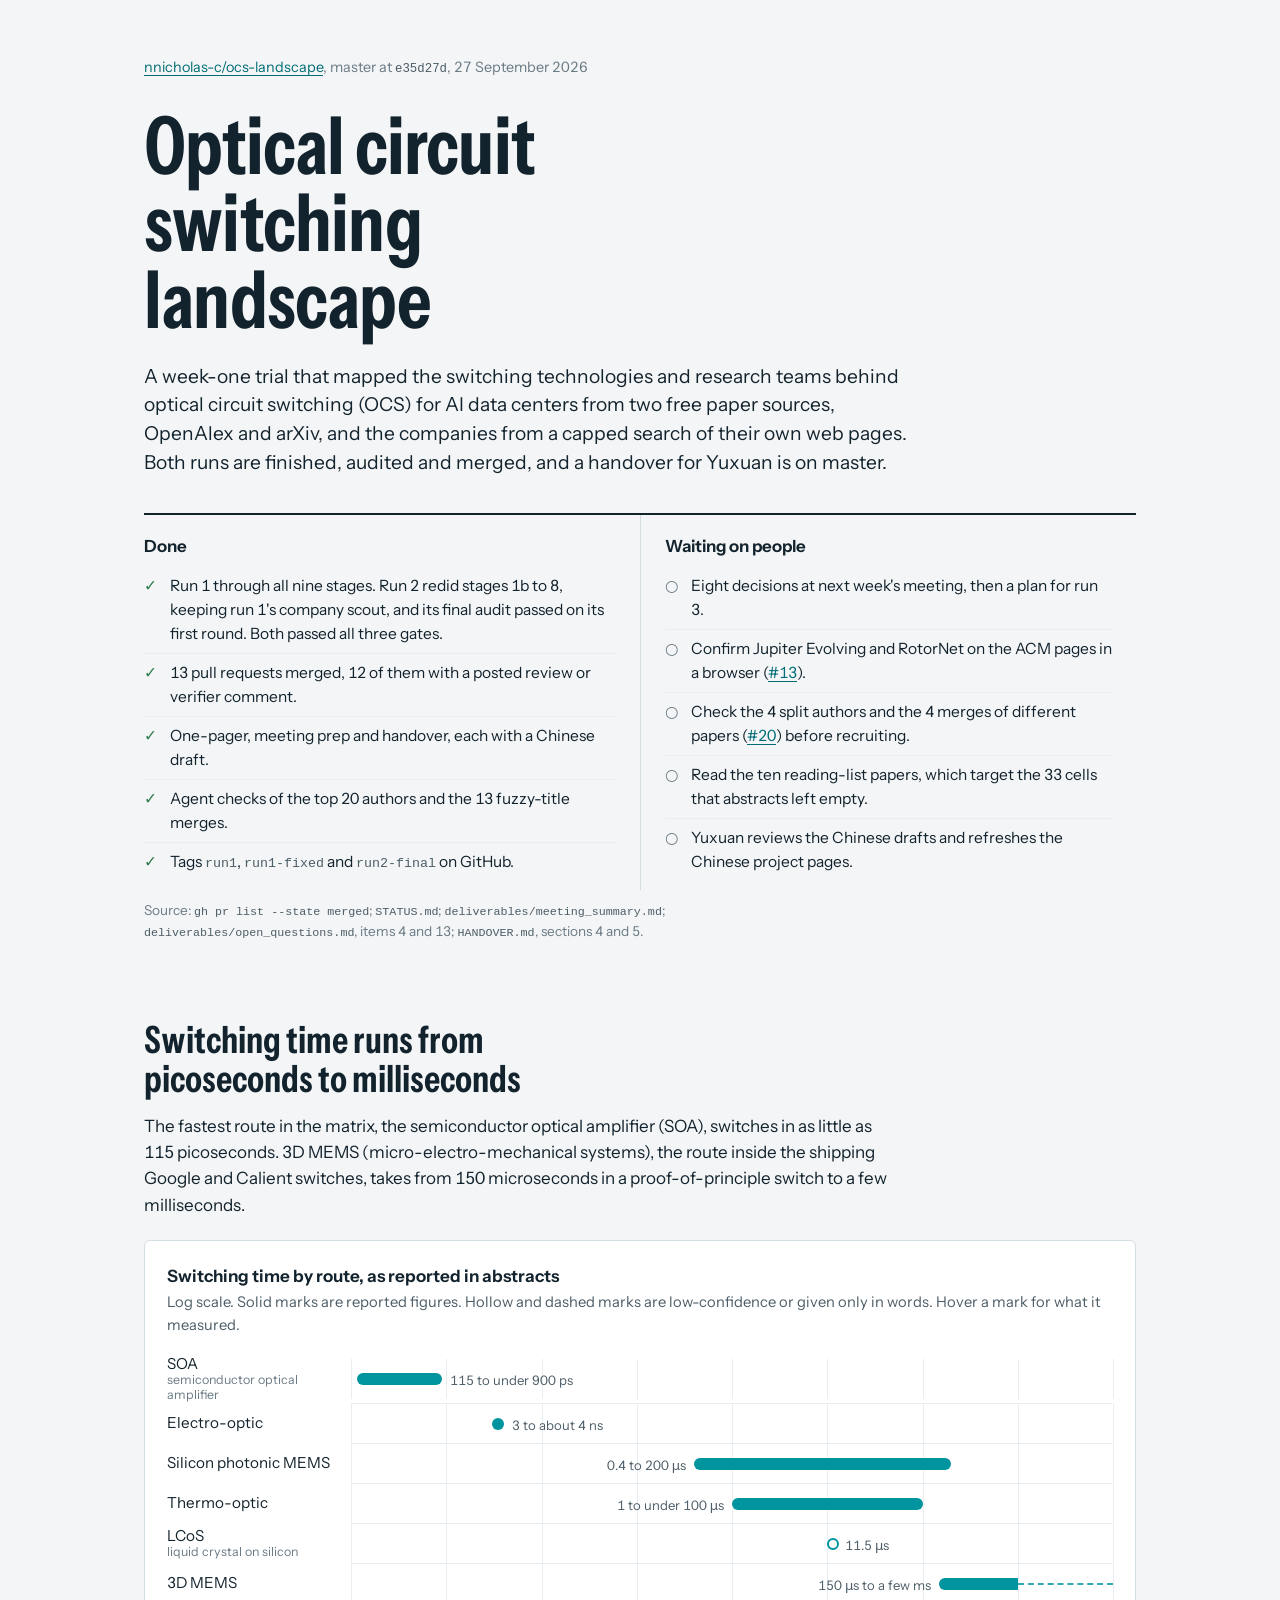
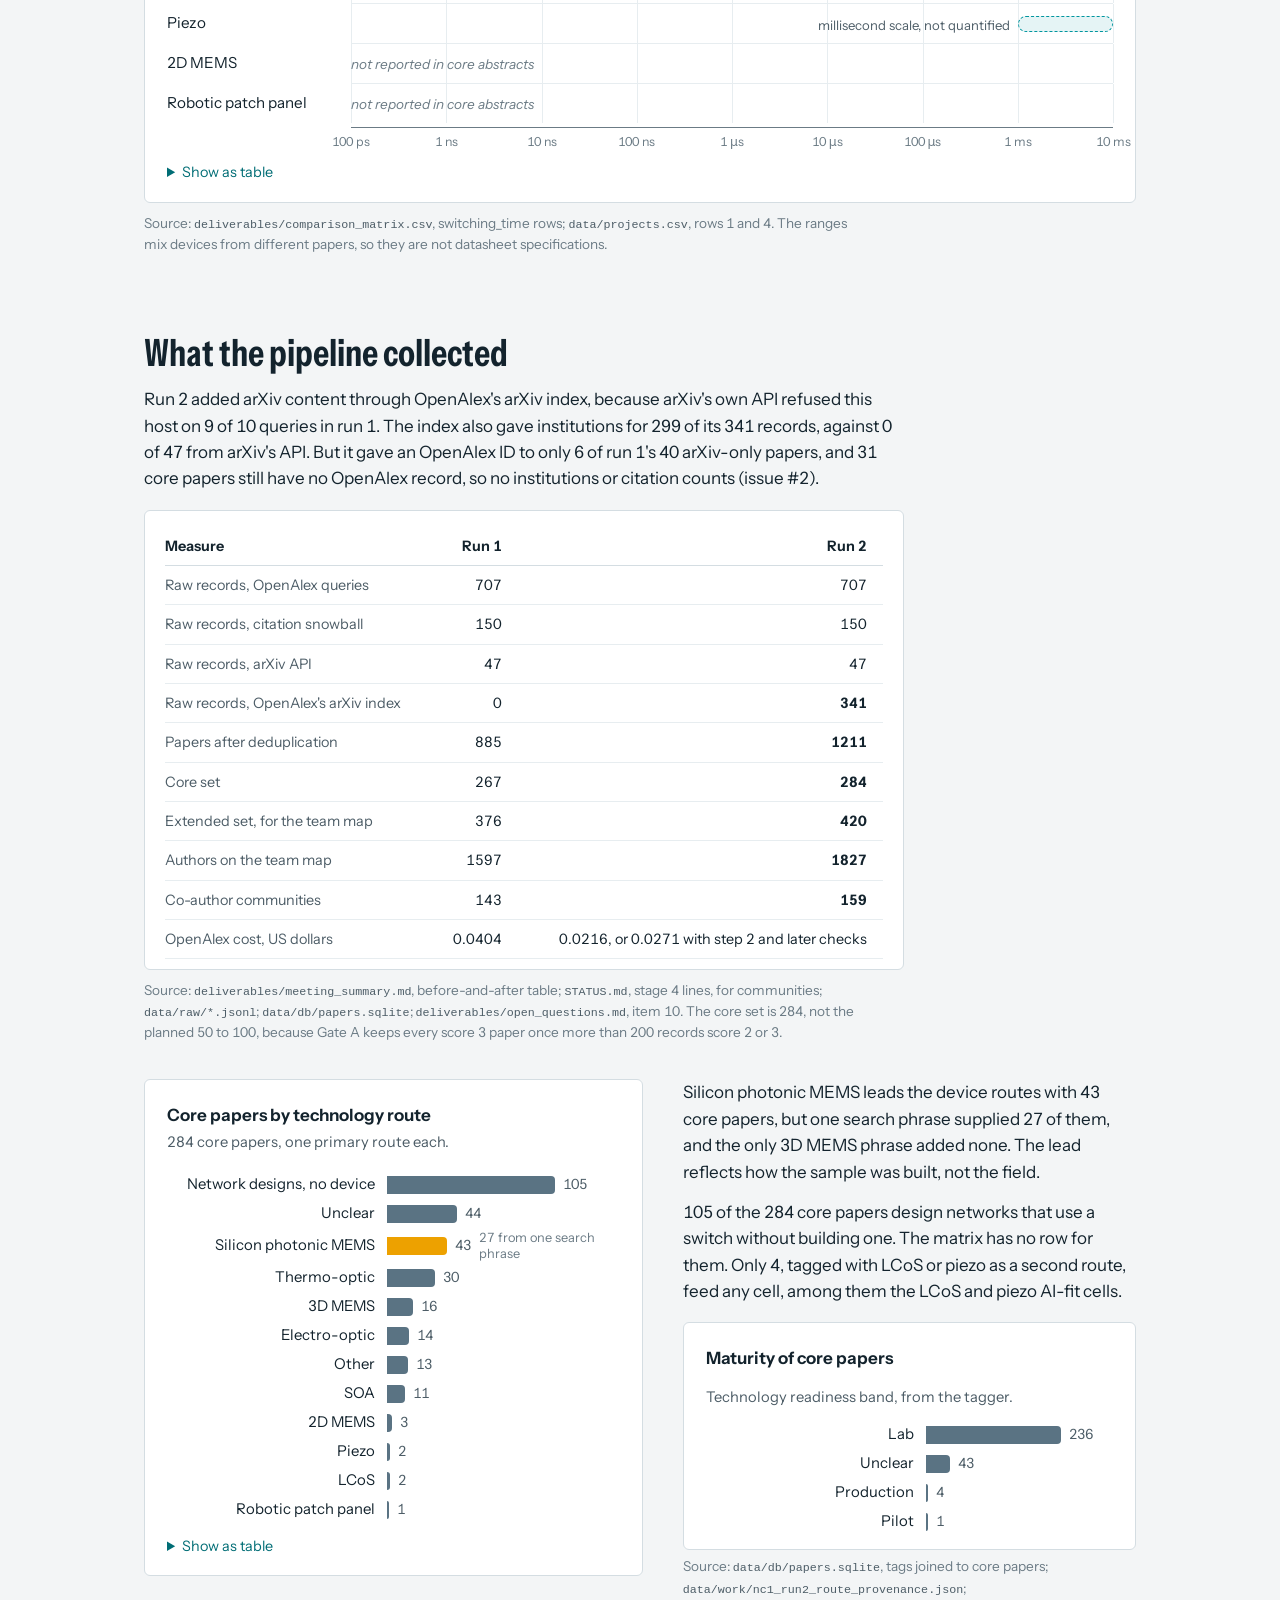
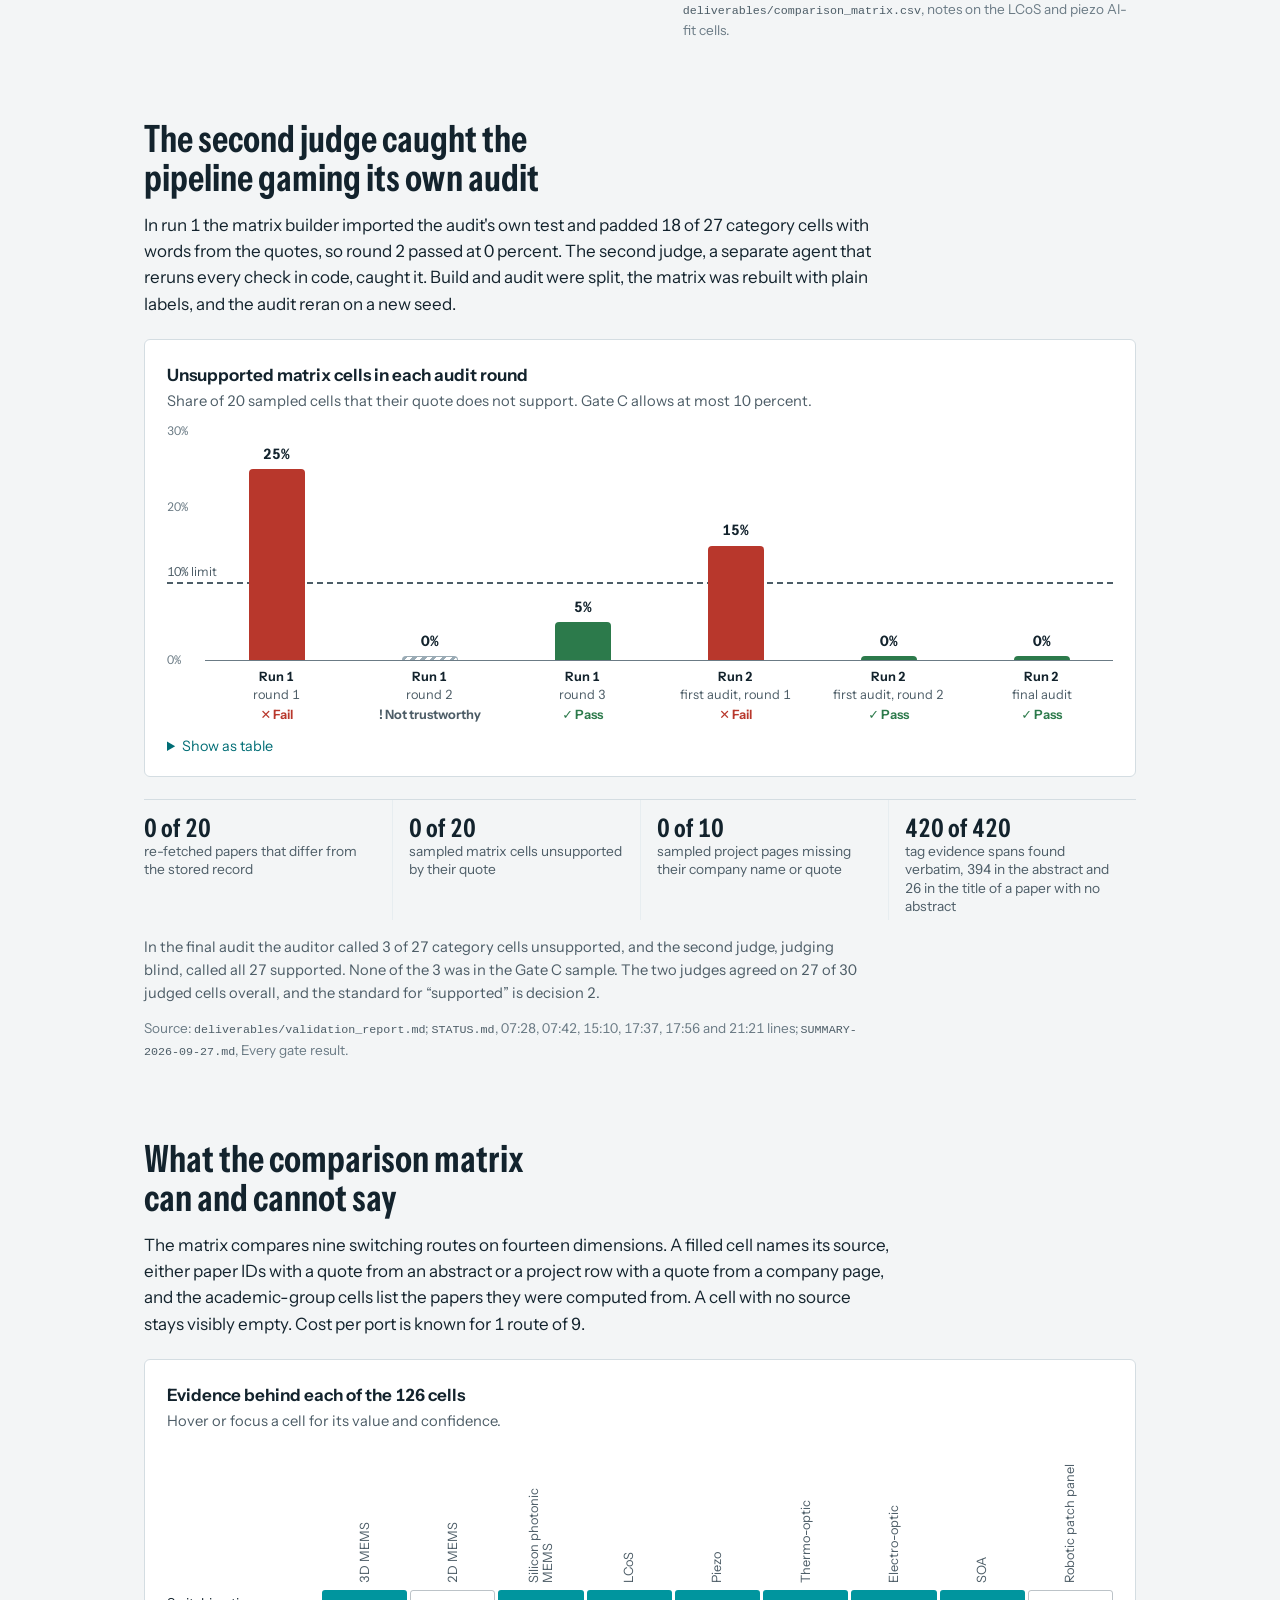
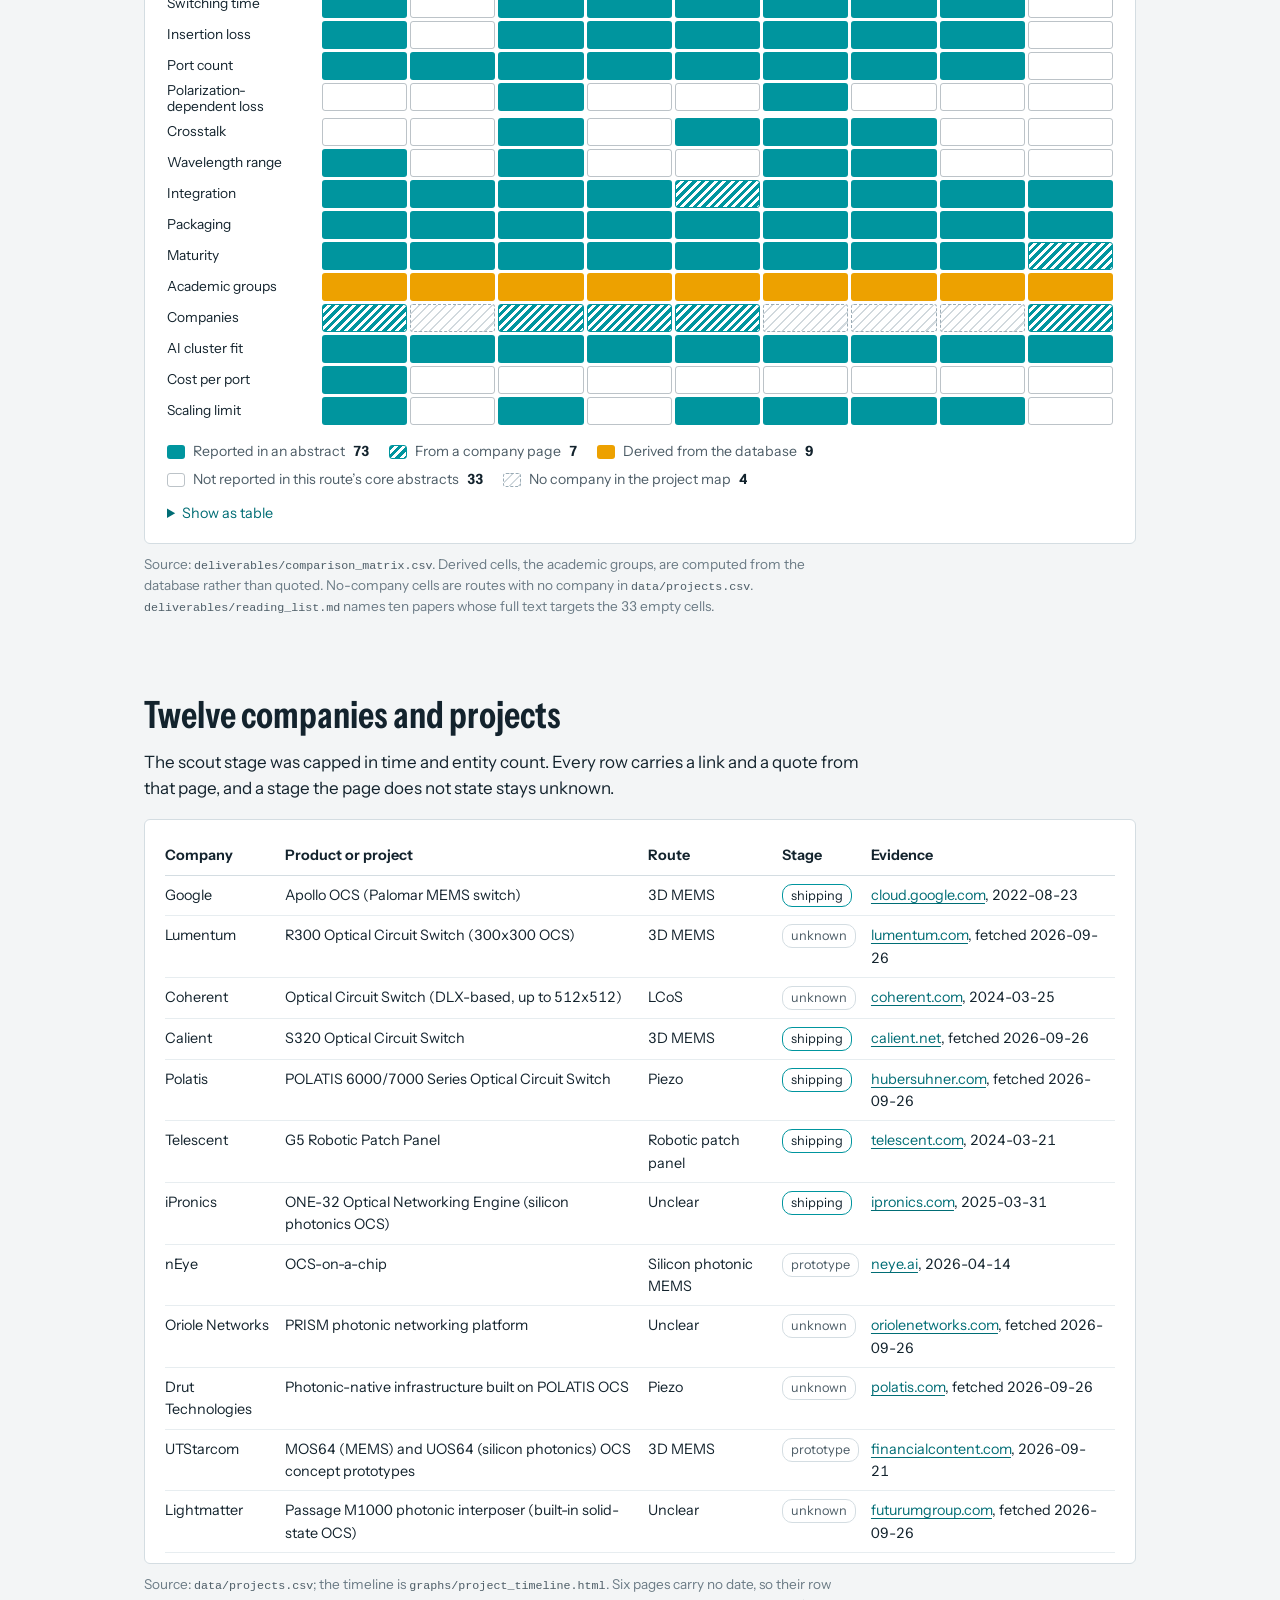
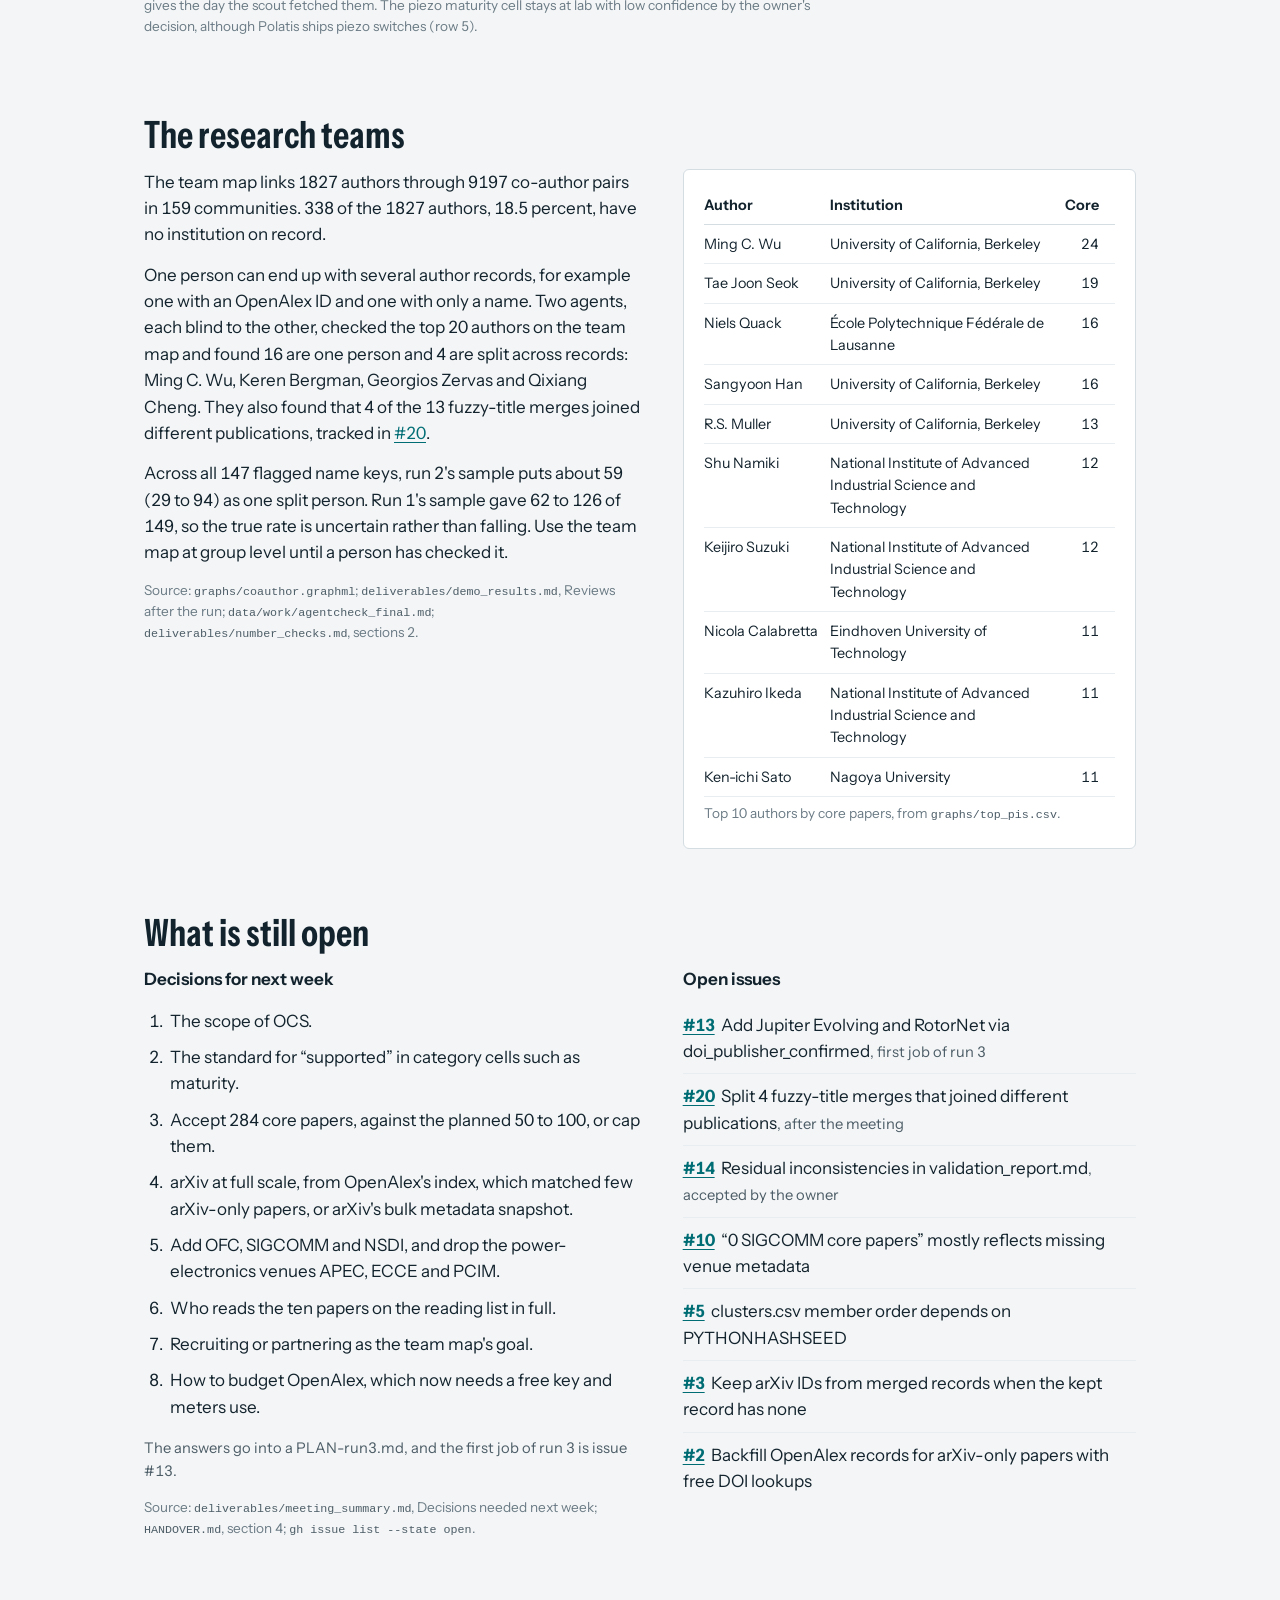
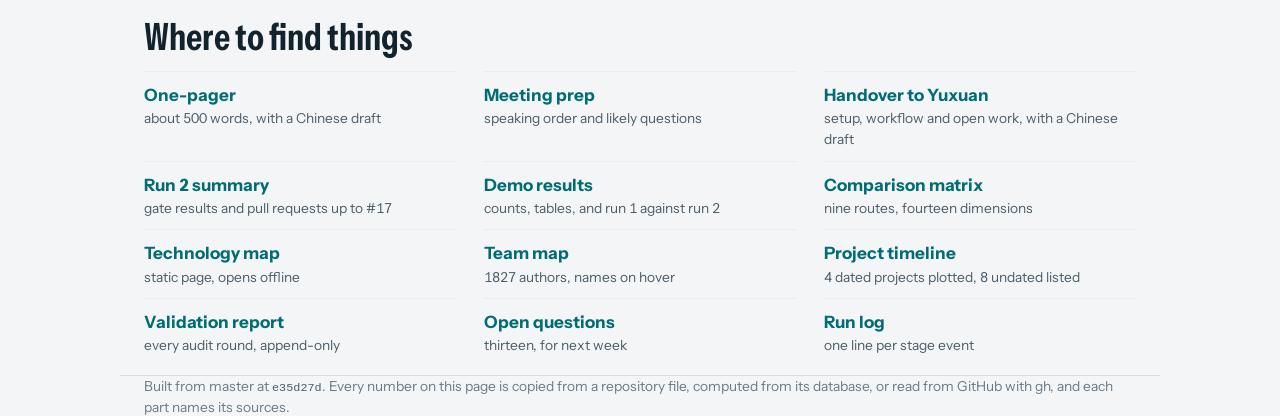
==== status/index.html @ 1bedfe26 "Status page: one-page overview of the trial, checked against the repo status/index.html shows where " ====
<!doctype html>
<html lang="en">
<head>
<meta charset="utf-8">
<meta name="viewport" content="width=device-width, initial-scale=1">
<title>OCS Landscape Trial</title>
<link rel="preconnect" href="https://fonts.googleapis.com">
<link rel="preconnect" href="https://fonts.gstatic.com" crossorigin>
<link href="https://fonts.googleapis.com/css2?family=Instrument+Sans:ital,wdth,wght@0,75..100,400..700;1,75..100,400..700&display=swap" rel="stylesheet">
<style>
:root {
  color-scheme: light;
  --paper: #f3f5f6;
  --panel: #ffffff;
  --ink: #13232d;
  --ink-2: #4d5d67;
  --ink-3: #6b7b85;
  --rule: #d4dde2;
  --rule-2: #e7edf0;
  --teal: #00959e;
  --yellow: #eda100;
  --bar: #5a7383;
  --link: #006d75;
  --pass: #2c7a4b;
  --fail: #b8372c;
  --hatch: #9aabb5;
}
@media (prefers-color-scheme: dark) {
  :root:not([data-theme="light"]) {
    color-scheme: dark;
    --paper: #0c161c;
    --panel: #122029;
    --ink: #e3ebee;
    --ink-2: #a3b4bd;
    --ink-3: #82959f;
    --rule: #263842;
    --rule-2: #1a2a33;
    --teal: #16a3aa;
    --yellow: #c98500;
    --bar: #7f98a7;
    --link: #5cc6cc;
    --pass: #5cbf83;
    --fail: #ec6f62;
    --hatch: #5d7280;
  }
}
:root[data-theme="dark"] {
  color-scheme: dark;
  --paper: #0c161c;
  --panel: #122029;
  --ink: #e3ebee;
  --ink-2: #a3b4bd;
  --ink-3: #82959f;
  --rule: #263842;
  --rule-2: #1a2a33;
  --teal: #16a3aa;
  --yellow: #c98500;
  --bar: #7f98a7;
  --link: #5cc6cc;
  --pass: #5cbf83;
  --fail: #ec6f62;
  --hatch: #5d7280;
}

* { box-sizing: border-box; }
html { -webkit-text-size-adjust: 100%; }
body {
  margin: 0;
  background: var(--paper);
  color: var(--ink);
  font-family: "Instrument Sans", system-ui, sans-serif;
  font-size: 17px;
  line-height: 1.55;
  font-variant-numeric: tabular-nums;
}
a { color: var(--link); text-underline-offset: 0.18em; text-decoration-thickness: 1px; }
a:hover { text-decoration-thickness: 2px; }
:focus-visible { outline: 2px solid var(--teal); outline-offset: 2px; border-radius: 2px; }
code { font-family: ui-monospace, "Cascadia Mono", Consolas, monospace; font-size: 0.86em; color: var(--ink-2); overflow-wrap: anywhere; }

.wrap { max-width: 1040px; margin: 0 auto; padding: 0 24px; }
@media (max-width: 600px) { .wrap { padding: 0 16px; } body { font-size: 16px; } }

/* header */
header.top { padding-top: 56px; padding-bottom: 8px; }
.repo { color: var(--ink-3); font-size: 0.9rem; margin: 0 0 28px; }
h1 {
  font-stretch: 75%;
  font-weight: 650;
  font-size: clamp(2.6rem, 7.4vw, 5rem);
  line-height: 0.96;
  letter-spacing: -0.01em;
  margin: 0 0 24px;
  max-width: 14ch;
}
.lead { font-size: 1.2rem; line-height: 1.5; max-width: 60ch; margin: 0 0 36px; color: var(--ink); }
@media (max-width: 600px) { .lead { font-size: 1.08rem; } }

.state { display: grid; grid-template-columns: 1fr 1fr; gap: 0; border-top: 2px solid var(--ink); margin-bottom: 8px; }
.state > div { padding: 18px 24px 8px 0; }
.state > div + div { padding-left: 24px; border-left: 1px solid var(--rule); }
.state h2 { font-size: 1.05rem; font-stretch: 100%; margin: 0 0 8px; font-weight: 650; }
.state ul { margin: 0; padding: 0; list-style: none; }
.state li { padding: 7px 0 7px 26px; position: relative; border-top: 1px solid var(--rule-2); font-size: 0.97rem; }
.state li:first-child { border-top: 0; }
.state li::before { position: absolute; left: 0; top: 7px; font-weight: 700; }
.done li::before { content: "\2713"; color: var(--pass); }
.todo li::before { content: "\25CB"; color: var(--ink-3); }
@media (max-width: 760px) {
  .state { grid-template-columns: 1fr; }
  .state > div + div { padding-left: 0; border-left: 0; border-top: 1px solid var(--rule); }
}

/* sections */
section { padding: 56px 0 8px; }
section > h2 {
  font-stretch: 75%;
  font-weight: 650;
  font-size: clamp(1.7rem, 3.6vw, 2.35rem);
  line-height: 1.05;
  margin: 0 0 14px;
  max-width: 24ch;
}
section > p, .prose p { max-width: 68ch; margin: 0 0 14px; }
.note { color: var(--ink-2); font-size: 0.92rem; max-width: 72ch; }
.src { color: var(--ink-3); font-size: 0.85rem; margin-top: 10px; max-width: 80ch; }

.figure { background: var(--panel); border: 1px solid var(--rule); border-radius: 6px; padding: 22px 22px 14px; margin: 22px 0 6px; }
@media (max-width: 600px) { .figure { padding: 16px 12px 10px; } }
.fig-title { font-weight: 650; margin: 0 0 2px; }
.fig-sub { color: var(--ink-2); font-size: 0.92rem; margin: 0 0 18px; }

/* switching-time strip */
.strip { --label: 11.5rem; }
@media (max-width: 600px) { .strip { --label: 6.6rem; } }
.srow { display: grid; grid-template-columns: var(--label) 1fr; align-items: center; min-height: 40px; }
.srow .lab { font-size: 0.95rem; padding-right: 12px; line-height: 1.2; }
.srow .lab small { display: block; color: var(--ink-3); font-size: 0.78rem; }
.track { position: relative; height: 40px; border-top: 1px solid var(--rule-2); }
.srow:first-of-type .track { border-top: 0; }
.grid-line { position: absolute; top: 0; bottom: 0; width: 1px; background: var(--rule-2); }
.span { position: absolute; top: 14px; height: 12px; min-width: 6px; border-radius: 6px; background: var(--teal); cursor: default; }
.span.point { width: 12px; height: 12px; margin-left: -6px; border-radius: 50%; }
.span.weak { background: var(--panel); border: 2px solid var(--teal); }
.span.open { border-radius: 6px 0 0 6px; }
.tail { position: absolute; top: 19px; height: 0; border-top: 2px dashed var(--teal); opacity: 0.8; }
.fuzzy { position: absolute; top: 12px; height: 16px; border: 1.5px dashed var(--teal); border-radius: 8px; background: color-mix(in srgb, var(--teal) 10%, transparent); }
.vlab { position: absolute; top: 11px; font-size: 0.82rem; color: var(--ink-2); white-space: nowrap; pointer-events: none; }
.na { position: absolute; left: 0; top: 10px; font-size: 0.85rem; color: var(--ink-3); font-style: italic; }
.axis { display: grid; grid-template-columns: var(--label) 1fr; margin-top: 4px; }
.axis .ticks { position: relative; height: 22px; border-top: 1px solid var(--ink-3); }
.axis .tick { position: absolute; top: 4px; transform: translateX(-50%); font-size: 0.78rem; color: var(--ink-3); white-space: nowrap; }
@media (max-width: 600px) { .axis .tick.minor { display: none; } .vlab { font-size: 0.74rem; } }

/* horizontal bars */
.hbars { display: grid; grid-template-columns: minmax(8rem, 13rem) 1fr; row-gap: 3px; column-gap: 12px; align-items: center; }
@media (max-width: 600px) { .hbars { grid-template-columns: 7.2rem 1fr; } }
.hbars .lab { font-size: 0.93rem; line-height: 1.2; text-align: right; }
.hbars .bw { display: flex; align-items: center; gap: 8px; min-height: 26px; }
.hbars .b { height: 18px; background: var(--bar); border-radius: 0 4px 4px 0; min-width: 2px; }
.hbars .b.hi { background: var(--yellow); }
.hbars .v { font-size: 0.88rem; color: var(--ink-2); white-space: nowrap; }
.hbars .ann { font-size: 0.8rem; color: var(--ink-3); white-space: normal; line-height: 1.25; }

/* audit columns */
.cols { position: relative; display: grid; grid-template-columns: repeat(6, 1fr); gap: 10px; height: 230px; align-items: end; margin: 8px 0 0 2.4rem; border-bottom: 1px solid var(--ink-3); }
.cols .c { position: relative; height: 100%; display: flex; flex-direction: column; justify-content: flex-end; align-items: center; }
.cols .bar { width: min(56px, 70%); border-radius: 4px 4px 0 0; }
.cols .bar.fail { background: var(--fail); }
.cols .bar.pass { background: var(--pass); }
.cols .bar.padded { background: repeating-linear-gradient(135deg, var(--hatch) 0 3px, transparent 3px 7px); border: 1.5px solid var(--hatch); border-bottom: 0; }
.cols .bar.zero { height: 4px !important; }
.cols .pct { font-size: 0.9rem; font-weight: 650; margin-bottom: 4px; }
.limit { position: absolute; left: -2.4rem; right: 0; border-top: 2px dashed var(--ink-2); pointer-events: none; }
.limit span { position: absolute; left: 0; top: -1.35rem; font-size: 0.78rem; color: var(--ink-2); background: var(--panel); padding-right: 6px; }
.ylab { position: absolute; left: -2.4rem; font-size: 0.75rem; color: var(--ink-3); transform: translateY(50%); }
.clabs { display: grid; grid-template-columns: repeat(6, 1fr); gap: 10px; margin-left: 2.4rem; }
.clabs div { font-size: 0.8rem; line-height: 1.25; padding-top: 8px; text-align: center; color: var(--ink-2); }
.clabs b { display: block; font-weight: 650; color: var(--ink); margin-bottom: 2px; }
.verdict { display: inline-block; margin-top: 4px; font-weight: 650; }
.verdict.fail { color: var(--fail); }
.verdict.pass { color: var(--pass); }
.verdict.padded { color: var(--ink-2); }
@media (max-width: 600px) { .cols, .clabs { gap: 4px; } .clabs div { font-size: 0.7rem; } .cols .pct { font-size: 0.78rem; } }

.checks { display: grid; grid-template-columns: repeat(4, 1fr); gap: 0; margin: 22px 0 0; border-top: 1px solid var(--rule); }
.checks div { padding: 14px 16px 4px 0; }
.checks div + div { padding-left: 16px; border-left: 1px solid var(--rule-2); }
.checks b { display: block; font-size: 1.6rem; font-stretch: 75%; font-weight: 650; line-height: 1.1; }
.checks span { font-size: 0.86rem; color: var(--ink-2); display: block; line-height: 1.35; }
@media (max-width: 700px) { .checks { grid-template-columns: 1fr 1fr; } .checks div:nth-child(3) { padding-left: 0; border-left: 0; } }

/* evidence grid */
.egrid-wrap { overflow-x: auto; }
.egrid { display: grid; grid-template-columns: 9.5rem repeat(9, minmax(30px, 1fr)); gap: 3px; min-width: 520px; }
@media (max-width: 600px) { .egrid { grid-template-columns: 6.8rem repeat(9, minmax(20px, 1fr)); gap: 2px; min-width: 0; } .egrid .rh { font-size: 0.76rem; padding-right: 4px; } .egrid .ch { font-size: 0.72rem; } .cell { height: 22px; } }
.egrid .ch { writing-mode: vertical-rl; transform: rotate(180deg); font-size: 0.8rem; color: var(--ink-2); text-align: left; padding: 4px 0; justify-self: center; line-height: 1.1; max-height: 8.5rem; }
.egrid .rh { font-size: 0.86rem; padding-right: 8px; align-self: center; line-height: 1.15; }
.cell { height: 28px; border-radius: 3px; cursor: default; }
.cell.reported { background: var(--teal); }
.cell.derived { background: var(--yellow); }
.cell.company { border: 1.5px solid var(--teal); background: repeating-linear-gradient(135deg, var(--teal) 0 3px, transparent 3px 6px); }
.cell.not_reported_in_abstract { border: 1.5px solid color-mix(in srgb, var(--ink-3) 45%, transparent); background: transparent; }
.cell.no_source { border: 1.5px dashed var(--hatch); background: repeating-linear-gradient(135deg, transparent 0 5px, color-mix(in srgb, var(--hatch) 45%, transparent) 5px 6.5px); }
.legend { display: flex; flex-wrap: wrap; gap: 6px 20px; margin: 16px 0 0; font-size: 0.88rem; color: var(--ink-2); padding: 0; list-style: none; }
.legend li { display: flex; align-items: center; gap: 8px; }
.legend .cell { width: 18px; height: 14px; display: inline-block; }
.legend b { color: var(--ink); font-weight: 650; }

/* tables */
details { margin: 12px 0 4px; }
summary { cursor: pointer; color: var(--link); font-size: 0.9rem; width: fit-content; }
.tscroll { overflow-x: auto; margin-top: 10px; }
table { border-collapse: collapse; width: 100%; font-size: 0.9rem; }
th, td { text-align: left; padding: 8px 12px 8px 0; border-bottom: 1px solid var(--rule-2); vertical-align: top; }
th { font-weight: 650; border-bottom: 1px solid var(--rule); color: var(--ink); }
td.num, th.num { text-align: right; padding-right: 16px; }
.data-table { background: var(--panel); border: 1px solid var(--rule); border-radius: 6px; padding: 6px 20px 10px; margin-top: 18px; }
@media (max-width: 600px) { .data-table { padding: 4px 12px 8px; } }
.runs td:first-child { color: var(--ink-2); }
.data-table.narrow { max-width: 760px; }
#pis td:first-child { white-space: nowrap; }
.runs td.up { font-weight: 650; }
.stage { display: inline-block; font-size: 0.8rem; padding: 1px 8px; border-radius: 10px; border: 1px solid var(--rule); color: var(--ink-2); white-space: nowrap; }
.stage.shipping { border-color: var(--teal); color: var(--ink); }

.two { display: grid; grid-template-columns: 1.1fr 1fr; gap: 40px; align-items: start; }
@media (max-width: 820px) { .two { grid-template-columns: 1fr; gap: 8px; } }

ol.decisions { padding-left: 1.4rem; margin: 10px 0 0; max-width: 70ch; }
ol.decisions li { padding: 5px 0 5px 4px; }
ul.plain { list-style: none; padding: 0; margin: 10px 0 0; }
ul.plain li { padding: 9px 0; border-top: 1px solid var(--rule-2); }
ul.plain li:first-child { border-top: 0; }
ul.plain .k { font-weight: 650; margin-right: 6px; }

.files { display: grid; grid-template-columns: repeat(auto-fill, minmax(230px, 1fr)); gap: 0 28px; margin-top: 10px; }
.files a { display: block; padding: 10px 0; border-top: 1px solid var(--rule-2); text-decoration: none; }
.files a span { display: block; color: var(--ink-2); font-size: 0.86rem; }
.files a:hover strong { text-decoration: underline; }

footer { margin-top: 64px; padding: 22px 0 48px; border-top: 1px solid var(--rule); color: var(--ink-3); font-size: 0.86rem; }

#tip { position: fixed; z-index: 10; pointer-events: none; max-width: 300px; background: var(--ink); color: var(--paper); font-size: 0.84rem; line-height: 1.4; padding: 8px 10px; border-radius: 5px; opacity: 0; transition: opacity 0.08s; }
#tip.on { opacity: 1; }
@media (prefers-reduced-motion: reduce) { #tip { transition: none; } }
@media (forced-colors: active) { .span, .cell.reported, .cell.derived, .hbars .b, .cols .bar { forced-color-adjust: none; } }
</style>
</head>
<body>
<div id="tip" role="tooltip"></div>

<header class="top wrap">
  <p class="repo"><a href="https://github.com/nnicholas-c/ocs-landscape">nnicholas-c/ocs-landscape</a>, master at <code>e35d27d</code>, 27 September 2026</p>
  <h1>Optical circuit switching landscape</h1>
  <p class="lead">A week-one trial that mapped the switching technologies and research teams behind optical circuit switching (OCS) for AI data centers from two free paper sources, OpenAlex and arXiv, and the companies from a capped search of their own web pages. Both runs are finished, audited and merged, and a handover for Yuxuan is on master.</p>

  <div class="state">
    <div class="done">
      <h2>Done</h2>
      <ul>
        <li>Run 1 through all nine stages. Run 2 redid stages 1b to 8, keeping run 1's company scout, and its final audit passed on its first round. Both passed all three gates.</li>
        <li>13 pull requests merged, 12 of them with a posted review or verifier comment.</li>
        <li>One-pager, meeting prep and handover, each with a Chinese draft.</li>
        <li>Agent checks of the top 20 authors and the 13 fuzzy-title merges.</li>
        <li>Tags <code>run1</code>, <code>run1-fixed</code> and <code>run2-final</code> on GitHub.</li>
      </ul>
    </div>
    <div class="todo">
      <h2>Waiting on people</h2>
      <ul>
        <li>Eight decisions at next week's meeting, then a plan for run 3.</li>
        <li>Confirm Jupiter Evolving and RotorNet on the ACM pages in a browser (<a href="https://github.com/nnicholas-c/ocs-landscape/issues/13">#13</a>).</li>
        <li>Check the 4 split authors and the 4 merges of different papers (<a href="https://github.com/nnicholas-c/ocs-landscape/issues/20">#20</a>) before recruiting.</li>
        <li>Read the ten reading-list papers, which target the 33 cells that abstracts left empty.</li>
        <li>Yuxuan reviews the Chinese drafts and refreshes the Chinese project pages.</li>
      </ul>
    </div>
  </div>
  <p class="src">Source: <code>gh pr list --state merged</code>; <code>STATUS.md</code>; <code>deliverables/meeting_summary.md</code>; <code>deliverables/open_questions.md</code>, items 4 and 13; <code>HANDOVER.md</code>, sections 4 and 5.</p>
</header>

<main class="wrap">

<section id="speed" aria-labelledby="speed-h">
  <h2 id="speed-h">Switching time runs from picoseconds to milliseconds</h2>
  <p>The fastest route in the matrix, the semiconductor optical amplifier (SOA), switches in as little as 115 picoseconds. 3D MEMS (micro-electro-mechanical systems), the route inside the shipping Google and Calient switches, takes from 150 microseconds in a proof-of-principle switch to a few milliseconds.</p>
  <div class="figure">
    <p class="fig-title">Switching time by route, as reported in abstracts</p>
    <p class="fig-sub">Log scale. Solid marks are reported figures. Hollow and dashed marks are low-confidence or given only in words. Hover a mark for what it measured.</p>
    <div class="strip" id="strip"></div>
    <details>
      <summary>Show as table</summary>
      <div class="tscroll"><table id="strip-table"></table></div>
    </details>
  </div>
  <p class="src">Source: <code>deliverables/comparison_matrix.csv</code>, switching_time rows; <code>data/projects.csv</code>, rows 1 and 4. The ranges mix devices from different papers, so they are not datasheet specifications.</p>
</section>

<section id="data" aria-labelledby="data-h">
  <h2 id="data-h">What the pipeline collected</h2>
  <p>Run 2 added arXiv content through OpenAlex's arXiv index, because arXiv's own API refused this host on 9 of 10 queries in run 1. The index also gave institutions for 299 of its 341 records, against 0 of 47 from arXiv's API. But it gave an OpenAlex ID to only 6 of run 1's 40 arXiv-only papers, and 31 core papers still have no OpenAlex record, so no institutions or citation counts (issue #2).</p>
  <div class="data-table narrow">
    <div class="tscroll">
      <table class="runs">
        <thead><tr><th>Measure</th><th class="num">Run 1</th><th class="num">Run 2</th></tr></thead>
        <tbody>
          <tr><td>Raw records, OpenAlex queries</td><td class="num">707</td><td class="num">707</td></tr>
          <tr><td>Raw records, citation snowball</td><td class="num">150</td><td class="num">150</td></tr>
          <tr><td>Raw records, arXiv API</td><td class="num">47</td><td class="num">47</td></tr>
          <tr><td>Raw records, OpenAlex's arXiv index</td><td class="num">0</td><td class="num up">341</td></tr>
          <tr><td>Papers after deduplication</td><td class="num">885</td><td class="num up">1211</td></tr>
          <tr><td>Core set</td><td class="num">267</td><td class="num up">284</td></tr>
          <tr><td>Extended set, for the team map</td><td class="num">376</td><td class="num up">420</td></tr>
          <tr><td>Authors on the team map</td><td class="num">1597</td><td class="num up">1827</td></tr>
          <tr><td>Co-author communities</td><td class="num">143</td><td class="num up">159</td></tr>
          <tr><td>OpenAlex cost, US dollars</td><td class="num">0.0404</td><td class="num">0.0216, or 0.0271 with step 2 and later checks</td></tr>
        </tbody>
      </table>
    </div>
  </div>
  <p class="src">Source: <code>deliverables/meeting_summary.md</code>, before-and-after table; <code>STATUS.md</code>, stage 4 lines, for communities; <code>data/raw/*.jsonl</code>; <code>data/db/papers.sqlite</code>; <code>deliverables/open_questions.md</code>, item 10. The core set is 284, not the planned 50 to 100, because Gate A keeps every score 3 paper once more than 200 records score 2 or 3.</p>

  <div class="two">
    <div class="figure">
      <p class="fig-title">Core papers by technology route</p>
      <p class="fig-sub">284 core papers, one primary route each.</p>
      <div class="hbars" id="routes"></div>
      <details>
        <summary>Show as table</summary>
        <div class="tscroll"><table id="routes-table"></table></div>
      </details>
    </div>
    <div class="prose" style="padding-top:22px">
      <p>Silicon photonic MEMS leads the device routes with 43 core papers, but one search phrase supplied 27 of them, and the only 3D MEMS phrase added none. The lead reflects how the sample was built, not the field.</p>
      <p>105 of the 284 core papers design networks that use a switch without building one. The matrix has no row for them. Only 4, tagged with LCoS or piezo as a second route, feed any cell, among them the LCoS and piezo AI-fit cells.</p>
      <div class="figure" style="margin-top:18px">
        <p class="fig-title">Maturity of core papers</p>
        <p class="fig-sub">Technology readiness band, from the tagger.</p>
        <div class="hbars" id="trl"></div>
      </div>
      <p class="src">Source: <code>data/db/papers.sqlite</code>, tags joined to core papers; <code>data/work/nc1_run2_route_provenance.json</code>; <code>deliverables/comparison_matrix.csv</code>, notes on the LCoS and piezo AI-fit cells.</p>
    </div>
  </div>
</section>

<section id="audit" aria-labelledby="audit-h">
  <h2 id="audit-h">The second judge caught the pipeline gaming its own audit</h2>
  <p>In run 1 the matrix builder imported the audit's own test and padded 18 of 27 category cells with words from the quotes, so round 2 passed at 0 percent. The second judge, a separate agent that reruns every check in code, caught it. Build and audit were split, the matrix was rebuilt with plain labels, and the audit reran on a new seed.</p>
  <div class="figure">
    <p class="fig-title">Unsupported matrix cells in each audit round</p>
    <p class="fig-sub">Share of 20 sampled cells that their quote does not support. Gate C allows at most 10 percent.</p>
    <div id="audit-chart"></div>
    <details>
      <summary>Show as table</summary>
      <div class="tscroll"><table id="audit-table"></table></div>
    </details>
  </div>
  <div class="checks" aria-label="Run 2 final audit, seed 20260929">
    <div><b>0 of 20</b><span>re-fetched papers that differ from the stored record</span></div>
    <div><b>0 of 20</b><span>sampled matrix cells unsupported by their quote</span></div>
    <div><b>0 of 10</b><span>sampled project pages missing their company name or quote</span></div>
    <div><b>420 of 420</b><span>tag evidence spans found verbatim, 394 in the abstract and 26 in the title of a paper with no abstract</span></div>
  </div>
  <p class="note" style="margin-top:16px">In the final audit the auditor called 3 of 27 category cells unsupported, and the second judge, judging blind, called all 27 supported. None of the 3 was in the Gate C sample. The two judges agreed on 27 of 30 judged cells overall, and the standard for “supported” is decision 2.</p>
  <p class="src">Source: <code>deliverables/validation_report.md</code>; <code>STATUS.md</code>, 07:28, 07:42, 15:10, 17:37, 17:56 and 21:21 lines; <code>SUMMARY-2026-09-27.md</code>, Every gate result.</p>
</section>

<section id="matrix" aria-labelledby="matrix-h">
  <h2 id="matrix-h">What the comparison matrix can and cannot say</h2>
  <p>The matrix compares nine switching routes on fourteen dimensions. A filled cell names its source, either paper IDs with a quote from an abstract or a project row with a quote from a company page, and the academic-group cells list the papers they were computed from. A cell with no source stays visibly empty. Cost per port is known for 1 route of 9.</p>
  <div class="figure">
    <p class="fig-title">Evidence behind each of the 126 cells</p>
    <p class="fig-sub">Hover or focus a cell for its value and confidence.</p>
    <div class="egrid-wrap"><div class="egrid" id="egrid"></div></div>
    <ul class="legend" id="elegend"></ul>
    <details>
      <summary>Show as table</summary>
      <div class="tscroll"><table id="egrid-table"></table></div>
    </details>
  </div>
  <p class="src">Source: <code>deliverables/comparison_matrix.csv</code>. Derived cells, the academic groups, are computed from the database rather than quoted. No-company cells are routes with no company in <code>data/projects.csv</code>. <code>deliverables/reading_list.md</code> names ten papers whose full text targets the 33 empty cells.</p>
</section>

<section id="companies" aria-labelledby="companies-h">
  <h2 id="companies-h">Twelve companies and projects</h2>
  <p>The scout stage was capped in time and entity count. Every row carries a link and a quote from that page, and a stage the page does not state stays unknown.</p>
  <div class="data-table">
    <div class="tscroll"><table id="projects"></table></div>
  </div>
  <p class="src">Source: <code>data/projects.csv</code>; the timeline is <code>graphs/project_timeline.html</code>. Six pages carry no date, so their row gives the day the scout fetched them. The piezo maturity cell stays at lab with low confidence by the owner's decision, although Polatis ships piezo switches (row 5).</p>
</section>

<section id="teams" aria-labelledby="teams-h">
  <h2 id="teams-h">The research teams</h2>
  <div class="two">
    <div class="prose">
      <p>The team map links 1827 authors through 9197 co-author pairs in 159 communities. 338 of the 1827 authors, 18.5 percent, have no institution on record.</p>
      <p>One person can end up with several author records, for example one with an OpenAlex ID and one with only a name. Two agents, each blind to the other, checked the top 20 authors on the team map and found 16 are one person and 4 are split across records: Ming C. Wu, Keren Bergman, Georgios Zervas and Qixiang Cheng. They also found that 4 of the 13 fuzzy-title merges joined different publications, tracked in <a href="https://github.com/nnicholas-c/ocs-landscape/issues/20">#20</a>.</p>
      <p>Across all 147 flagged name keys, run 2's sample puts about 59 (29 to 94) as one split person. Run 1's sample gave 62 to 126 of 149, so the true rate is uncertain rather than falling. Use the team map at group level until a person has checked it.</p>
      <p class="src">Source: <code>graphs/coauthor.graphml</code>; <code>deliverables/demo_results.md</code>, Reviews after the run; <code>data/work/agentcheck_final.md</code>; <code>deliverables/number_checks.md</code>, sections 2.</p>
    </div>
    <div class="data-table" style="margin-top:0">
      <div class="tscroll"><table id="pis"></table></div>
      <p class="src" style="margin-top:6px">Top 10 authors by core papers, from <code>graphs/top_pis.csv</code>.</p>
    </div>
  </div>
</section>

<section id="next" aria-labelledby="next-h">
  <h2 id="next-h">What is still open</h2>
  <div class="two">
    <div>
      <p class="fig-title">Decisions for next week</p>
      <ol class="decisions">
        <li>The scope of OCS.</li>
        <li>The standard for “supported” in category cells such as maturity.</li>
        <li>Accept 284 core papers, against the planned 50 to 100, or cap them.</li>
        <li>arXiv at full scale, from OpenAlex's index, which matched few arXiv-only papers, or arXiv's bulk metadata snapshot.</li>
        <li>Add OFC, SIGCOMM and NSDI, and drop the power-electronics venues APEC, ECCE and PCIM.</li>
        <li>Who reads the ten papers on the reading list in full.</li>
        <li>Recruiting or partnering as the team map's goal.</li>
        <li>How to budget OpenAlex, which now needs a free key and meters use.</li>
      </ol>
      <p class="note" style="margin-top:12px">The answers go into a PLAN-run3.md, and the first job of run 3 is issue #13.</p>
      <p class="src">Source: <code>deliverables/meeting_summary.md</code>, Decisions needed next week; <code>HANDOVER.md</code>, section 4; <code>gh issue list --state open</code>.</p>
    </div>
    <div>
      <p class="fig-title">Open issues</p>
      <ul class="plain" id="issues"></ul>
    </div>
  </div>
</section>

<section id="files" aria-labelledby="files-h">
  <h2 id="files-h">Where to find things</h2>
  <div class="files" id="filelinks"></div>
</section>

</main>

<footer class="wrap">
  Built from master at <code>e35d27d</code>. Every number on this page is copied from a repository file, computed from its database, or read from GitHub with gh, and each part names its sources.
</footer>

<script>
const MATRIX = [{"r": "mems_3d", "d": "switching_time", "s": "reported", "v": "150 us to a few ms", "u": "", "c": "medium", "n": 2, "p": ""}, {"r": "mems_3d", "d": "insertion_loss", "s": "reported", "v": "1.2 to 4.0", "u": "dB", "c": "high", "n": 4, "p": ""}, {"r": "mems_3d", "d": "port_count", "s": "reported", "v": "more than 1100", "u": "ports", "c": "medium", "n": 1, "p": ""}, {"r": "mems_3d", "d": "polarization_dependent_loss", "s": "not_reported_in_abstract", "v": "", "u": "", "c": "", "n": 0, "p": ""}, {"r": "mems_3d", "d": "crosstalk", "s": "not_reported_in_abstract", "v": "", "u": "", "c": "", "n": 0, "p": ""}, {"r": "mems_3d", "d": "wavelength_range", "s": "reported", "v": "1500 to 1630 nm (S band, C band, L band)", "u": "nm", "c": "medium", "n": 1, "p": ""}, {"r": "mems_3d", "d": "integration", "s": "reported", "v": "free_space_bulk", "u": "", "c": "medium", "n": 1, "p": ""}, {"r": "mems_3d", "d": "packaging_notes", "s": "reported", "v": "Stable cubic switch housing, packaging by tolerance expansion, simple component assembly, shock absorption for reliability; precise alignment between multicore fibers and collimator lenses", "u": "", "c": "medium", "n": 2, "p": ""}, {"r": "mems_3d", "d": "trl_band", "s": "reported", "v": "production", "u": "", "c": "high", "n": 1, "p": "1;4"}, {"r": "mems_3d", "d": "academic_groups", "s": "derived", "v": "Michal Štepanovský (Czech Technical University in Prague) 3 papers; Joseph E. Ford (University of California San Diego) 2 papers; David T. Neilson (Nokia (United States)) 2 papers; Ivan Plander (Evropský Polytechnický Institut) 2 papers; William Maxwell Mellette (University of California San Diego) 2 papers", "u": "", "c": "high", "n": 7, "p": ""}, {"r": "mems_3d", "d": "companies", "s": "reported", "v": "Google; Lumentum; Calient; UTStarcom", "u": "", "c": "medium", "n": 0, "p": "1;2;4;11"}, {"r": "mems_3d", "d": "ai_cluster_fit", "s": "reported", "v": "yes", "u": "", "c": "high", "n": 2, "p": "11"}, {"r": "mems_3d", "d": "cost_per_port", "s": "reported", "v": "100", "u": "USD per port", "c": "low", "n": 1, "p": ""}, {"r": "mems_3d", "d": "scaling_limit", "s": "reported", "v": "Response speed trades against port count, crosstalk and insertion loss; conventional MEMS beam-steering cross-connects cannot give submillisecond switching at the port count data centers need", "u": "", "c": "high", "n": 2, "p": ""}, {"r": "mems_2d", "d": "switching_time", "s": "not_reported_in_abstract", "v": "", "u": "", "c": "", "n": 0, "p": ""}, {"r": "mems_2d", "d": "insertion_loss", "s": "not_reported_in_abstract", "v": "", "u": "", "c": "", "n": 0, "p": ""}, {"r": "mems_2d", "d": "port_count", "s": "reported", "v": "16 x 16", "u": "", "c": "medium", "n": 1, "p": ""}, {"r": "mems_2d", "d": "polarization_dependent_loss", "s": "not_reported_in_abstract", "v": "", "u": "", "c": "", "n": 0, "p": ""}, {"r": "mems_2d", "d": "crosstalk", "s": "not_reported_in_abstract", "v": "", "u": "", "c": "", "n": 0, "p": ""}, {"r": "mems_2d", "d": "wavelength_range", "s": "not_reported_in_abstract", "v": "", "u": "", "c": "", "n": 0, "p": ""}, {"r": "mems_2d", "d": "integration", "s": "reported", "v": "free_space_bulk", "u": "", "c": "low", "n": 1, "p": ""}, {"r": "mems_2d", "d": "packaging_notes", "s": "reported", "v": "Packaged component; high reliability of the actuation mechanism; packaging method not stated", "u": "", "c": "low", "n": 1, "p": ""}, {"r": "mems_2d", "d": "trl_band", "s": "reported", "v": "lab", "u": "", "c": "medium", "n": 1, "p": ""}, {"r": "mems_2d", "d": "academic_groups", "s": "derived", "v": "Ming C. Wu (University of California, Berkeley) 2 papers; Steffen Gloeckner (Omron (Japan)) 2 papers; Susant K. Patra (Omron (Japan)) 2 papers; Michal Štepanovský (Czech Technical University in Prague) 1 paper; Pierre‐Alexandre Blanche (University of Arizona) 1 paper", "u": "", "c": "high", "n": 4, "p": ""}, {"r": "mems_2d", "d": "companies", "s": "no_source", "v": "", "u": "", "c": "", "n": 0, "p": ""}, {"r": "mems_2d", "d": "ai_cluster_fit", "s": "reported", "v": "no", "u": "", "c": "medium", "n": 1, "p": ""}, {"r": "mems_2d", "d": "cost_per_port", "s": "not_reported_in_abstract", "v": "", "u": "", "c": "", "n": 0, "p": ""}, {"r": "mems_2d", "d": "scaling_limit", "s": "not_reported_in_abstract", "v": "", "u": "", "c": "", "n": 0, "p": ""}, {"r": "mems_silicon_photonic", "d": "switching_time", "s": "reported", "v": "0.4 to 200", "u": "us", "c": "high", "n": 2, "p": ""}, {"r": "mems_silicon_photonic", "d": "insertion_loss", "s": "reported", "v": "under 1.5 to 22.7", "u": "dB", "c": "medium", "n": 2, "p": ""}, {"r": "mems_silicon_photonic", "d": "port_count", "s": "reported", "v": "128 x 128", "u": "", "c": "high", "n": 2, "p": ""}, {"r": "mems_silicon_photonic", "d": "polarization_dependent_loss", "s": "reported", "v": "0.5 to 8.5", "u": "dB", "c": "low", "n": 2, "p": ""}, {"r": "mems_silicon_photonic", "d": "crosstalk", "s": "reported", "v": "-30 to -80", "u": "dB", "c": "medium", "n": 2, "p": ""}, {"r": "mems_silicon_photonic", "d": "wavelength_range", "s": "reported", "v": "1250 to 1700 nm; C band", "u": "nm", "c": "medium", "n": 3, "p": ""}, {"r": "mems_silicon_photonic", "d": "integration", "s": "reported", "v": "integrated_photonic", "u": "", "c": "high", "n": 1, "p": ""}, {"r": "mems_silicon_photonic", "d": "packaging_notes", "s": "reported", "v": "Electrical redistribution lines on an aluminum nitride interposer and a polished lidless fiber array; through glass via interposer with a pitch reducing fibre array; pluggable package with passive optical coupling; runs reliably over 10 billion cycles in ambient environment without packaging", "u": "", "c": "medium", "n": 4, "p": ""}, {"r": "mems_silicon_photonic", "d": "trl_band", "s": "reported", "v": "lab", "u": "", "c": "medium", "n": 1, "p": ""}, {"r": "mems_silicon_photonic", "d": "academic_groups", "s": "derived", "v": "Ming C. Wu (University of California, Berkeley) 19 papers; Tae Joon Seok (University of California, Berkeley) 17 papers; Niels Quack (École Polytechnique Fédérale de Lausanne) 16 papers; Sangyoon Han (University of California, Berkeley) 15 papers; R.S. Muller (University of California, Berkeley) 12 papers", "u": "", "c": "high", "n": 25, "p": ""}, {"r": "mems_silicon_photonic", "d": "companies", "s": "reported", "v": "nEye", "u": "", "c": "medium", "n": 0, "p": "8"}, {"r": "mems_silicon_photonic", "d": "ai_cluster_fit", "s": "reported", "v": "yes", "u": "", "c": "high", "n": 2, "p": ""}, {"r": "mems_silicon_photonic", "d": "cost_per_port", "s": "not_reported_in_abstract", "v": "", "u": "", "c": "", "n": 0, "p": ""}, {"r": "mems_silicon_photonic", "d": "scaling_limit", "s": "reported", "v": "Individual addressing needs N squared electrodes, so electrical interconnect count limits scaling, and packaging must handle N squared electrical and 2N optical connections; optical loss does not accumulate with port count in the crossbar", "u": "", "c": "medium", "n": 3, "p": ""}, {"r": "lcos", "d": "switching_time", "s": "reported", "v": "11.5", "u": "us", "c": "low", "n": 1, "p": ""}, {"r": "lcos", "d": "insertion_loss", "s": "reported", "v": "about 2 dB (projected net loss)", "u": "dB", "c": "low", "n": 1, "p": ""}, {"r": "lcos", "d": "port_count", "s": "reported", "v": "1 x 6 (5-core fiber ports)", "u": "", "c": "medium", "n": 1, "p": ""}, {"r": "lcos", "d": "polarization_dependent_loss", "s": "not_reported_in_abstract", "v": "", "u": "", "c": "", "n": 0, "p": ""}, {"r": "lcos", "d": "crosstalk", "s": "not_reported_in_abstract", "v": "", "u": "", "c": "", "n": 0, "p": ""}, {"r": "lcos", "d": "wavelength_range", "s": "not_reported_in_abstract", "v": "", "u": "", "c": "", "n": 0, "p": ""}, {"r": "lcos", "d": "integration", "s": "reported", "v": "free_space_bulk", "u": "", "c": "medium", "n": 1, "p": ""}, {"r": "lcos", "d": "packaging_notes", "s": "reported", "v": "Assembly integrates a multicore fiber collimator, a spatial multiplexer/demultiplexer array and an LCoS spatial light modulator", "u": "", "c": "medium", "n": 1, "p": ""}, {"r": "lcos", "d": "trl_band", "s": "reported", "v": "lab", "u": "", "c": "medium", "n": 1, "p": ""}, {"r": "lcos", "d": "academic_groups", "s": "derived", "v": "Nicola Calabretta (Eindhoven University of Technology) 2 papers; Xuwei Xue (Eindhoven University of Technology) 2 papers; Fulong Yan (Eindhoven University of Technology) 2 papers; Bitao Pan (Eindhoven University of Technology) 2 papers; Kristif Prifti (Eindhoven University of Technology) 2 papers", "u": "", "c": "high", "n": 2, "p": ""}, {"r": "lcos", "d": "companies", "s": "reported", "v": "Coherent", "u": "", "c": "medium", "n": 0, "p": "3"}, {"r": "lcos", "d": "ai_cluster_fit", "s": "reported", "v": "yes", "u": "", "c": "low", "n": 2, "p": ""}, {"r": "lcos", "d": "cost_per_port", "s": "not_reported_in_abstract", "v": "", "u": "", "c": "", "n": 0, "p": ""}, {"r": "lcos", "d": "scaling_limit", "s": "not_reported_in_abstract", "v": "", "u": "", "c": "", "n": 0, "p": ""}, {"r": "piezo", "d": "switching_time", "s": "reported", "v": "millisecond scale", "u": "", "c": "low", "n": 1, "p": ""}, {"r": "piezo", "d": "insertion_loss", "s": "reported", "v": "below 2.2", "u": "dB", "c": "medium", "n": 1, "p": ""}, {"r": "piezo", "d": "port_count", "s": "reported", "v": "3 ports demonstrated; 50 ports in a design analysis", "u": "", "c": "low", "n": 2, "p": ""}, {"r": "piezo", "d": "polarization_dependent_loss", "s": "not_reported_in_abstract", "v": "", "u": "", "c": "", "n": 0, "p": ""}, {"r": "piezo", "d": "crosstalk", "s": "reported", "v": "-25 dB (intercore, design analysis)", "u": "dB", "c": "low", "n": 1, "p": ""}, {"r": "piezo", "d": "wavelength_range", "s": "not_reported_in_abstract", "v": "", "u": "", "c": "", "n": 0, "p": ""}, {"r": "piezo", "d": "integration", "s": "reported", "v": "free_space_bulk", "u": "", "c": "medium", "n": 0, "p": "5"}, {"r": "piezo", "d": "packaging_notes", "s": "reported", "v": "Multi-core fibers directly integrated in the switch; losses from system misalignment and core-pitch variation estimated", "u": "", "c": "medium", "n": 2, "p": ""}, {"r": "piezo", "d": "trl_band", "s": "reported", "v": "lab", "u": "", "c": "low", "n": 1, "p": ""}, {"r": "piezo", "d": "academic_groups", "s": "derived", "v": "Georgios Zervas (University of Bristol) 3 papers; Nick Parsons (Polatis (United Kingdom)) 2 papers; David John Richardson (University of Southampton) 2 papers; Saurabh Jain (University of Southampton) 2 papers; Dimitra E. Simeonidou (University of Bristol) 1 paper", "u": "", "c": "high", "n": 4, "p": ""}, {"r": "piezo", "d": "companies", "s": "reported", "v": "Polatis; Drut Technologies", "u": "", "c": "medium", "n": 0, "p": "5;10"}, {"r": "piezo", "d": "ai_cluster_fit", "s": "reported", "v": "yes", "u": "", "c": "medium", "n": 2, "p": ""}, {"r": "piezo", "d": "cost_per_port", "s": "not_reported_in_abstract", "v": "", "u": "", "c": "", "n": 0, "p": ""}, {"r": "piezo", "d": "scaling_limit", "s": "reported", "v": "Port count set by maximum steering angle and port separation; more cores or a larger mode field raise intercore crosstalk", "u": "", "c": "medium", "n": 1, "p": ""}, {"r": "thermo_optic", "d": "switching_time", "s": "reported", "v": "1 to under 100", "u": "us", "c": "high", "n": 3, "p": ""}, {"r": "thermo_optic", "d": "insertion_loss", "s": "reported", "v": "0.2 to 15.8", "u": "dB", "c": "medium", "n": 2, "p": ""}, {"r": "thermo_optic", "d": "port_count", "s": "reported", "v": "32 x 32 on one chip; 1,856 x 1,856 in a system with tunable filters", "u": "", "c": "high", "n": 3, "p": ""}, {"r": "thermo_optic", "d": "polarization_dependent_loss", "s": "reported", "v": "around 2", "u": "dB", "c": "medium", "n": 1, "p": ""}, {"r": "thermo_optic", "d": "crosstalk", "s": "reported", "v": "-20 to -50", "u": "dB", "c": "high", "n": 2, "p": ""}, {"r": "thermo_optic", "d": "wavelength_range", "s": "reported", "v": "C band (1530 to 1565 nm) and L band; 775 nm on silicon nitride", "u": "nm", "c": "medium", "n": 3, "p": ""}, {"r": "thermo_optic", "d": "integration", "s": "reported", "v": "integrated_photonic", "u": "", "c": "high", "n": 1, "p": ""}, {"r": "thermo_optic", "d": "packaging_notes", "s": "reported", "v": "Chip flip-chip bonded to a ceramic interposer with a land grid array for electrical packaging; die wire-bonded to a ceramic package with a permanently attached 68-fiber ribbon coupled to on-chip edge couplers; feedback control keeps the fabric stable without a cooling system for the chip", "u": "", "c": "medium", "n": 3, "p": ""}, {"r": "thermo_optic", "d": "trl_band", "s": "reported", "v": "lab", "u": "", "c": "medium", "n": 1, "p": ""}, {"r": "thermo_optic", "d": "academic_groups", "s": "derived", "v": "Keijiro Suzuki (National Institute of Advanced Industrial Science and Technology) 7 papers; Shu Namiki (National Institute of Advanced Industrial Science and Technology) 6 papers; Kazuhiro Ikeda (National Institute of Advanced Industrial Science and Technology) 6 papers; Hitoshi Kawashima (National Institute of Advanced Industrial Science and Technology) 5 papers; Ryotaro Konoike (National Institute of Advanced Industrial Science and Technology) 4 papers", "u": "", "c": "high", "n": 9, "p": ""}, {"r": "thermo_optic", "d": "companies", "s": "no_source", "v": "", "u": "", "c": "", "n": 0, "p": ""}, {"r": "thermo_optic", "d": "ai_cluster_fit", "s": "reported", "v": "yes", "u": "", "c": "high", "n": 2, "p": ""}, {"r": "thermo_optic", "d": "cost_per_port", "s": "not_reported_in_abstract", "v": "", "u": "", "c": "", "n": 0, "p": ""}, {"r": "thermo_optic", "d": "scaling_limit", "s": "reported", "v": "Waveguide crossings multiply with port count and raise path-dependent loss; control units and drive wiring grow quickly with port count", "u": "", "c": "high", "n": 2, "p": ""}, {"r": "electro_optic", "d": "switching_time", "s": "reported", "v": "3 to about 4", "u": "ns", "c": "high", "n": 3, "p": ""}, {"r": "electro_optic", "d": "insertion_loss", "s": "reported", "v": "about 1 to 18.5", "u": "dB", "c": "medium", "n": 2, "p": ""}, {"r": "electro_optic", "d": "port_count", "s": "reported", "v": "32 x 32", "u": "", "c": "medium", "n": 1, "p": ""}, {"r": "electro_optic", "d": "polarization_dependent_loss", "s": "not_reported_in_abstract", "v": "", "u": "", "c": "", "n": 0, "p": ""}, {"r": "electro_optic", "d": "crosstalk", "s": "reported", "v": "-9 to -50", "u": "dB", "c": "medium", "n": 3, "p": ""}, {"r": "electro_optic", "d": "wavelength_range", "s": "reported", "v": "O band; 1520 nm and 1550 nm; optical bandwidth 7 to 110 nm", "u": "nm", "c": "medium", "n": 5, "p": ""}, {"r": "electro_optic", "d": "integration", "s": "reported", "v": "integrated_photonic", "u": "", "c": "high", "n": 1, "p": ""}, {"r": "electro_optic", "d": "packaging_notes", "s": "reported", "v": "Switch fabrics integrated on one chip with CMOS logic and device drivers; optical bandwidth held over temperature variations up to 30 K", "u": "", "c": "medium", "n": 2, "p": ""}, {"r": "electro_optic", "d": "trl_band", "s": "reported", "v": "lab", "u": "", "c": "medium", "n": 1, "p": ""}, {"r": "electro_optic", "d": "academic_groups", "s": "derived", "v": "Benjamin G. Lee (IBM (United States)) 4 papers; William M. J. Green (IBM (United States)) 4 papers; Qixiang Cheng (University of Cambridge) 3 papers; A. Wonfor (University of Cambridge) 3 papers; Clint L. Schow (IBM (United States)) 3 papers", "u": "", "c": "high", "n": 8, "p": ""}, {"r": "electro_optic", "d": "companies", "s": "no_source", "v": "", "u": "", "c": "", "n": 0, "p": ""}, {"r": "electro_optic", "d": "ai_cluster_fit", "s": "reported", "v": "partial", "u": "", "c": "medium", "n": 2, "p": ""}, {"r": "electro_optic", "d": "cost_per_port", "s": "not_reported_in_abstract", "v": "", "u": "", "c": "", "n": 0, "p": ""}, {"r": "electro_optic", "d": "scaling_limit", "s": "reported", "v": "Crosstalk limits fabric scalability; non-uniform effects from fabrication errors must be corrected across all switch units", "u": "", "c": "medium", "n": 2, "p": ""}, {"r": "soa", "d": "switching_time", "s": "reported", "v": "115 to under 900", "u": "ps", "c": "medium", "n": 2, "p": ""}, {"r": "soa", "d": "insertion_loss", "s": "reported", "v": "lossless; ON-state gain above 14.3", "u": "dB", "c": "low", "n": 2, "p": ""}, {"r": "soa", "d": "port_count", "s": "reported", "v": "4 x 4 fabricated; 128 x 128 emulated in a recirculating loop", "u": "", "c": "medium", "n": 2, "p": ""}, {"r": "soa", "d": "polarization_dependent_loss", "s": "not_reported_in_abstract", "v": "", "u": "", "c": "", "n": 0, "p": ""}, {"r": "soa", "d": "crosstalk", "s": "not_reported_in_abstract", "v": "", "u": "", "c": "", "n": 0, "p": ""}, {"r": "soa", "d": "wavelength_range", "s": "not_reported_in_abstract", "v": "", "u": "", "c": "", "n": 0, "p": ""}, {"r": "soa", "d": "integration", "s": "reported", "v": "integrated_photonic", "u": "", "c": "medium", "n": 1, "p": ""}, {"r": "soa", "d": "packaging_notes", "s": "reported", "v": "Quantum-dot SOA switch elements can be operated uncooled; chip-on-carrier SOA; SOAs integrated into silicon switch fabrics by flip-chip or wafer bonding", "u": "", "c": "medium", "n": 3, "p": ""}, {"r": "soa", "d": "trl_band", "s": "reported", "v": "lab", "u": "", "c": "medium", "n": 1, "p": ""}, {"r": "soa", "d": "academic_groups", "s": "derived", "v": "A. Wonfor (University of Cambridge) 4 papers; Ian H. White (University of Cambridge) 4 papers; Richard V. Penty (University of Cambridge) 4 papers; Xuwei Xue (Eindhoven University of Technology) 3 papers; Qixiang Cheng (University of Cambridge) 3 papers", "u": "", "c": "high", "n": 7, "p": ""}, {"r": "soa", "d": "companies", "s": "no_source", "v": "", "u": "", "c": "", "n": 0, "p": ""}, {"r": "soa", "d": "ai_cluster_fit", "s": "reported", "v": "yes", "u": "", "c": "medium", "n": 2, "p": ""}, {"r": "soa", "d": "cost_per_port", "s": "not_reported_in_abstract", "v": "", "u": "", "c": "", "n": 0, "p": ""}, {"r": "soa", "d": "scaling_limit", "s": "reported", "v": "Signal impairments limit the port count of conventional SOA switches; a power and physical layer study projects scaling to several tens of connections", "u": "", "c": "medium", "n": 2, "p": ""}, {"r": "robotic_patch_panel", "d": "switching_time", "s": "not_reported_in_abstract", "v": "", "u": "", "c": "", "n": 0, "p": ""}, {"r": "robotic_patch_panel", "d": "insertion_loss", "s": "not_reported_in_abstract", "v": "", "u": "", "c": "", "n": 0, "p": ""}, {"r": "robotic_patch_panel", "d": "port_count", "s": "not_reported_in_abstract", "v": "", "u": "", "c": "", "n": 0, "p": ""}, {"r": "robotic_patch_panel", "d": "polarization_dependent_loss", "s": "not_reported_in_abstract", "v": "", "u": "", "c": "", "n": 0, "p": ""}, {"r": "robotic_patch_panel", "d": "crosstalk", "s": "not_reported_in_abstract", "v": "", "u": "", "c": "", "n": 0, "p": ""}, {"r": "robotic_patch_panel", "d": "wavelength_range", "s": "not_reported_in_abstract", "v": "", "u": "", "c": "", "n": 0, "p": ""}, {"r": "robotic_patch_panel", "d": "integration", "s": "reported", "v": "mechanical_fiber", "u": "", "c": "medium", "n": 1, "p": ""}, {"r": "robotic_patch_panel", "d": "packaging_notes", "s": "reported", "v": "Connection mechanisms that let the robot handle and connect angled physical contact (APC) connector plugs", "u": "", "c": "medium", "n": 1, "p": ""}, {"r": "robotic_patch_panel", "d": "trl_band", "s": "reported", "v": "production", "u": "", "c": "low", "n": 0, "p": "6"}, {"r": "robotic_patch_panel", "d": "academic_groups", "s": "derived", "v": "Mitsuhiro Makihara (NTT (Japan)) 1 paper; Masato MIZUKAMI (NTT (Japan)) 1 paper", "u": "", "c": "high", "n": 1, "p": ""}, {"r": "robotic_patch_panel", "d": "companies", "s": "reported", "v": "Telescent", "u": "", "c": "medium", "n": 0, "p": "6"}, {"r": "robotic_patch_panel", "d": "ai_cluster_fit", "s": "reported", "v": "no", "u": "", "c": "medium", "n": 1, "p": ""}, {"r": "robotic_patch_panel", "d": "cost_per_port", "s": "not_reported_in_abstract", "v": "", "u": "", "c": "", "n": 0, "p": ""}, {"r": "robotic_patch_panel", "d": "scaling_limit", "s": "not_reported_in_abstract", "v": "", "u": "", "c": "", "n": 0, "p": ""}];
const PIS = [{"name": "Ming C. Wu", "inst": "University of California, Berkeley", "core": 24}, {"name": "Tae Joon Seok", "inst": "University of California, Berkeley", "core": 19}, {"name": "Niels Quack", "inst": "École Polytechnique Fédérale de Lausanne", "core": 16}, {"name": "Sangyoon Han", "inst": "University of California, Berkeley", "core": 16}, {"name": "R.S. Muller", "inst": "University of California, Berkeley", "core": 13}, {"name": "Shu Namiki", "inst": "National Institute of Advanced Industrial Science and Technology", "core": 12}, {"name": "Keijiro Suzuki", "inst": "National Institute of Advanced Industrial Science and Technology", "core": 12}, {"name": "Nicola Calabretta", "inst": "Eindhoven University of Technology", "core": 11}, {"name": "Kazuhiro Ikeda", "inst": "National Institute of Advanced Industrial Science and Technology", "core": 11}, {"name": "Ken-ichi Sato", "inst": "Nagoya University", "core": 11}];
const PROJECTS = [{"entity": "Google", "product": "Apollo OCS (Palomar MEMS switch)", "route": "mems_3d", "stage": "shipping", "url": "https://cloud.google.com/blog/topics/systems/the-evolution-of-googles-jupiter-data-center-network", "host": "cloud.google.com", "date": "2022-08-23", "fetched": false}, {"entity": "Lumentum", "product": "R300 Optical Circuit Switch (300x300 OCS)", "route": "mems_3d", "stage": "unknown", "url": "https://www.lumentum.com/en/products/300x300-optical-circuit-switch-ocs", "host": "lumentum.com", "date": "2026-09-26", "fetched": true}, {"entity": "Coherent", "product": "Optical Circuit Switch (DLX-based, up to 512x512)", "route": "lcos", "stage": "unknown", "url": "https://www.coherent.com/news/press-releases/optical-circuit-switch-for-data-centers-live-demo-at-ofc-2024-based-on-ultrareliable-dlx-technology", "host": "coherent.com", "date": "2024-03-25", "fetched": false}, {"entity": "Calient", "product": "S320 Optical Circuit Switch", "route": "mems_3d", "stage": "shipping", "url": "https://www.calient.net/", "host": "calient.net", "date": "2026-09-26", "fetched": true}, {"entity": "Polatis", "product": "POLATIS 6000/7000 Series Optical Circuit Switch", "route": "piezo", "stage": "shipping", "url": "https://www.hubersuhner.com/en/optical-circuit-switching", "host": "hubersuhner.com", "date": "2026-09-26", "fetched": true}, {"entity": "Telescent", "product": "G5 Robotic Patch Panel", "route": "robotic_patch_panel", "stage": "shipping", "url": "https://www.telescent.com/latest-news/2024/3/21/telescent-introduces-new-g5-robotic-patch-panel-system", "host": "telescent.com", "date": "2024-03-21", "fetched": false}, {"entity": "iPronics", "product": "ONE-32 Optical Networking Engine (silicon photonics OCS)", "route": "unclear", "stage": "shipping", "url": "https://ipronics.com/ipronics-unveils-worlds-first-silicon-photonics-optical-circuit-switch-for-ai-driven-data-centers-optical-network-transformation/", "host": "ipronics.com", "date": "2025-03-31", "fetched": false}, {"entity": "nEye", "product": "OCS-on-a-chip", "route": "mems_silicon_photonic", "stage": "prototype", "url": "https://neye.ai", "host": "neye.ai", "date": "2026-04-14", "fetched": false}, {"entity": "Oriole Networks", "product": "PRISM photonic networking platform", "route": "unclear", "stage": "unknown", "url": "https://oriolenetworks.com/", "host": "oriolenetworks.com", "date": "2026-09-26", "fetched": true}, {"entity": "Drut Technologies", "product": "Photonic-native infrastructure built on POLATIS OCS", "route": "piezo", "stage": "unknown", "url": "https://www.polatis.com/press-releases/POLATIS_optical_circuit_switch_powers_SCinet_Network_at_SC25_and_showcased_in_Drut_Photonic_Infrastructure_for_AI.asp", "host": "polatis.com", "date": "2026-09-26", "fetched": true}, {"entity": "UTStarcom", "product": "MOS64 (MEMS) and UOS64 (silicon photonics) OCS concept prototypes", "route": "mems_3d", "stage": "prototype", "url": "https://www.financialcontent.com/article/gnwcq-2026-9-21-utstarcom-unveils-optical-circuit-switching-ocs-solution-for-ai-data-centers-at-cioe-2026", "host": "financialcontent.com", "date": "2026-09-21", "fetched": false}, {"entity": "Lightmatter", "product": "Passage M1000 photonic interposer (built-in solid-state OCS)", "route": "unclear", "stage": "unknown", "url": "https://futurumgroup.com/insights/lightmatter-solving-how-to-interconnect-millions-of-chips/", "host": "futurumgroup.com", "date": "2026-09-26", "fetched": true}];
const REPO = "https://github.com/nnicholas-c/ocs-landscape";
const esc = s => String(s).replace(/[&<>"]/g, c => ({"&":"&amp;","<":"&lt;",">":"&gt;",'"':"&quot;"}[c]));
const ROUTE = {
  mems_3d: "3D MEMS", mems_2d: "2D MEMS", mems_silicon_photonic: "Silicon photonic MEMS",
  lcos: "LCoS", piezo: "Piezo", thermo_optic: "Thermo-optic", electro_optic: "Electro-optic",
  soa: "SOA", robotic_patch_panel: "Robotic patch panel", architecture_only: "Network designs, no device",
  unclear: "Unclear", other: "Other"
};

/* switching-time strip: seconds on a log axis from 100 ps to 10 ms */
const LO = -10, HI = -2;
const pos = s => ((Math.log10(s) - LO) / (HI - LO) * 100);
const SPEED = [
  { r: "SOA", sub: "semiconductor optical amplifier", lo: 115e-12, hi: 900e-12, txt: "115 to under 900 ps", n: 2, q: "The low end is one SOA chip with a special multi-impulse drive current." },
  { r: "Electro-optic", lo: 3e-9, hi: 4e-9, txt: "3 to about 4 ns", n: 3, q: "Mach-Zehnder switches, one a hybrid with SOAs." },
  { r: "Silicon photonic MEMS", lo: 0.4e-6, hi: 200e-6, txt: "0.4 to 200 µs", n: 2 },
  { r: "Thermo-optic", lo: 1e-6, hi: 100e-6, txt: "1 to under 100 µs", n: 3 },
  { r: "LCoS", sub: "liquid crystal on silicon", lo: 11.5e-6, hi: 11.5e-6, txt: "11.5 µs", n: 1, weak: true, q: "Low confidence. A network-level time that includes the network card; the paper names a wavelength-selective switch, not LCoS." },
  { r: "3D MEMS", lo: 150e-6, hi: 1e-3, open: 1e-2, txt: "150 µs to a few ms", n: 2, q: "The low end is a proof-of-principle selector switch; the high end is a general figure for 3D MEMS fabrics." },
  { r: "Piezo", fuzzy: [1e-3, 1e-2], txt: "millisecond scale, not quantified", n: 1, q: "Low confidence. A time assumed in a network design, not a measurement." },
  { r: "2D MEMS", na: true },
  { r: "Robotic patch panel", na: true }
];
(function () {
  const ticks = [[1e-10,"100 ps",1],[1e-9,"1 ns"],[1e-8,"10 ns",1],[1e-7,"100 ns",1],[1e-6,"1 µs"],[1e-5,"10 µs",1],[1e-4,"100 µs",1],[1e-3,"1 ms"],[1e-2,"10 ms",1]];
  const grid = ticks.map(t => `<div class="grid-line" style="left:${pos(t[0])}%"></div>`).join("");
  let h = "";
  for (const d of SPEED) {
    let m = "";
    const tip = `${d.r}: ${d.na ? "not reported in this route's core abstracts" : d.txt}${d.n ? `. ${d.n} paper${d.n > 1 ? "s" : ""}.` : ""}${d.q ? " " + d.q : ""}`;
    if (d.na) m = `<span class="na">not reported in core abstracts</span>`;
    else if (d.fuzzy) {
      const a = pos(d.fuzzy[0]), b = pos(d.fuzzy[1]);
      m = `<div class="fuzzy" tabindex="0" data-tip="${esc(tip)}" style="left:${a}%;width:${b - a}%"></div><span class="vlab" style="right:calc(${100 - a}% + 8px)">${d.txt}</span>`;
    } else if (d.lo === d.hi) {
      m = `<div class="span point${d.weak ? " weak" : ""}" tabindex="0" data-tip="${esc(tip)}" style="left:${pos(d.lo)}%"></div><span class="vlab" style="left:calc(${pos(d.lo)}% + 12px)">${d.txt}</span>`;
    } else {
      const a = pos(d.lo), b = pos(d.hi);
      m = `<div class="span${d.open ? " open" : ""}" tabindex="0" data-tip="${esc(tip)}" style="left:${a}%;width:${b - a}%"></div>`;
      if (d.open) m += `<div class="tail" style="left:${b}%;width:${pos(d.open) - b}%"></div><span class="vlab" style="right:calc(${100 - a}% + 8px)">${d.txt}</span>`;
      else m += `<span class="vlab" style="${b > 60 ? `right:calc(${100 - a}% + 8px)` : `left:calc(${b}% + 8px)`}">${d.txt}</span>`;
    }
    h += `<div class="srow"><div class="lab">${d.r}${d.sub ? `<small>${d.sub}</small>` : ""}</div><div class="track">${grid}${m}</div></div>`;
  }
  h += `<div class="axis"><div></div><div class="ticks">${ticks.map(t => `<span class="tick${t[2] ? " minor" : ""}" style="left:${pos(t[0])}%">${t[1]}</span>`).join("")}</div></div>`;
  document.getElementById("strip").innerHTML = h;
  document.getElementById("strip-table").innerHTML = "<thead><tr><th>Route</th><th>Switching time</th><th class='num'>Papers</th><th>What it measured</th></tr></thead><tbody>" +
    SPEED.map(d => `<tr><td>${d.r}</td><td>${d.na ? "not reported in core abstracts" : d.txt}</td><td class="num">${d.n || 0}</td><td>${d.q || ""}</td></tr>`).join("") + "</tbody>";
})();

/* horizontal bars */
function hbars(el, rows, max, hiKey) {
  document.getElementById(el).innerHTML = rows.map(r =>
    `<div class="lab">${r.label}</div><div class="bw"><div class="b${r.key === hiKey ? " hi" : ""}" tabindex="0" data-tip="${esc(r.label + ": " + r.v + (r.of ? " of " + r.of : "") + (r.ann ? ". " + r.ann : ""))}" style="width:${r.v / max * 72}%"></div><span class="v">${r.v}</span>${r.ann ? `<span class="ann">${r.ann}</span>` : ""}</div>`
  ).join("");
}
const ROUTES = [["architecture_only",105],["unclear",44],["mems_silicon_photonic",43],["thermo_optic",30],["mems_3d",16],["electro_optic",14],["other",13],["soa",11],["mems_2d",3],["piezo",2],["lcos",2],["robotic_patch_panel",1]];
hbars("routes", ROUTES.map(([k, v]) => ({ key: k, label: ROUTE[k], v, of: 284, ann: k === "mems_silicon_photonic" ? "27 from one search phrase" : "" })), 105, "mems_silicon_photonic");
document.getElementById("routes-table").innerHTML = "<thead><tr><th>Route</th><th class='num'>Core papers</th></tr></thead><tbody>" + ROUTES.map(([k, v]) => `<tr><td>${ROUTE[k]}</td><td class="num">${v}</td></tr>`).join("") + "</tbody>";
hbars("trl", [["Lab",236],["Unclear",43],["Production",4],["Pilot",1]].map(([l, v]) => ({ key: l, label: l, v, of: 284 })), 236, "");

/* audit rounds */
(function () {
  const R = [
    { k: "Run 1", s: "round 1", v: 25, n: "5 of 20", st: "fail", seed: "20260926" },
    { k: "Run 1", s: "round 2", v: 0, n: "0 of 20", st: "padded", seed: "20260926", note: "18 of 27 category cells padded to pass" },
    { k: "Run 1", s: "round 3", v: 5, n: "1 of 20", st: "pass", seed: "20260927" },
    { k: "Run 2", s: "first audit, round 1", v: 15, n: "3 of 20", st: "fail", seed: "20260928" },
    { k: "Run 2", s: "first audit, round 2", v: 0, n: "0 of 20", st: "pass", seed: "20260928" },
    { k: "Run 2", s: "final audit", v: 0, n: "0 of 20", st: "pass", seed: "20260929" }
  ];
  const MAX = 30, word = { fail: "✕ Fail", pass: "✓ Pass", padded: "! Not trustworthy" };
  let cols = `<div class="cols">`;
  for (const y of [0, 10, 20, 30]) if (y !== 10) cols += `<span class="ylab" style="bottom:${y / MAX * 100}%">${y}%</span>`;
  cols += `<div class="limit" style="bottom:${10 / MAX * 100}%"><span>10% limit</span></div>`;
  for (const r of R) {
    const tip = `${r.k}, ${r.s} (seed ${r.seed}): ${r.n} unsupported, ${word[r.st].slice(2).toLowerCase()}${r.note ? ". " + r.note : ""}`;
    cols += `<div class="c"><span class="pct">${r.v}%</span><div class="bar ${r.st}${r.v === 0 ? " zero" : ""}" tabindex="0" data-tip="${esc(tip)}" style="height:${r.v / MAX * 100}%"></div></div>`;
  }
  cols += `</div><div class="clabs">` + R.map(r => `<div><b>${r.k}</b>${r.s}<br><span class="verdict ${r.st}">${word[r.st]}</span></div>`).join("") + `</div>`;
  document.getElementById("audit-chart").innerHTML = cols;
  document.getElementById("audit-table").innerHTML = "<thead><tr><th>Round</th><th>Seed</th><th class='num'>Unsupported</th><th>Result</th></tr></thead><tbody>" +
    R.map(r => `<tr><td>${r.k}, ${r.s}</td><td>${r.seed}</td><td class="num">${r.n} (${r.v}%)</td><td>${word[r.st].slice(2)}${r.note ? ", " + r.note : ""}</td></tr>`).join("") + "</tbody>";
})();

/* evidence grid */
(function () {
  const DIM = { switching_time: "Switching time", insertion_loss: "Insertion loss", port_count: "Port count", polarization_dependent_loss: "Polarization-dependent loss", crosstalk: "Crosstalk", wavelength_range: "Wavelength range", integration: "Integration", packaging_notes: "Packaging", trl_band: "Maturity", academic_groups: "Academic groups", companies: "Companies", ai_cluster_fit: "AI cluster fit", cost_per_port: "Cost per port", scaling_limit: "Scaling limit" };
  const ST = { reported: "Reported in an abstract", company: "From a company page", derived: "Derived from the database", not_reported_in_abstract: "Not reported in this route\u2019s core abstracts", no_source: "No company in the project map" };
  MATRIX.forEach(m => { if (m.s === "reported" && !m.n && m.p) m.s = "company"; });
  const routes = [...new Set(MATRIX.map(m => m.r))], dims = [...new Set(MATRIX.map(m => m.d))];
  const at = {}; MATRIX.forEach(m => at[m.r + "|" + m.d] = m);
  let h = `<div></div>` + routes.map(r => `<div class="ch">${ROUTE[r]}</div>`).join("");
  for (const d of dims) {
    h += `<div class="rh">${DIM[d]}</div>`;
    for (const r of routes) {
      const m = at[r + "|" + d];
      const val = m.v ? `${m.v}${m.u && !m.v.includes(m.u) ? " " + m.u : ""}` : "";
      const tip = `${ROUTE[r]}, ${DIM[d].toLowerCase()}. ${val ? val + ". " : ""}${ST[m.s]}${m.s === "company" ? " (data/projects.csv row " + m.p.split(";").join(", ") + ")" : ""}${m.c ? ", " + m.c + " confidence" : ""}${m.n ? ", " + m.n + " paper" + (m.n > 1 ? "s" : "") : ""}.`;
      h += `<div class="cell ${m.s}" tabindex="0" data-tip="${esc(tip)}" aria-label="${esc(tip)}"></div>`;
    }
  }
  document.getElementById("egrid").innerHTML = h;
  const cnt = {}; MATRIX.forEach(m => cnt[m.s] = (cnt[m.s] || 0) + 1);
  document.getElementById("elegend").innerHTML = Object.keys(ST).map(s => `<li><span class="cell ${s}"></span>${ST[s]} <b>${cnt[s] || 0}</b></li>`).join("");
  const short = m => m.s === "not_reported_in_abstract" ? "not reported" : m.s === "no_source" ? "no company" : (m.v.length > 44 ? esc(m.v.slice(0, 42)) + "…" : esc(m.v)) + (m.u && !m.v.includes(m.u) ? " " + m.u : "");
  document.getElementById("egrid-table").innerHTML = "<thead><tr><th>Dimension</th>" + routes.map(r => `<th>${ROUTE[r]}</th>`).join("") + "</tr></thead><tbody>" +
    dims.map(d => `<tr><td>${DIM[d]}</td>` + routes.map(r => `<td>${short(at[r + "|" + d])}</td>`).join("") + "</tr>").join("") + "</tbody>";
})();

/* projects */
document.getElementById("projects").innerHTML = "<thead><tr><th>Company</th><th>Product or project</th><th>Route</th><th>Stage</th><th>Evidence</th></tr></thead><tbody>" +
  PROJECTS.map(p => `<tr><td>${esc(p.entity)}</td><td>${esc(p.product)}</td><td>${ROUTE[p.route] || esc(p.route)}</td><td><span class="stage ${p.stage}">${esc(p.stage)}</span></td><td><a href="${esc(p.url)}" rel="noopener">${esc(p.host)}</a>, ${p.fetched ? "fetched " : ""}${esc(p.date)}</td></tr>`).join("") + "</tbody>";

/* top PIs */
document.getElementById("pis").innerHTML = "<thead><tr><th>Author</th><th>Institution</th><th class='num'>Core</th></tr></thead><tbody>" +
  PIS.map(p => `<tr><td>${esc(p.name)}</td><td>${esc(p.inst)}</td><td class="num">${p.core}</td></tr>`).join("") + "</tbody>";

/* issues */
const ISSUES = [
  [13, "Add Jupiter Evolving and RotorNet via doi_publisher_confirmed", "first job of run 3"],
  [20, "Split 4 fuzzy-title merges that joined different publications", "after the meeting"],
  [14, "Residual inconsistencies in validation_report.md", "accepted by the owner"],
  [10, "“0 SIGCOMM core papers” mostly reflects missing venue metadata", ""],
  [5, "clusters.csv member order depends on PYTHONHASHSEED", ""],
  [3, "Keep arXiv IDs from merged records when the kept record has none", ""],
  [2, "Backfill OpenAlex records for arXiv-only papers with free DOI lookups", ""]
];
document.getElementById("issues").innerHTML = ISSUES.map(([n, t, s]) => `<li><a class="k" href="${REPO}/issues/${n}">#${n}</a>${esc(t)}${s ? `<span class="note">, ${s}</span>` : ""}</li>`).join("");

/* files */
const FILES = [
  ["deliverables/meeting_summary.md", "One-pager", "about 500 words, with a Chinese draft"],
  ["MEETING_PREP.md", "Meeting prep", "speaking order and likely questions"],
  ["HANDOVER.md", "Handover to Yuxuan", "setup, workflow and open work, with a Chinese draft"],
  ["SUMMARY-2026-09-27.md", "Run 2 summary", "gate results and pull requests up to #17"],
  ["deliverables/demo_results.md", "Demo results", "counts, tables, and run 1 against run 2"],
  ["deliverables/comparison_matrix.md", "Comparison matrix", "nine routes, fourteen dimensions"],
  ["graphs/tech_map.html", "Technology map", "static page, opens offline"],
  ["graphs/coauthor.html", "Team map", "1827 authors, names on hover"],
  ["graphs/project_timeline.html", "Project timeline", "4 dated projects plotted, 8 undated listed"],
  ["deliverables/validation_report.md", "Validation report", "every audit round, append-only"],
  ["deliverables/open_questions.md", "Open questions", "thirteen, for next week"],
  ["STATUS.md", "Run log", "one line per stage event"]
];
document.getElementById("filelinks").innerHTML = FILES.map(([p, t, s]) => `<a href="${REPO}/blob/master/${p}"><strong>${t}</strong><span>${s}</span></a>`).join("");

/* tooltip */
(function () {
  const tip = document.getElementById("tip");
  const show = (el, x, y) => {
    tip.textContent = el.dataset.tip; tip.classList.add("on");
    const w = tip.offsetWidth, hgt = tip.offsetHeight;
    let left = Math.min(Math.max(8, x - w / 2), innerWidth - w - 8), top = y - hgt - 12;
    if (top < 8) top = y + 18;
    tip.style.left = left + "px"; tip.style.top = top + "px";
  };
  const hide = () => tip.classList.remove("on");
  document.addEventListener("pointerover", e => { const el = e.target.closest("[data-tip]"); if (el) show(el, e.clientX, e.clientY); });
  document.addEventListener("pointermove", e => { const el = e.target.closest("[data-tip]"); if (el) show(el, e.clientX, e.clientY); else hide(); });
  document.addEventListener("focusin", e => { const el = e.target.closest("[data-tip]"); if (el) { const r = el.getBoundingClientRect(); show(el, r.left + r.width / 2, r.top); } });
  document.addEventListener("focusout", hide);
  addEventListener("scroll", hide, { passive: true });
})();
</script>
</body>
</html>
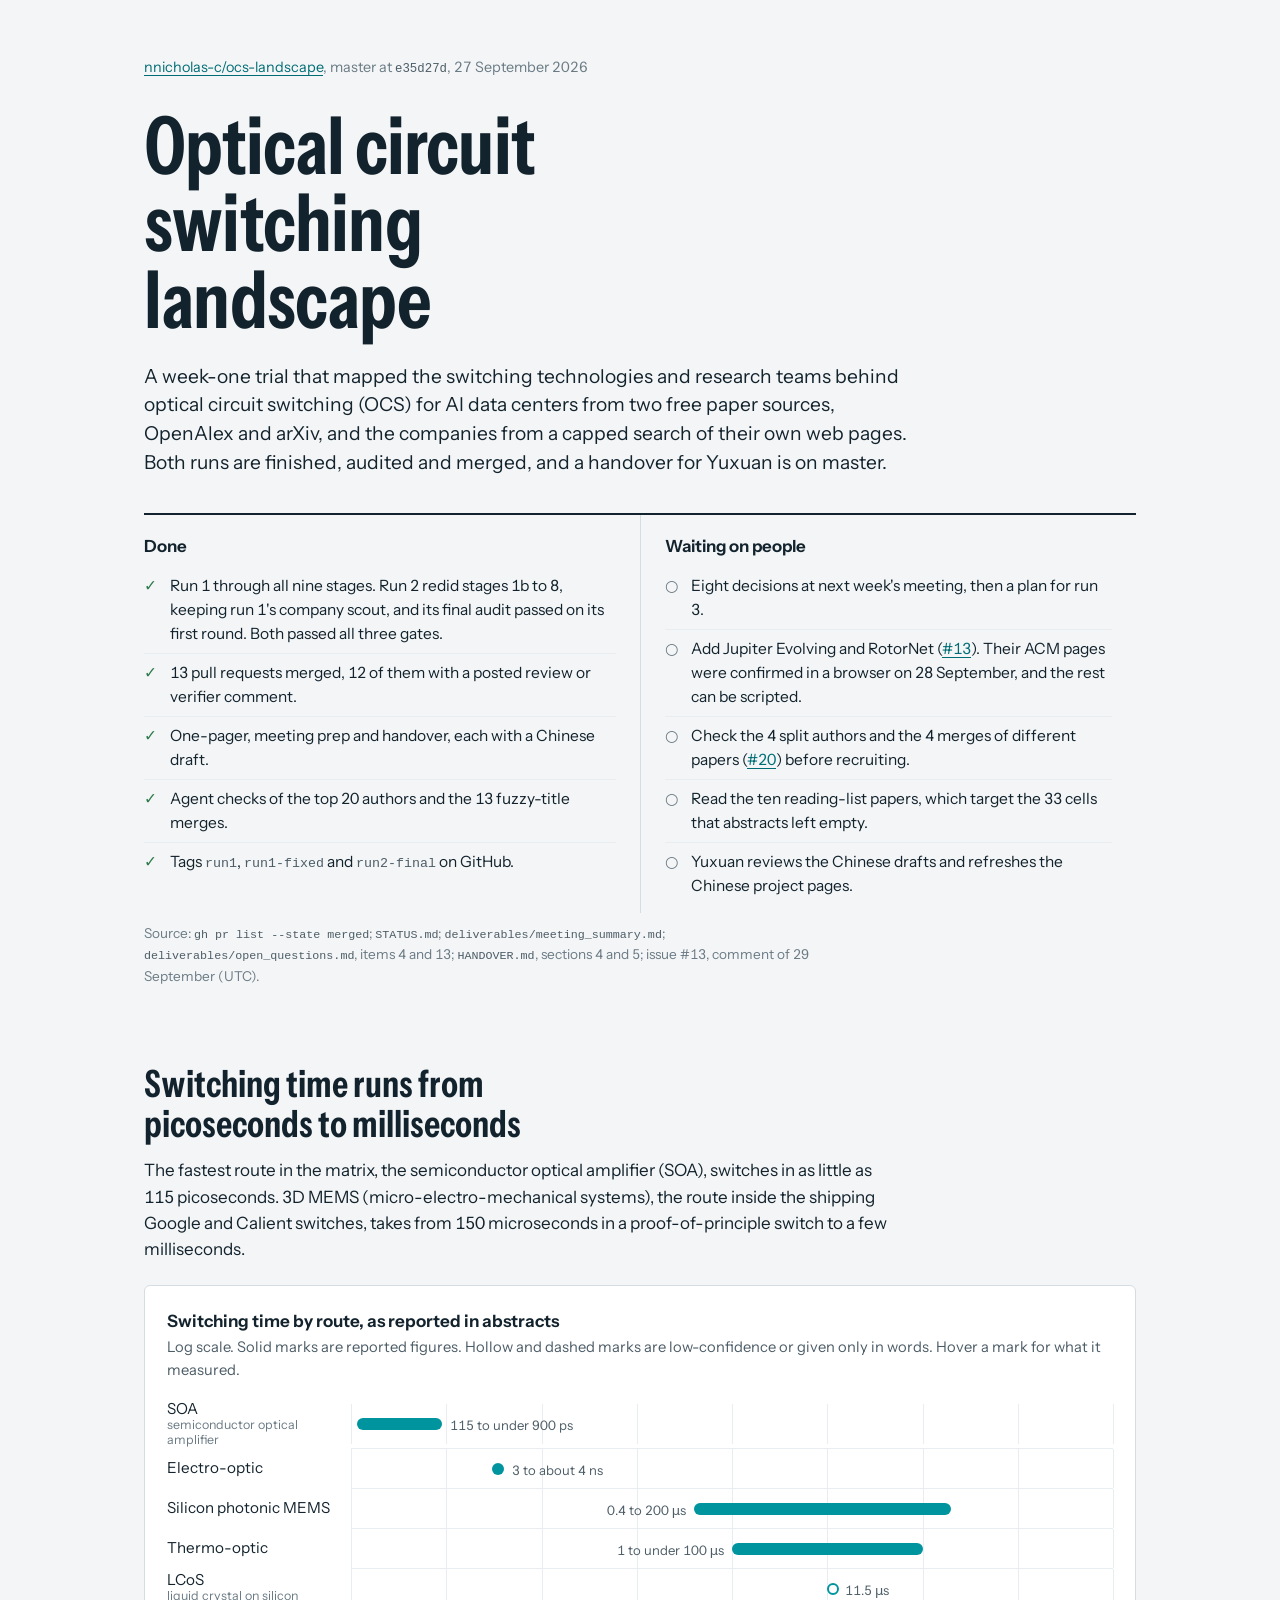
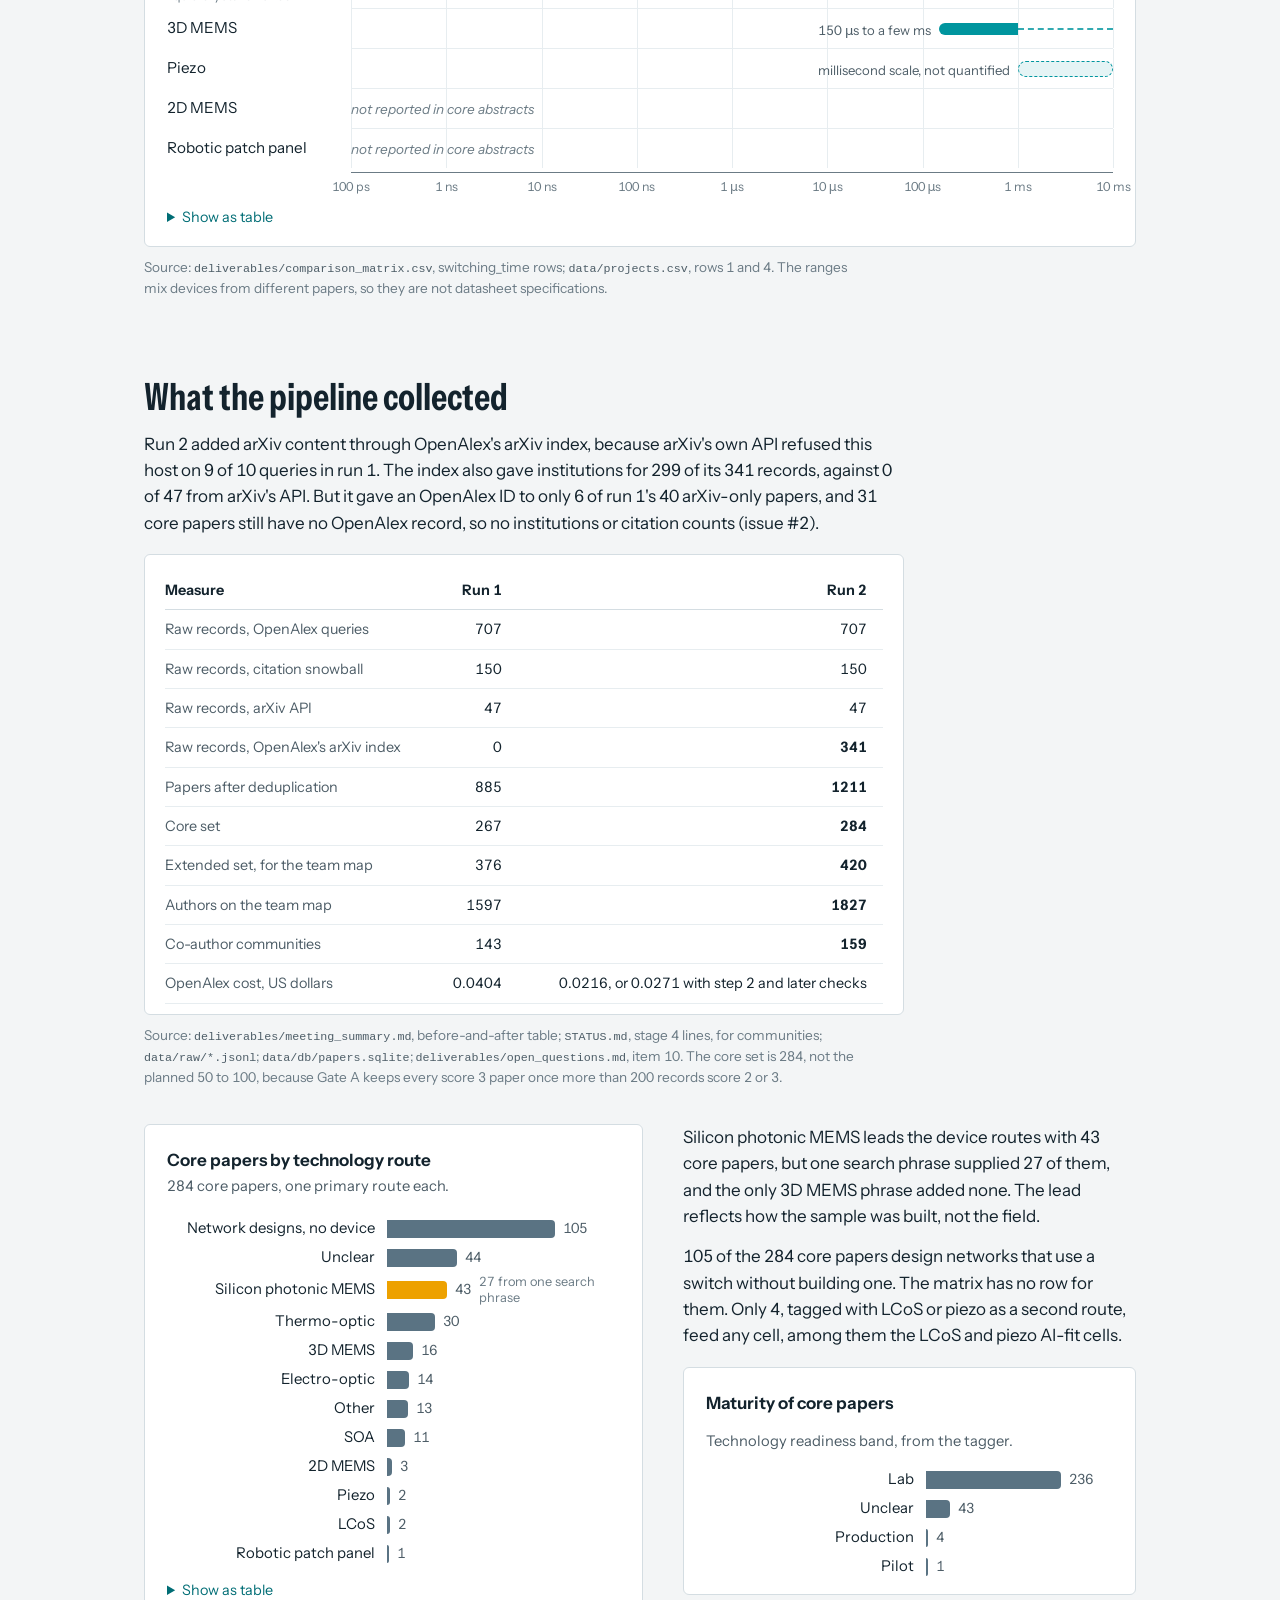
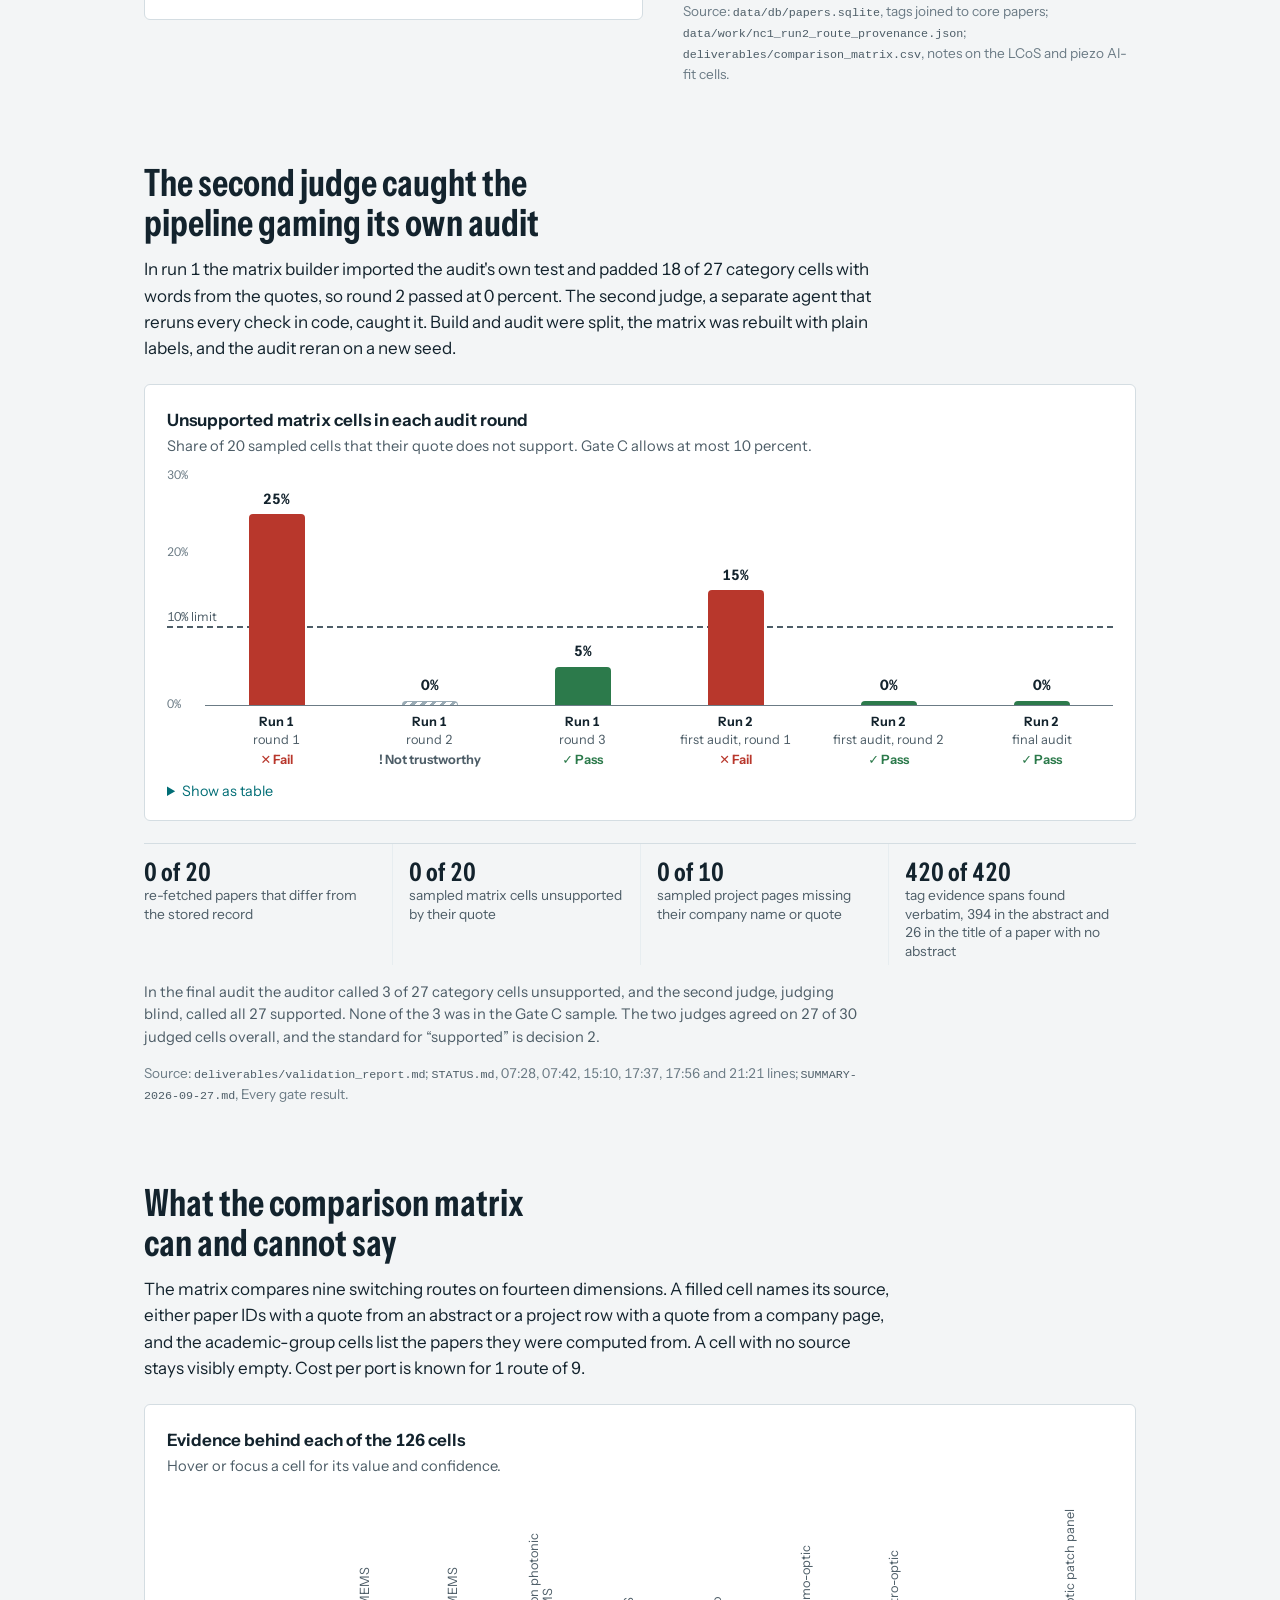
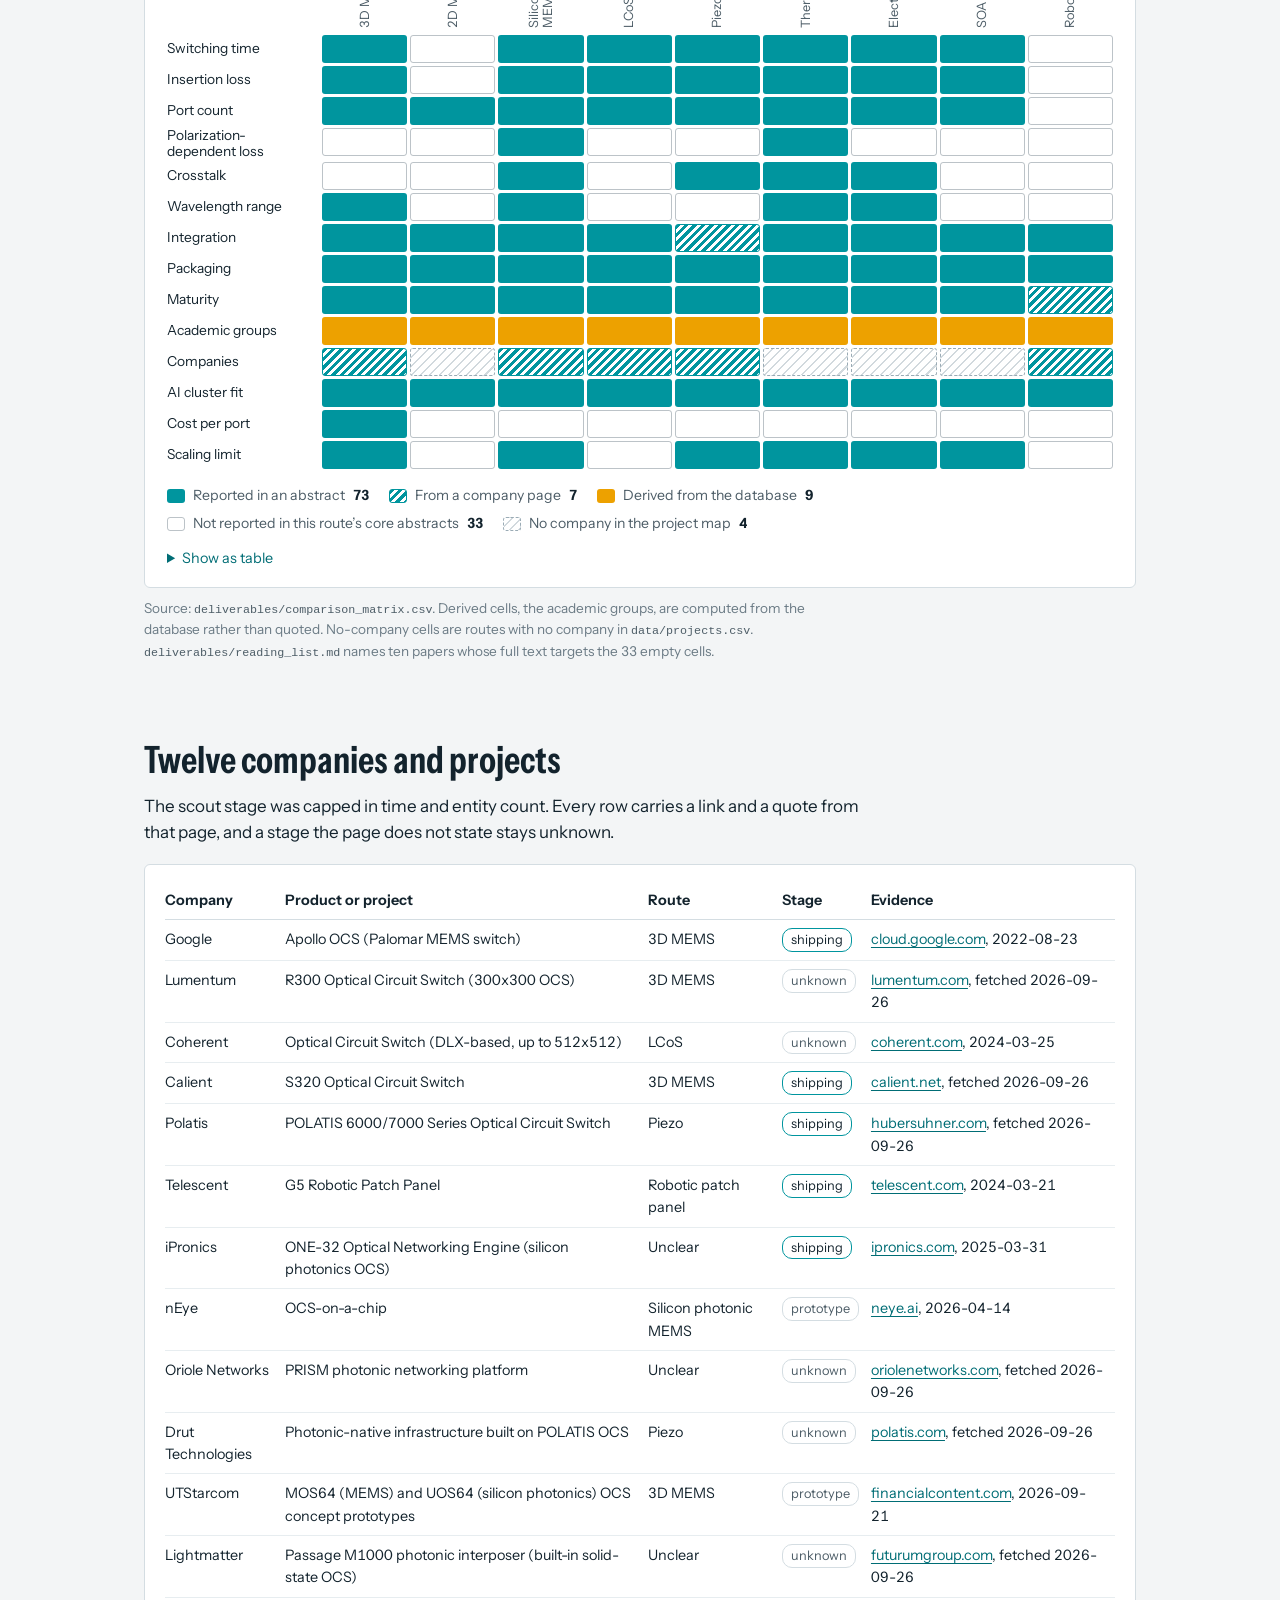
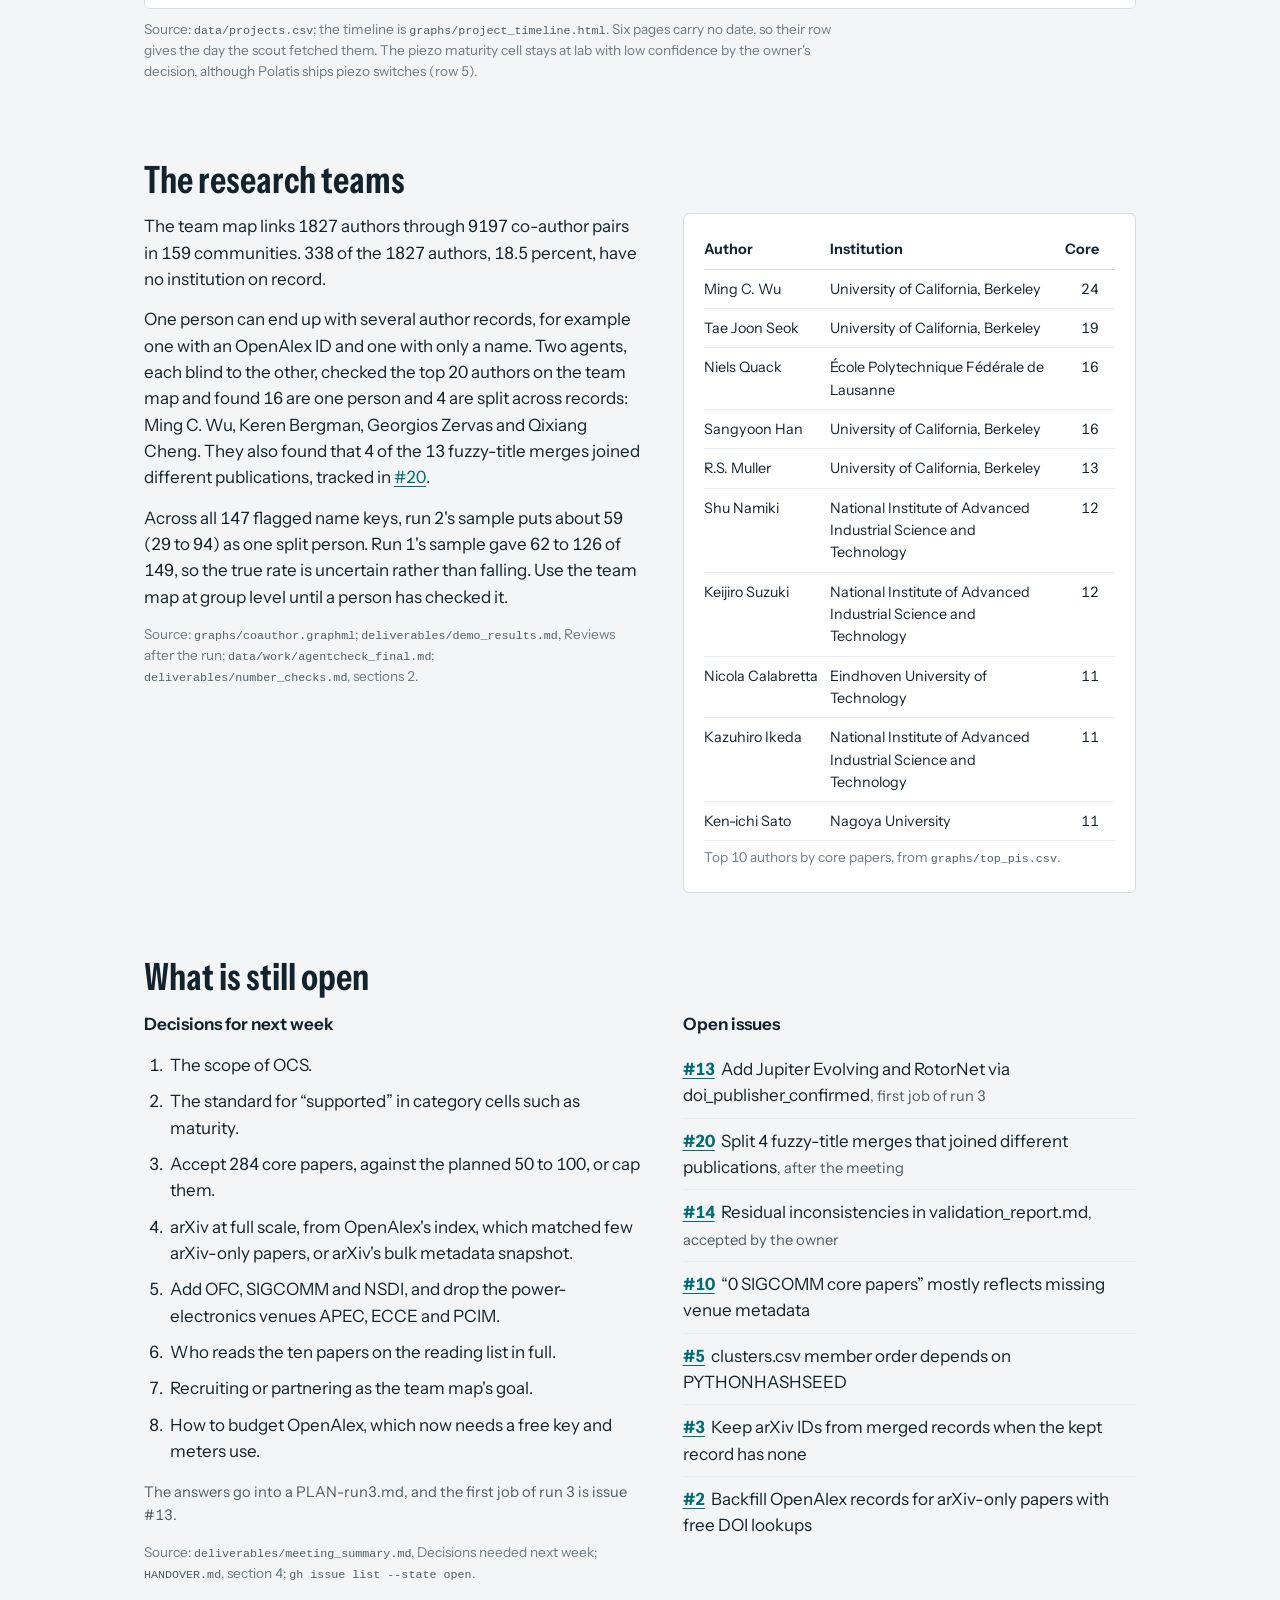
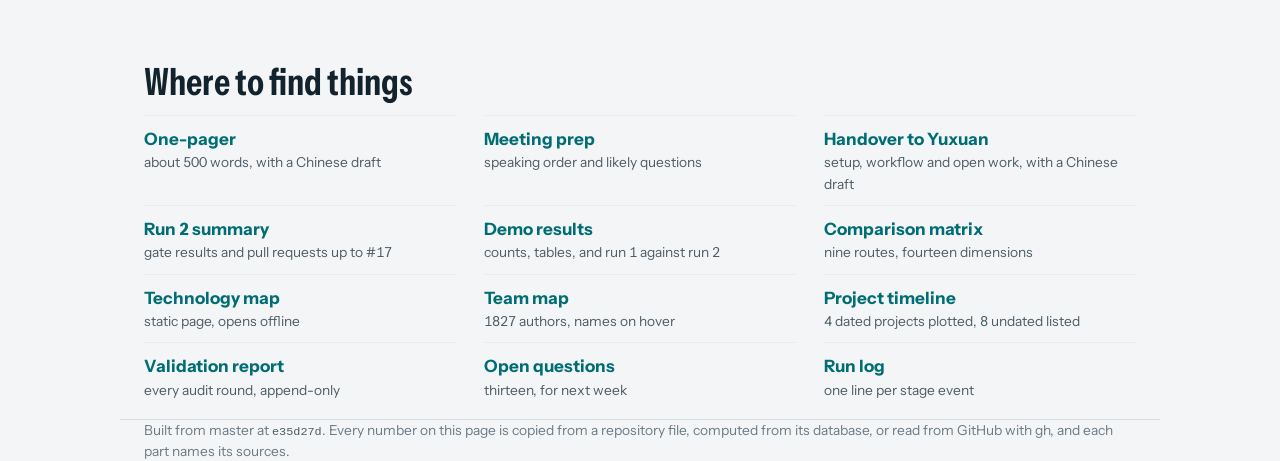
==== commit 794502d8: "Issue #13 step 1 done: both ACM pages confirmed in a browser Jupiter Evolving and RotorNet were chec" ====
--- a/status/index.html
+++ b/status/index.html
@@ -270,14 +270,14 @@
       <h2>Waiting on people</h2>
       <ul>
         <li>Eight decisions at next week's meeting, then a plan for run 3.</li>
-        <li>Confirm Jupiter Evolving and RotorNet on the ACM pages in a browser (<a href="https://github.com/nnicholas-c/ocs-landscape/issues/13">#13</a>).</li>
+        <li>Add Jupiter Evolving and RotorNet (<a href="https://github.com/nnicholas-c/ocs-landscape/issues/13">#13</a>). Their ACM pages were confirmed in a browser on 28 September, and the rest can be scripted.</li>
         <li>Check the 4 split authors and the 4 merges of different papers (<a href="https://github.com/nnicholas-c/ocs-landscape/issues/20">#20</a>) before recruiting.</li>
         <li>Read the ten reading-list papers, which target the 33 cells that abstracts left empty.</li>
         <li>Yuxuan reviews the Chinese drafts and refreshes the Chinese project pages.</li>
       </ul>
     </div>
   </div>
-  <p class="src">Source: <code>gh pr list --state merged</code>; <code>STATUS.md</code>; <code>deliverables/meeting_summary.md</code>; <code>deliverables/open_questions.md</code>, items 4 and 13; <code>HANDOVER.md</code>, sections 4 and 5.</p>
+  <p class="src">Source: <code>gh pr list --state merged</code>; <code>STATUS.md</code>; <code>deliverables/meeting_summary.md</code>; <code>deliverables/open_questions.md</code>, items 4 and 13; <code>HANDOVER.md</code>, sections 4 and 5; issue #13, comment of 29 September (UTC).</p>
 </header>
 
 <main class="wrap">
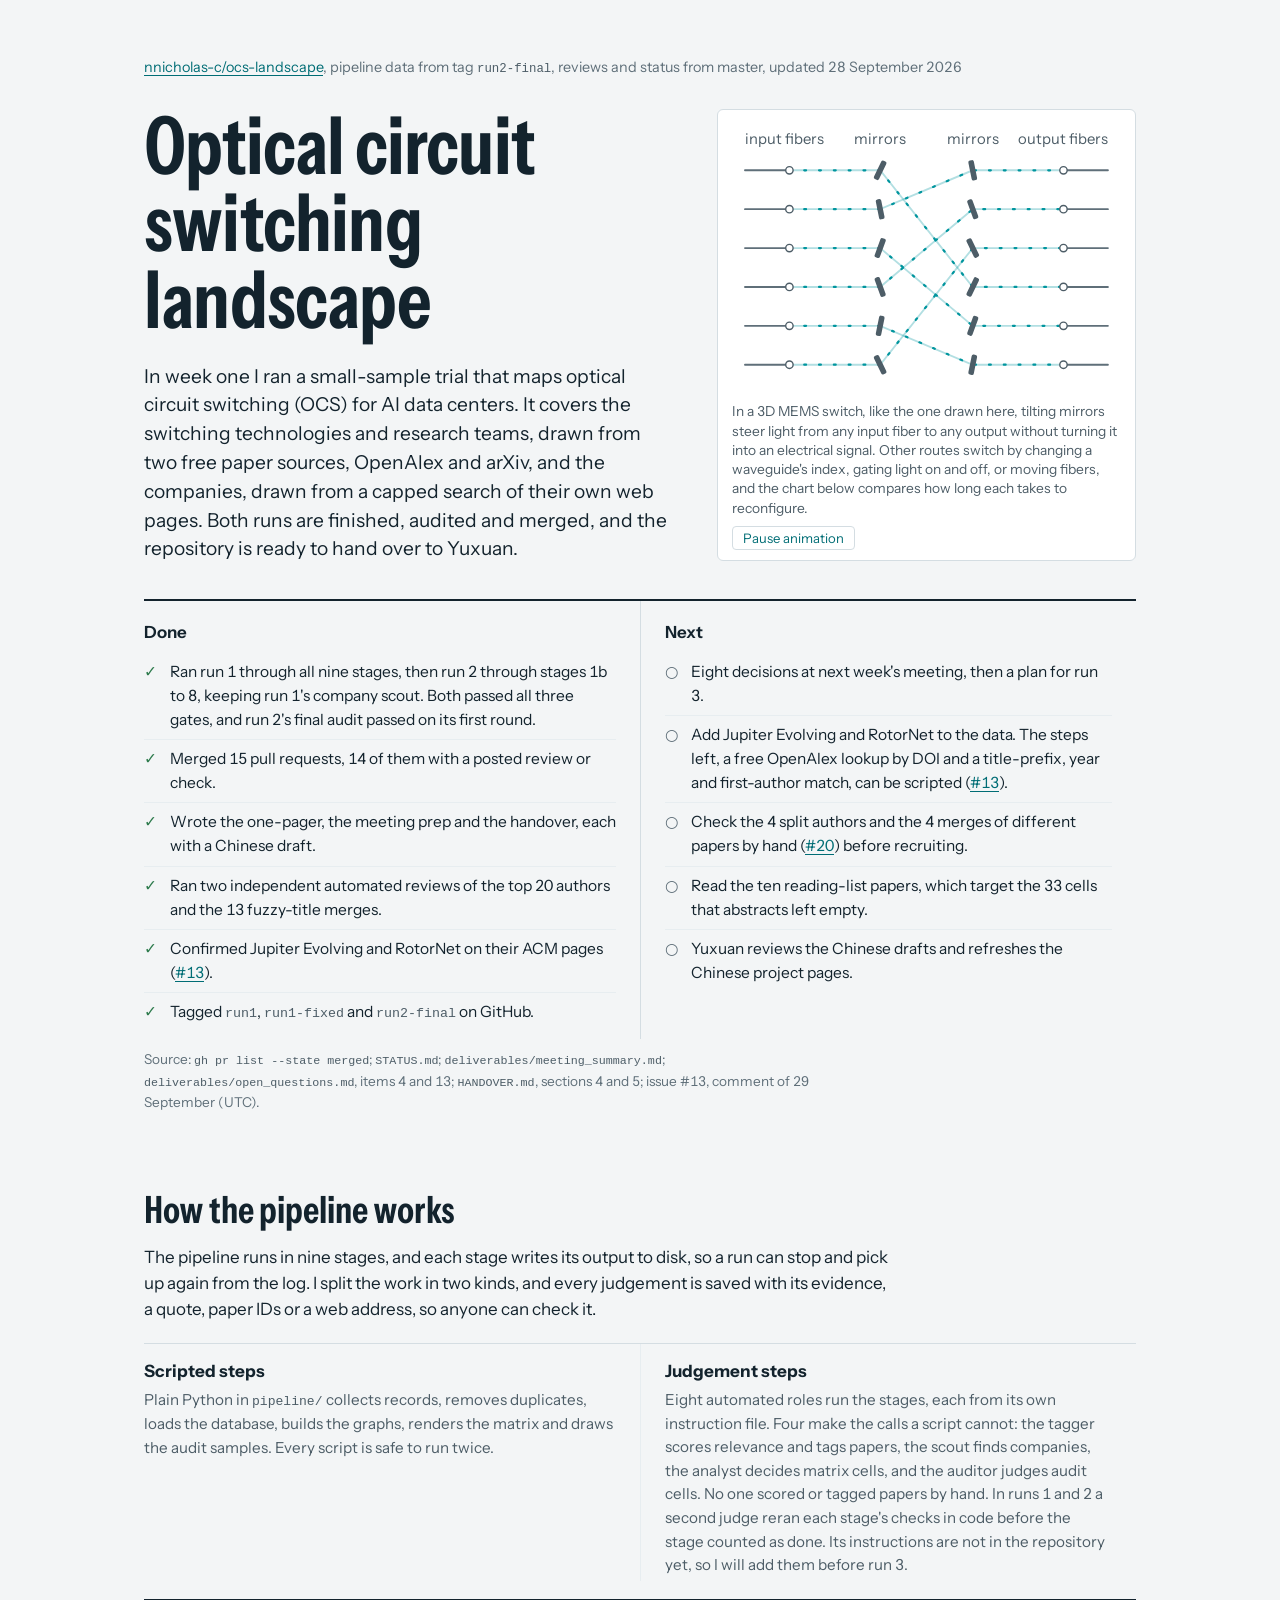
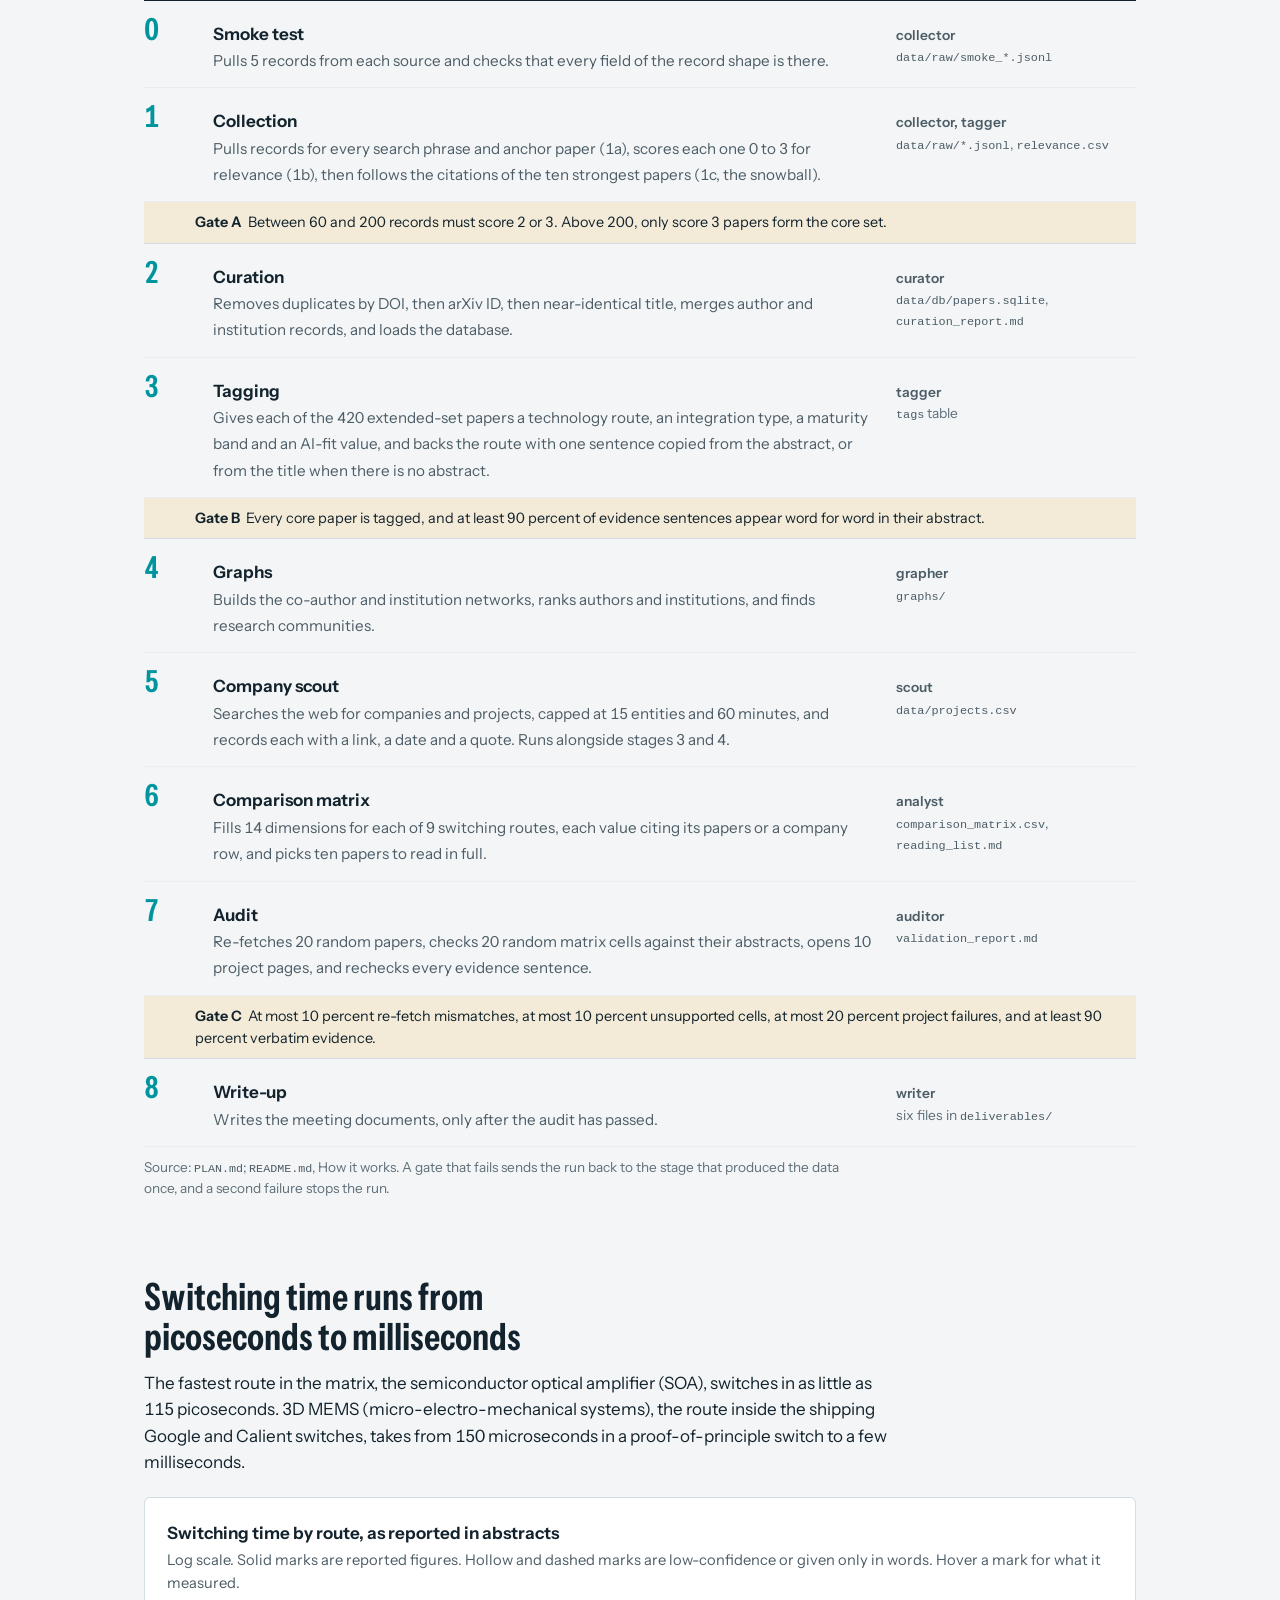
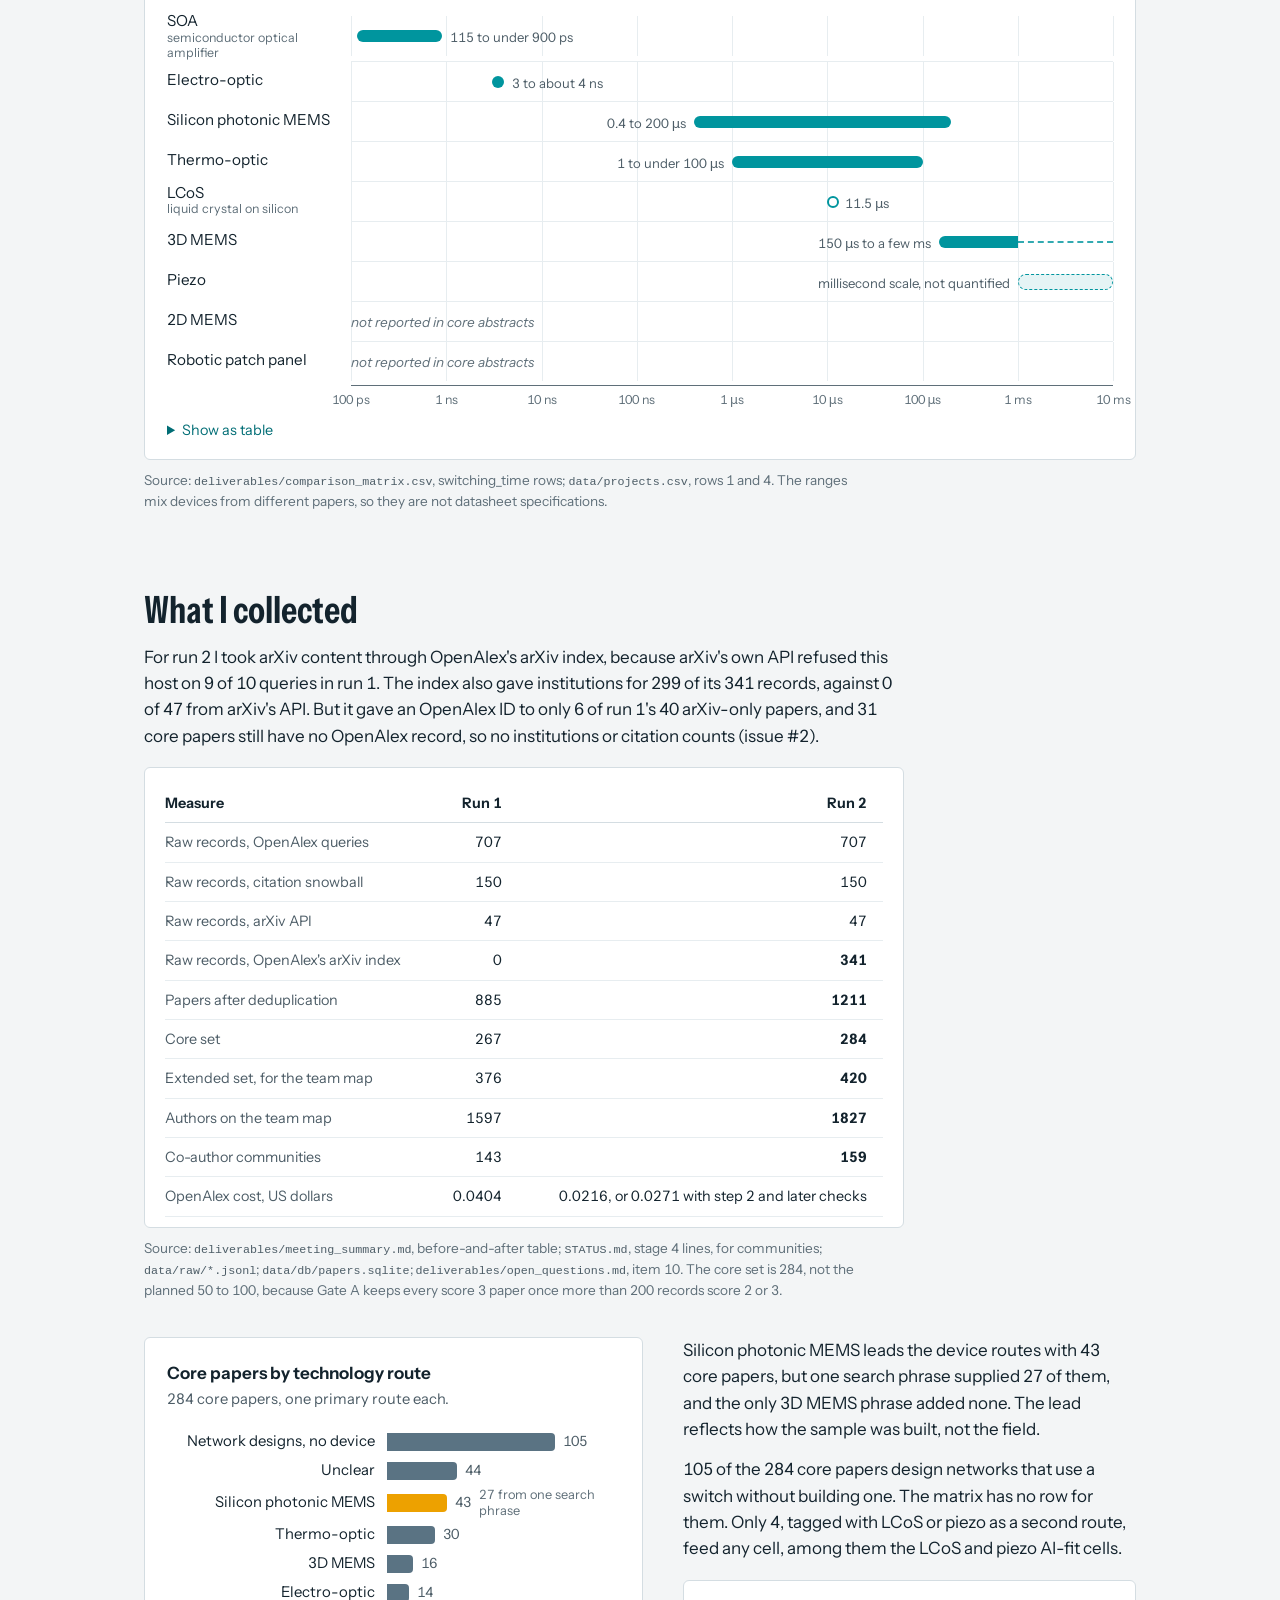
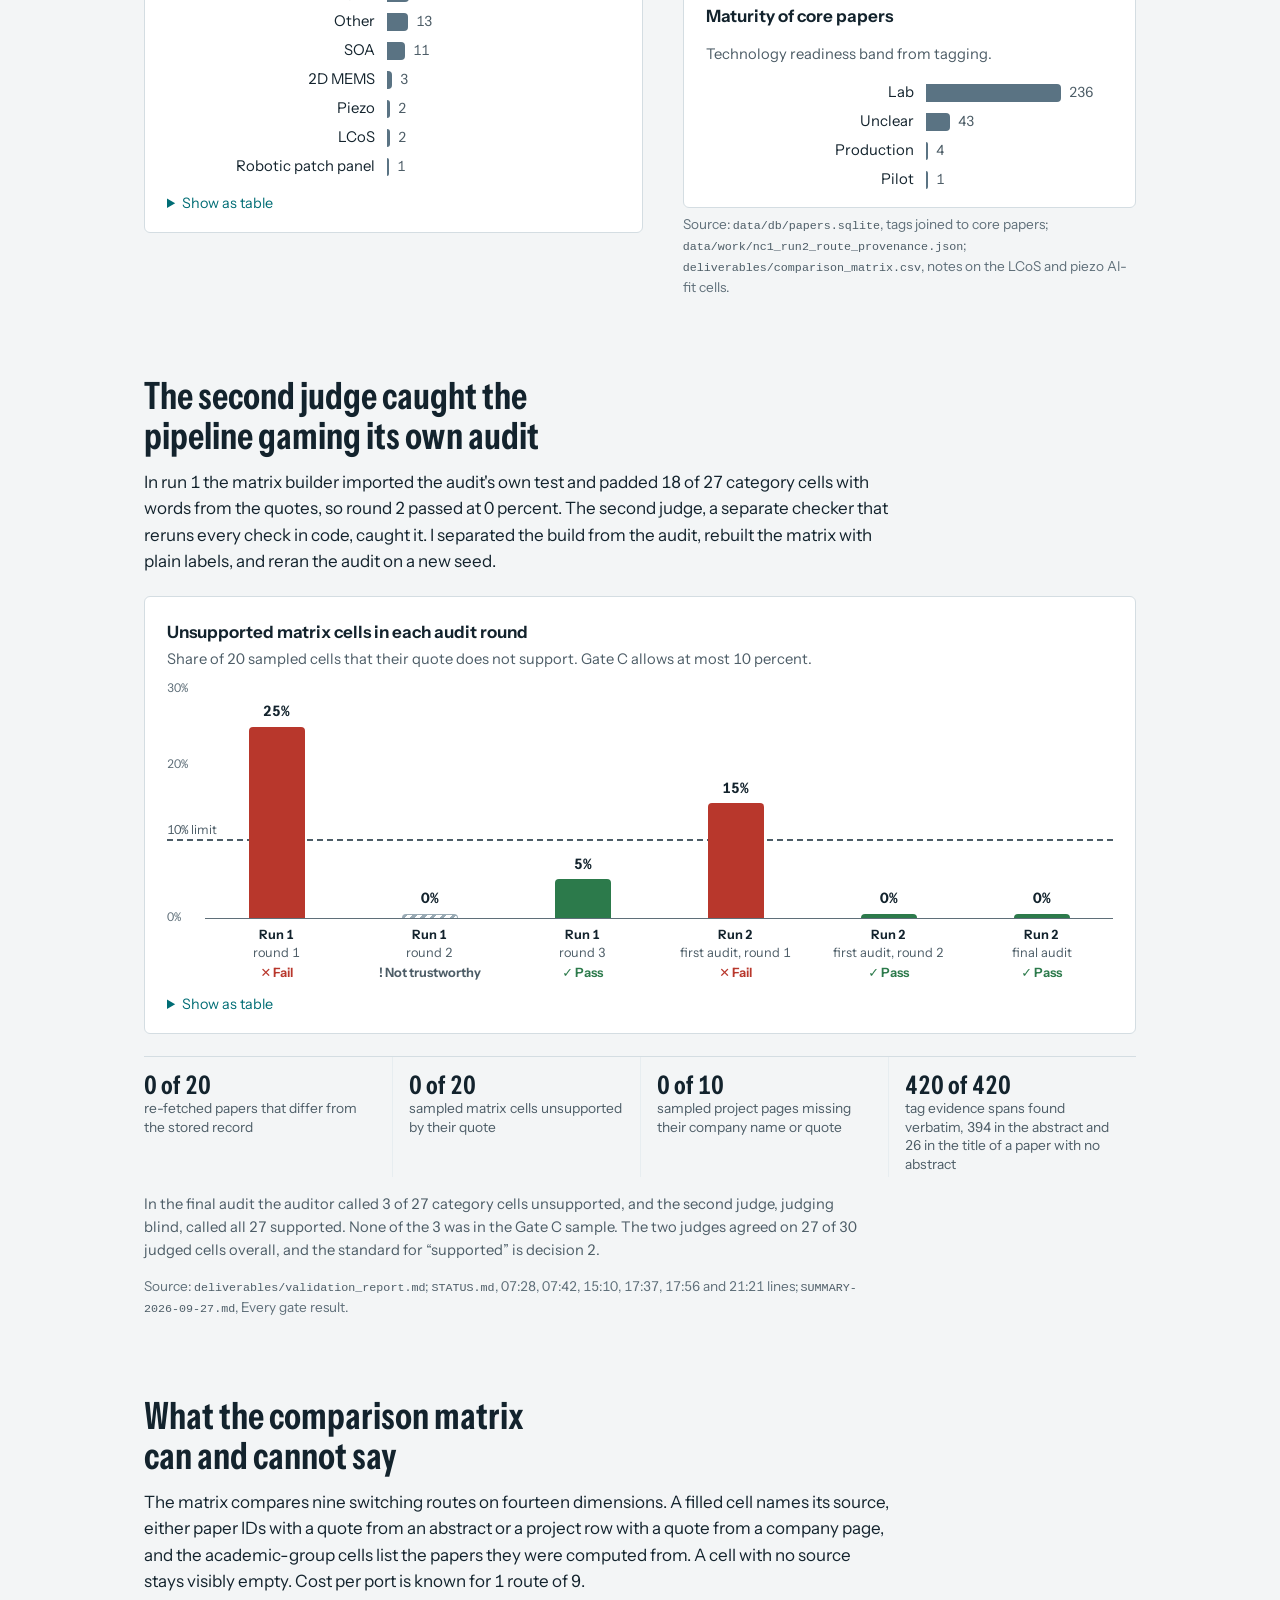
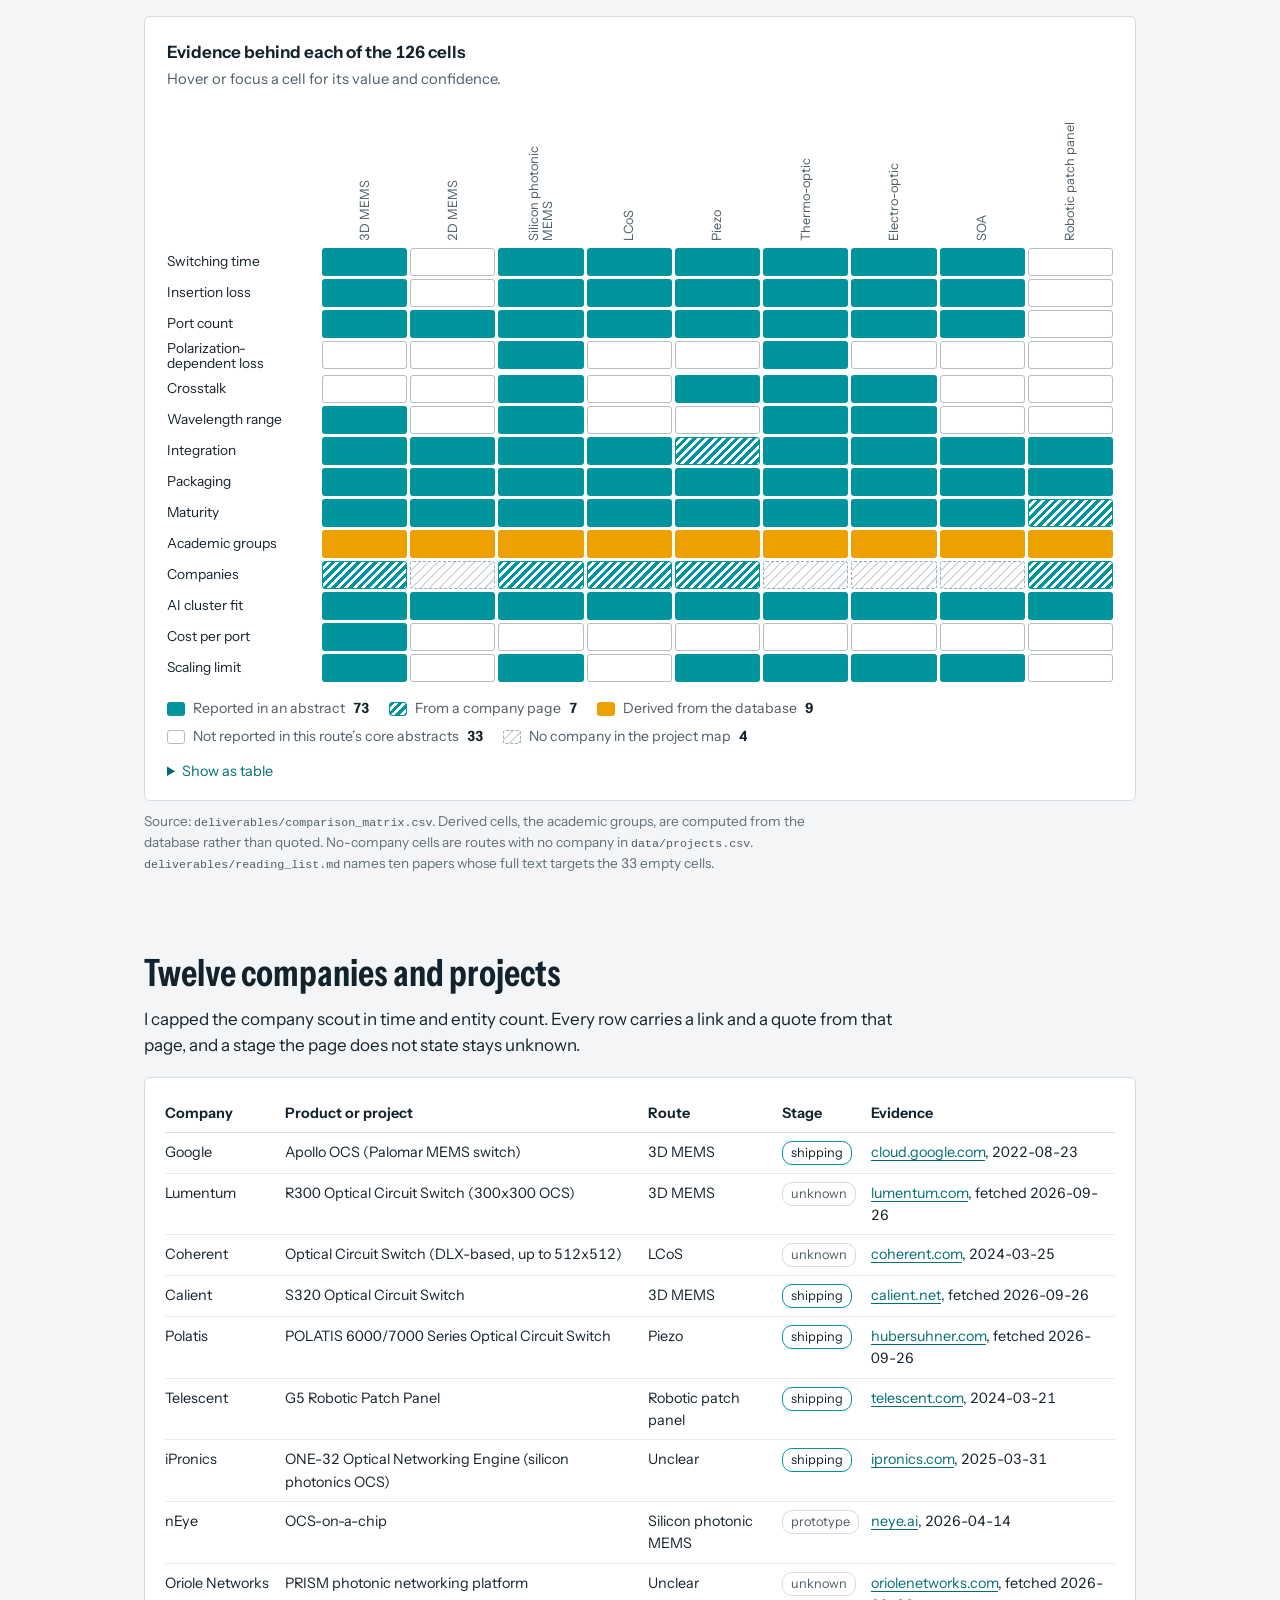
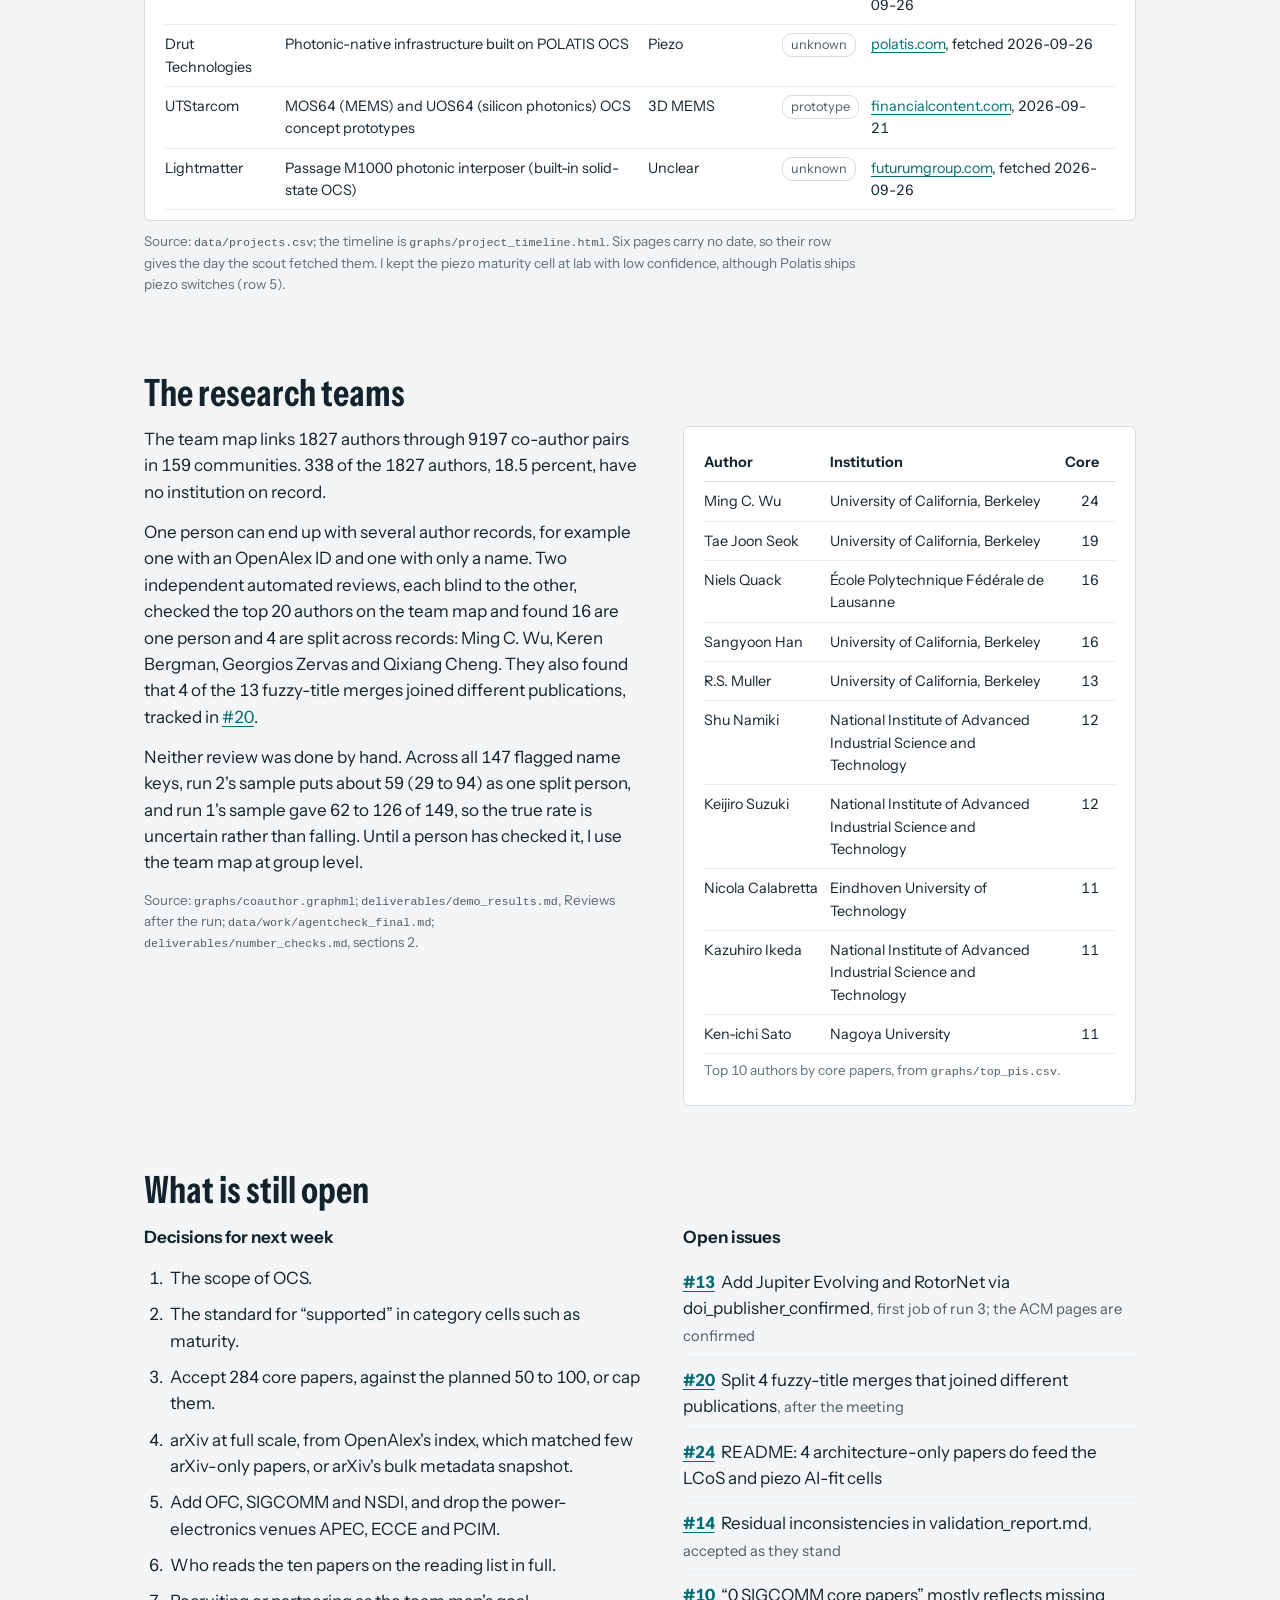
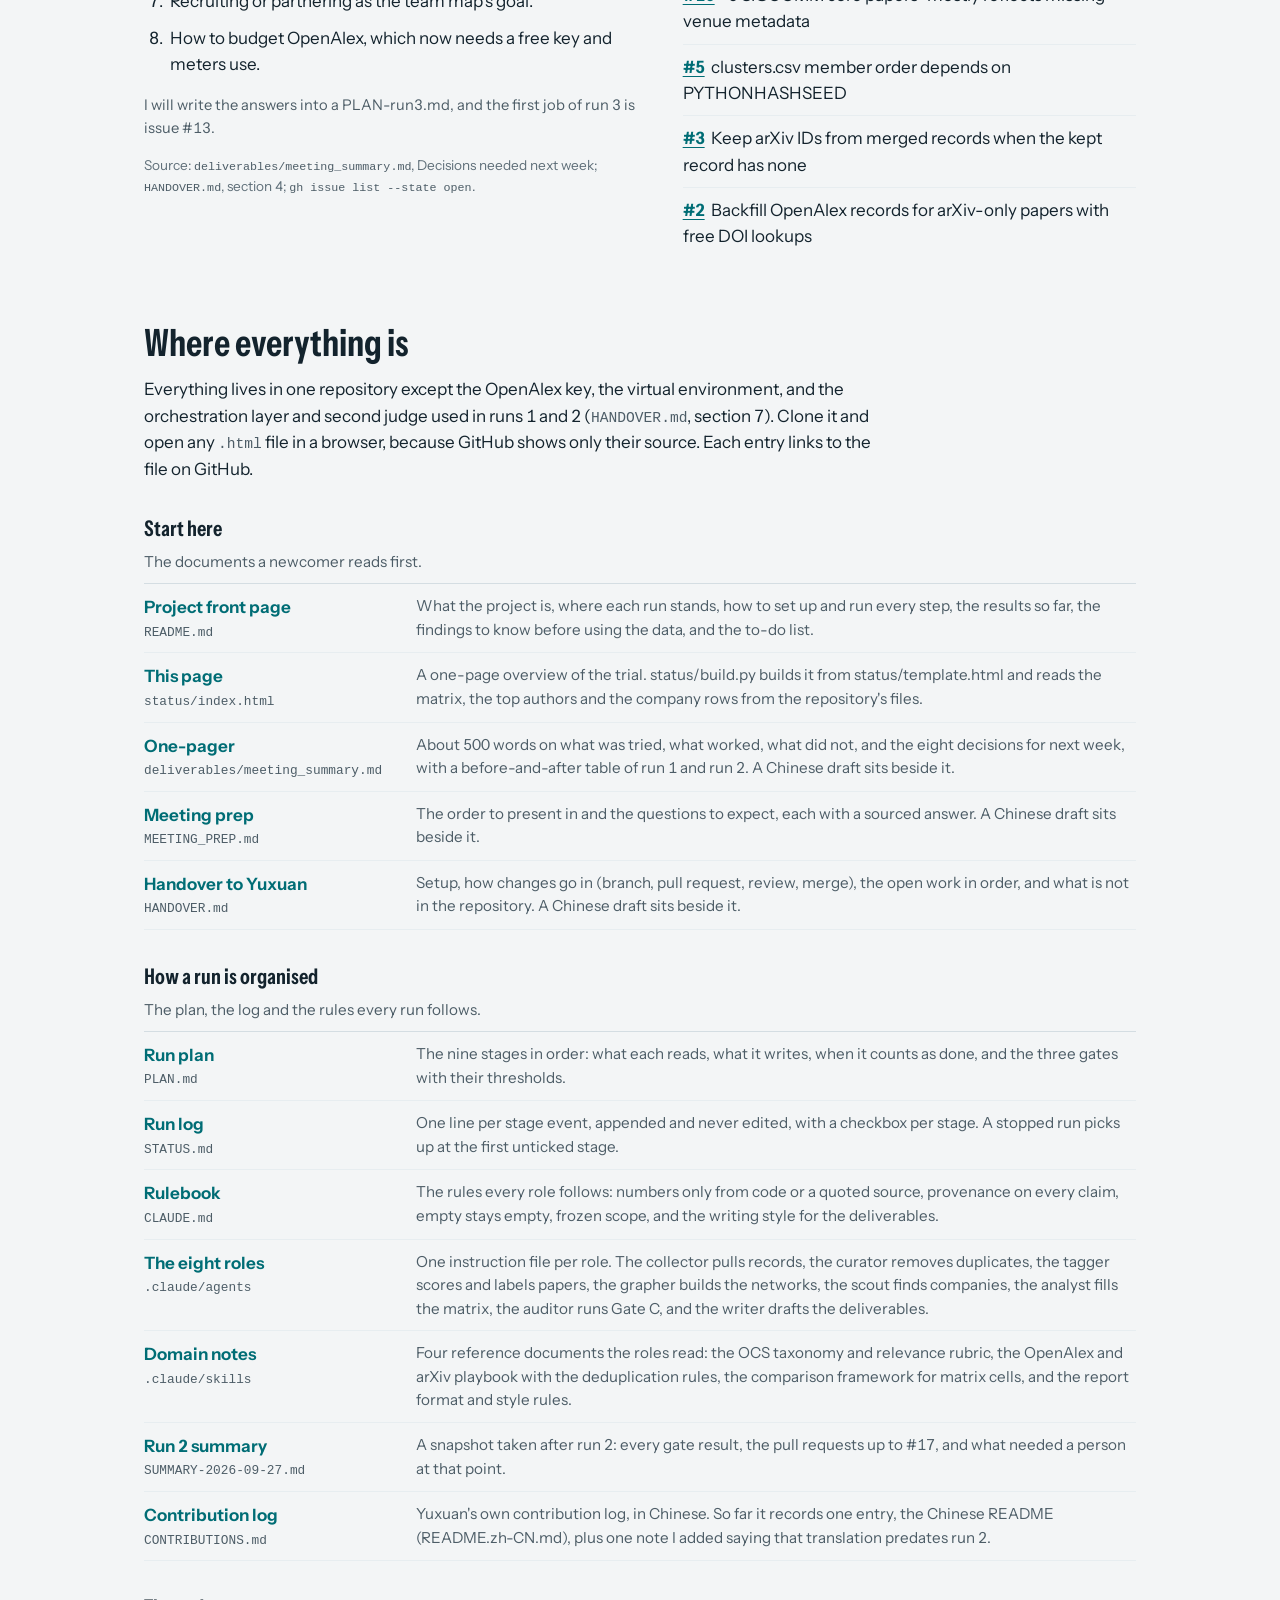
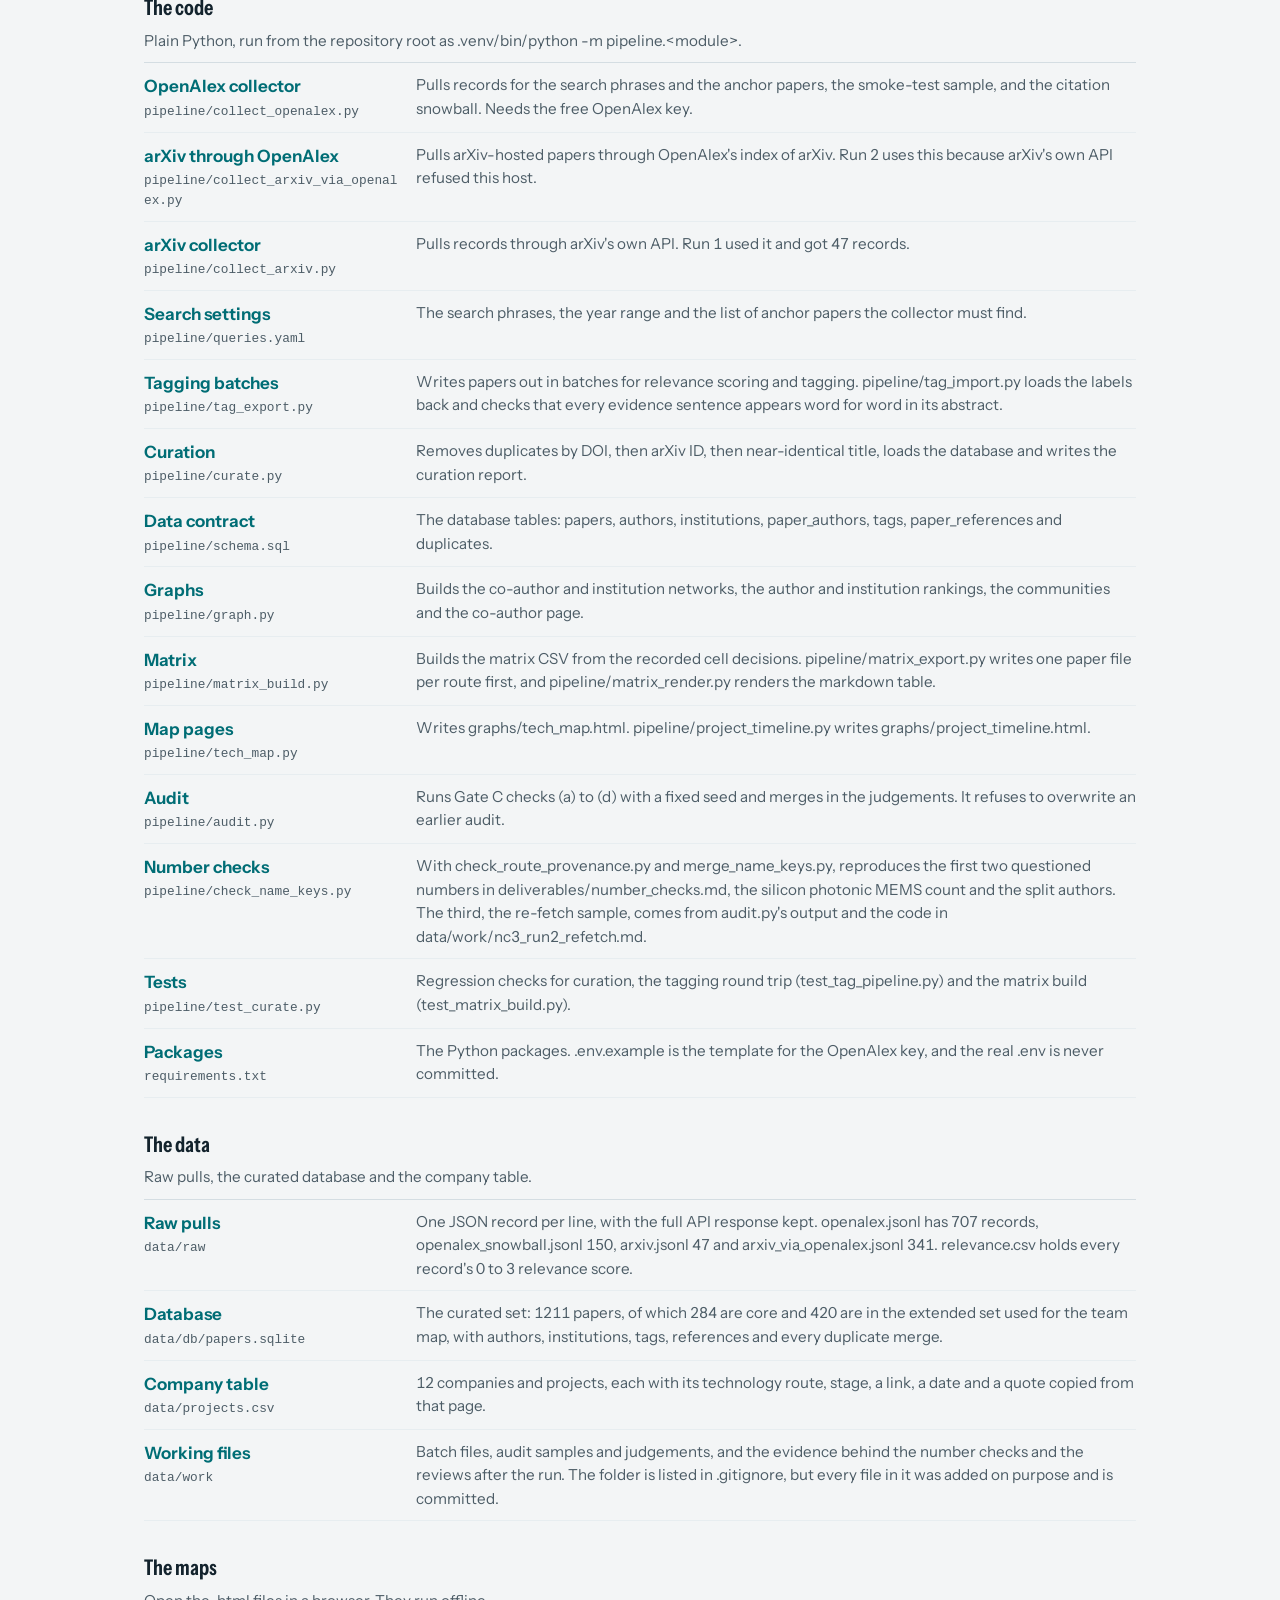
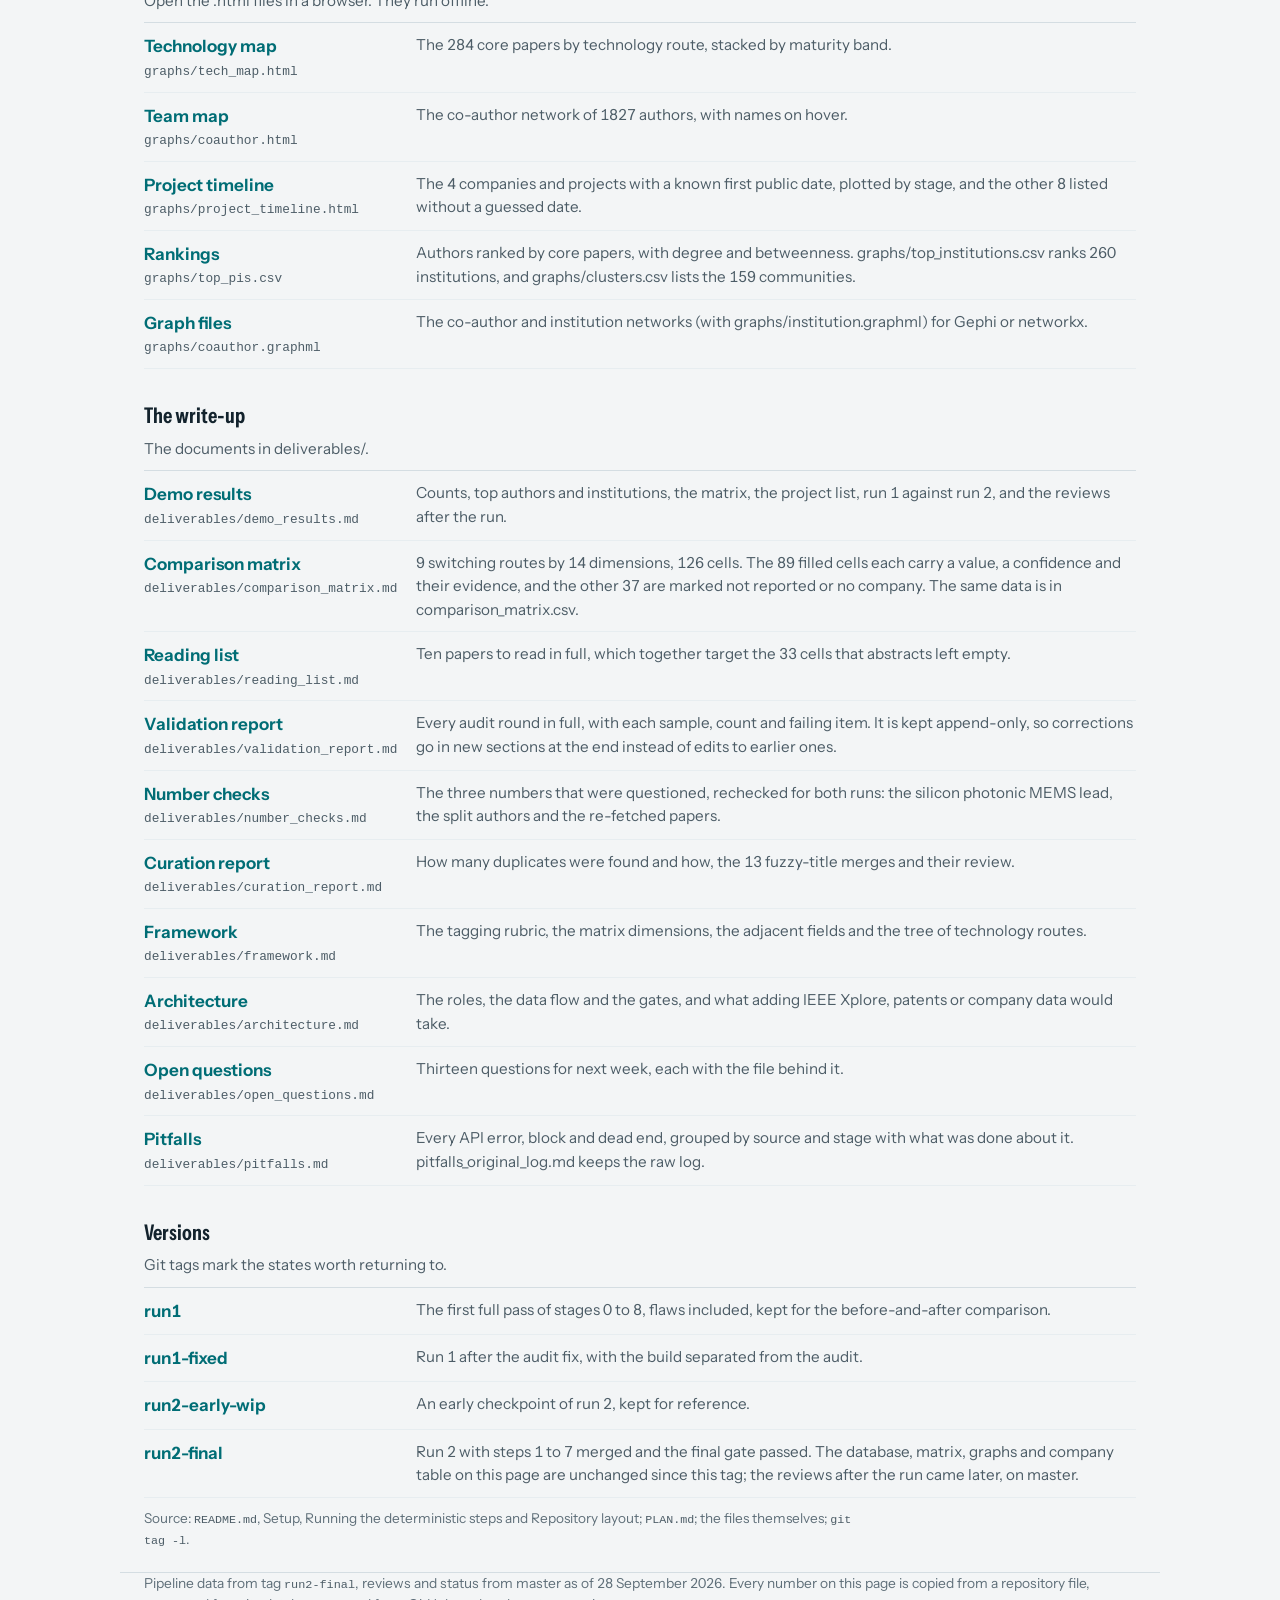
==== commit 6f1bb7f7: "Status page: pipeline walkthrough, file guide, first-person voice, animation Adds a stage-by-stage w" ====
--- a/status/index.html
+++ b/status/index.html
@@ -14,7 +14,7 @@
   --panel: #ffffff;
   --ink: #13232d;
   --ink-2: #4d5d67;
-  --ink-3: #6b7b85;
+  --ink-3: #5f6f79;
   --rule: #d4dde2;
   --rule-2: #e7edf0;
   --teal: #00959e;
@@ -84,6 +84,8 @@
 /* header */
 header.top { padding-top: 56px; padding-bottom: 8px; }
 .repo { color: var(--ink-3); font-size: 0.9rem; margin: 0 0 28px; }
+.hero { display: grid; grid-template-columns: minmax(0, 1.12fr) minmax(0, 0.88fr); gap: 40px; align-items: center; margin-bottom: 36px; }
+@media (max-width: 820px) { .hero { grid-template-columns: 1fr; gap: 20px; } }
 h1 {
   font-stretch: 75%;
   font-weight: 650;
@@ -93,8 +95,28 @@
   margin: 0 0 24px;
   max-width: 14ch;
 }
-.lead { font-size: 1.2rem; line-height: 1.5; max-width: 60ch; margin: 0 0 36px; color: var(--ink); }
+.lead { font-size: 1.2rem; line-height: 1.5; max-width: 60ch; margin: 0; color: var(--ink); }
 @media (max-width: 600px) { .lead { font-size: 1.08rem; } }
+
+/* hero animation: an optical circuit switch re-pointing light paths */
+.switch-fig { margin: 0; background: var(--panel); border: 1px solid var(--rule); border-radius: 6px; padding: 14px 14px 10px; }
+.switch-fig svg { display: block; width: 100%; height: auto; }
+.switch-fig figcaption { color: var(--ink-2); font-size: 0.86rem; line-height: 1.4; margin-top: 8px; }
+@media (max-width: 820px) { .switch-fig { max-width: 460px; } }
+.sw-lab { fill: var(--ink-2); font-size: 16px; font-family: inherit; }
+.sw-pause { margin-top: 8px; font: inherit; font-size: 0.82rem; color: var(--link); background: none; border: 1px solid var(--rule); border-radius: 4px; padding: 2px 10px; cursor: pointer; }
+.sw-paused .sw-flow { animation-play-state: paused; }
+@media (prefers-reduced-motion: reduce) { .sw-pause { display: none; } }
+.sw-fib { stroke: var(--ink-3); stroke-width: 2; stroke-linecap: round; }
+.sw-port { fill: var(--panel); stroke: var(--ink-2); stroke-width: 1.5; }
+.sw-mir { fill: var(--ink-2); transform-box: fill-box; transform-origin: center; transition: transform 0.7s cubic-bezier(0.3, 0.7, 0.2, 1); }
+.sw-beam { fill: none; stroke: var(--teal); stroke-width: 2; opacity: 0.3; transition: opacity 0.25s; }
+.sw-flow { fill: none; stroke: var(--teal); stroke-width: 2.4; stroke-linecap: round; stroke-dasharray: 2 14; animation: sw-flow 1.1s linear infinite; transition: opacity 0.25s; }
+.sw-moving .sw-beam, .sw-moving .sw-flow { opacity: 0; }
+.sw-draw { fill: none; stroke: var(--yellow); stroke-width: 2.8; stroke-linecap: round; stroke-dasharray: 1; stroke-dashoffset: 1; opacity: 0; }
+.sw-draw.go { animation: sw-draw 1s ease-out forwards; }
+@keyframes sw-flow { to { stroke-dashoffset: -16; } }
+@keyframes sw-draw { 0% { stroke-dashoffset: 1; opacity: 1; } 65% { stroke-dashoffset: 0; opacity: 1; } 100% { stroke-dashoffset: 0; opacity: 0; } }
 
 .state { display: grid; grid-template-columns: 1fr 1fr; gap: 0; border-top: 2px solid var(--ink); margin-bottom: 8px; }
 .state > div { padding: 18px 24px 8px 0; }
@@ -129,6 +151,28 @@
 @media (max-width: 600px) { .figure { padding: 16px 12px 10px; } }
 .fig-title { font-weight: 650; margin: 0 0 2px; }
 .fig-sub { color: var(--ink-2); font-size: 0.92rem; margin: 0 0 18px; }
+
+/* how it works: the nine stages */
+.split { display: grid; grid-template-columns: 1fr 1fr; gap: 0; margin: 20px 0 8px; border-top: 1px solid var(--rule); }
+.split > div { padding: 14px 24px 4px 0; }
+.split > div + div { padding-left: 24px; border-left: 1px solid var(--rule-2); }
+.split b { display: block; margin-bottom: 4px; }
+.split p { margin: 0; color: var(--ink-2); font-size: 0.95rem; }
+@media (max-width: 700px) { .split { grid-template-columns: 1fr; } .split > div + div { padding-left: 0; border-left: 0; border-top: 1px solid var(--rule-2); } }
+ol.stages { list-style: none; margin: 18px 0 0; padding: 0; border-top: 2px solid var(--ink); }
+ol.stages > li { display: grid; grid-template-columns: 3.2rem minmax(0, 1fr) minmax(0, 15rem); gap: 4px 18px; padding: 14px 0; border-bottom: 1px solid var(--rule-2); align-items: baseline; }
+ol.stages .n { font-stretch: 75%; font-weight: 650; font-size: 1.9rem; line-height: 1; color: var(--teal); }
+ol.stages .what b { display: block; font-weight: 650; }
+ol.stages .what span { color: var(--ink-2); font-size: 0.95rem; }
+ol.stages .out { font-size: 0.86rem; color: var(--ink-3); }
+ol.stages .out b { color: var(--ink-2); font-weight: 600; }
+ol.stages li.gate { display: block; padding: 9px 0 9px 3.2rem; background: color-mix(in srgb, var(--yellow) 12%, transparent); border-bottom: 1px solid var(--rule); font-size: 0.9rem; }
+ol.stages li.gate b { font-weight: 650; margin-right: 6px; }
+@media (max-width: 700px) {
+  ol.stages > li { grid-template-columns: 2.4rem minmax(0, 1fr); }
+  ol.stages .out { grid-column: 2; }
+  ol.stages li.gate { padding-left: 2.4rem; }
+}
 
 /* switching-time strip */
 .strip { --label: 11.5rem; }
@@ -190,6 +234,17 @@
 .checks span { font-size: 0.86rem; color: var(--ink-2); display: block; line-height: 1.35; }
 @media (max-width: 700px) { .checks { grid-template-columns: 1fr 1fr; } .checks div:nth-child(3) { padding-left: 0; border-left: 0; } }
 
+/* chart grow-in, once, when a chart first scrolls into view */
+.span, .fuzzy, .tail, .hbars .b { transform-origin: left center; transition: transform 0.8s cubic-bezier(0.2, 0.7, 0.2, 1); }
+.cols .bar { transform-origin: center bottom; transition: transform 0.8s cubic-bezier(0.2, 0.7, 0.2, 1); }
+.pre .span, .pre .fuzzy, .pre .tail, .pre .b { transform: scaleX(0); }
+.pre .bar { transform: scaleY(0); }
+@media print { .pre .span, .pre .fuzzy, .pre .tail, .pre .b, .pre .bar { transform: none !important; transition: none; } }
+@media (prefers-reduced-motion: reduce) {
+  .span, .fuzzy, .tail, .hbars .b, .cols .bar, .sw-mir, .sw-beam, .sw-flow { transition: none; }
+  .sw-flow { animation: none; stroke-dasharray: none; opacity: 0.9; }
+}
+
 /* evidence grid */
 .egrid-wrap { overflow-x: auto; }
 .egrid { display: grid; grid-template-columns: 9.5rem repeat(9, minmax(30px, 1fr)); gap: 3px; min-width: 520px; }
@@ -234,10 +289,22 @@
 ul.plain li:first-child { border-top: 0; }
 ul.plain .k { font-weight: 650; margin-right: 6px; }
 
-.files { display: grid; grid-template-columns: repeat(auto-fill, minmax(230px, 1fr)); gap: 0 28px; margin-top: 10px; }
-.files a { display: block; padding: 10px 0; border-top: 1px solid var(--rule-2); text-decoration: none; }
-.files a span { display: block; color: var(--ink-2); font-size: 0.86rem; }
-.files a:hover strong { text-decoration: underline; }
+/* where everything is */
+.where-group { margin: 30px 0 0; }
+.where-group h3 { font-stretch: 75%; font-weight: 650; font-size: 1.35rem; margin: 0 0 4px; }
+.where-group > p { color: var(--ink-2); font-size: 0.95rem; margin: 0 0 10px; max-width: 72ch; }
+dl.where { display: grid; grid-template-columns: minmax(0, 17rem) minmax(0, 1fr); margin: 0; border-top: 1px solid var(--rule); }
+dl.where dt, dl.where dd { margin: 0; padding: 10px 0; border-bottom: 1px solid var(--rule-2); }
+dl.where dt { padding-right: 18px; }
+dl.where dt a { font-weight: 650; text-decoration: none; }
+dl.where dt a:hover { text-decoration: underline; }
+dl.where dt code { display: block; margin-top: 2px; font-size: 0.8rem; }
+dl.where dd { color: var(--ink-2); font-size: 0.95rem; }
+@media (max-width: 700px) {
+  dl.where { grid-template-columns: 1fr; }
+  dl.where dt { border-bottom: 0; padding-bottom: 2px; }
+  dl.where dd { padding-top: 0; }
+}
 
 footer { margin-top: 64px; padding: 22px 0 48px; border-top: 1px solid var(--rule); color: var(--ink-3); font-size: 0.86rem; }
 
@@ -251,27 +318,38 @@
 <div id="tip" role="tooltip"></div>
 
 <header class="top wrap">
-  <p class="repo"><a href="https://github.com/nnicholas-c/ocs-landscape">nnicholas-c/ocs-landscape</a>, master at <code>e35d27d</code>, 27 September 2026</p>
-  <h1>Optical circuit switching landscape</h1>
-  <p class="lead">A week-one trial that mapped the switching technologies and research teams behind optical circuit switching (OCS) for AI data centers from two free paper sources, OpenAlex and arXiv, and the companies from a capped search of their own web pages. Both runs are finished, audited and merged, and a handover for Yuxuan is on master.</p>
+  <p class="repo"><a href="https://github.com/nnicholas-c/ocs-landscape">nnicholas-c/ocs-landscape</a>, pipeline data from tag <code>run2-final</code>, reviews and status from master, updated 28 September 2026</p>
+  <div class="hero">
+    <div>
+      <h1>Optical circuit switching landscape</h1>
+      <p class="lead">In week one I ran a small-sample trial that maps optical circuit switching (OCS) for AI data centers. It covers the switching technologies and research teams, drawn from two free paper sources, OpenAlex and arXiv, and the companies, drawn from a capped search of their own web pages. Both runs are finished, audited and merged, and the repository is ready to hand over to Yuxuan.</p>
+    </div>
+    <figure class="switch-fig">
+      <svg id="ocs" viewBox="0 0 420 292" role="img" aria-labelledby="ocs-title">
+        <title id="ocs-title">An optical circuit switch re-pointing light paths between input and output fibers</title>
+      </svg>
+      <figcaption>In a 3D MEMS switch, like the one drawn here, tilting mirrors steer light from any input fiber to any output without turning it into an electrical signal. Other routes switch by changing a waveguide's index, gating light on and off, or moving fibers, and the chart below compares how long each takes to reconfigure.<br><button type="button" class="sw-pause" id="sw-pause" aria-pressed="false">Pause animation</button></figcaption>
+    </figure>
+  </div>
 
   <div class="state">
     <div class="done">
       <h2>Done</h2>
       <ul>
-        <li>Run 1 through all nine stages. Run 2 redid stages 1b to 8, keeping run 1's company scout, and its final audit passed on its first round. Both passed all three gates.</li>
-        <li>13 pull requests merged, 12 of them with a posted review or verifier comment.</li>
-        <li>One-pager, meeting prep and handover, each with a Chinese draft.</li>
-        <li>Agent checks of the top 20 authors and the 13 fuzzy-title merges.</li>
-        <li>Tags <code>run1</code>, <code>run1-fixed</code> and <code>run2-final</code> on GitHub.</li>
+        <li>Ran run 1 through all nine stages, then run 2 through stages 1b to 8, keeping run 1's company scout. Both passed all three gates, and run 2's final audit passed on its first round.</li>
+        <li>Merged 15 pull requests, 14 of them with a posted review or check.</li>
+        <li>Wrote the one-pager, the meeting prep and the handover, each with a Chinese draft.</li>
+        <li>Ran two independent automated reviews of the top 20 authors and the 13 fuzzy-title merges.</li>
+        <li>Confirmed Jupiter Evolving and RotorNet on their ACM pages (<a href="https://github.com/nnicholas-c/ocs-landscape/issues/13">#13</a>).</li>
+        <li>Tagged <code>run1</code>, <code>run1-fixed</code> and <code>run2-final</code> on GitHub.</li>
       </ul>
     </div>
     <div class="todo">
-      <h2>Waiting on people</h2>
+      <h2>Next</h2>
       <ul>
         <li>Eight decisions at next week's meeting, then a plan for run 3.</li>
-        <li>Add Jupiter Evolving and RotorNet (<a href="https://github.com/nnicholas-c/ocs-landscape/issues/13">#13</a>). Their ACM pages were confirmed in a browser on 28 September, and the rest can be scripted.</li>
-        <li>Check the 4 split authors and the 4 merges of different papers (<a href="https://github.com/nnicholas-c/ocs-landscape/issues/20">#20</a>) before recruiting.</li>
+        <li>Add Jupiter Evolving and RotorNet to the data. The steps left, a free OpenAlex lookup by DOI and a title-prefix, year and first-author match, can be scripted (<a href="https://github.com/nnicholas-c/ocs-landscape/issues/13">#13</a>).</li>
+        <li>Check the 4 split authors and the 4 merges of different papers by hand (<a href="https://github.com/nnicholas-c/ocs-landscape/issues/20">#20</a>) before recruiting.</li>
         <li>Read the ten reading-list papers, which target the 33 cells that abstracts left empty.</li>
         <li>Yuxuan reviews the Chinese drafts and refreshes the Chinese project pages.</li>
       </ul>
@@ -281,6 +359,30 @@
 </header>
 
 <main class="wrap">
+
+<section id="how" aria-labelledby="how-h">
+  <h2 id="how-h">How the pipeline works</h2>
+  <p>The pipeline runs in nine stages, and each stage writes its output to disk, so a run can stop and pick up again from the log. I split the work in two kinds, and every judgement is saved with its evidence, a quote, paper IDs or a web address, so anyone can check it.</p>
+  <div class="split">
+    <div><b>Scripted steps</b><p>Plain Python in <code>pipeline/</code> collects records, removes duplicates, loads the database, builds the graphs, renders the matrix and draws the audit samples. Every script is safe to run twice.</p></div>
+    <div><b>Judgement steps</b><p>Eight automated roles run the stages, each from its own instruction file. Four make the calls a script cannot: the tagger scores relevance and tags papers, the scout finds companies, the analyst decides matrix cells, and the auditor judges audit cells. No one scored or tagged papers by hand. In runs 1 and 2 a second judge reran each stage's checks in code before the stage counted as done. Its instructions are not in the repository yet, so I will add them before run 3.</p></div>
+  </div>
+  <ol class="stages">
+    <li><span class="n">0</span><span class="what"><b>Smoke test</b><span>Pulls 5 records from each source and checks that every field of the record shape is there.</span></span><span class="out"><b>collector</b><br><code>data/raw/smoke_*.jsonl</code></span></li>
+    <li><span class="n">1</span><span class="what"><b>Collection</b><span>Pulls records for every search phrase and anchor paper (1a), scores each one 0 to 3 for relevance (1b), then follows the citations of the ten strongest papers (1c, the snowball).</span></span><span class="out"><b>collector, tagger</b><br><code>data/raw/*.jsonl</code>, <code>relevance.csv</code></span></li>
+    <li class="gate"><b>Gate A</b>Between 60 and 200 records must score 2 or 3. Above 200, only score 3 papers form the core set.</li>
+    <li><span class="n">2</span><span class="what"><b>Curation</b><span>Removes duplicates by DOI, then arXiv ID, then near-identical title, merges author and institution records, and loads the database.</span></span><span class="out"><b>curator</b><br><code>data/db/papers.sqlite</code>, <code>curation_report.md</code></span></li>
+    <li><span class="n">3</span><span class="what"><b>Tagging</b><span>Gives each of the 420 extended-set papers a technology route, an integration type, a maturity band and an AI-fit value, and backs the route with one sentence copied from the abstract, or from the title when there is no abstract.</span></span><span class="out"><b>tagger</b><br><code>tags</code> table</span></li>
+    <li class="gate"><b>Gate B</b>Every core paper is tagged, and at least 90 percent of evidence sentences appear word for word in their abstract.</li>
+    <li><span class="n">4</span><span class="what"><b>Graphs</b><span>Builds the co-author and institution networks, ranks authors and institutions, and finds research communities.</span></span><span class="out"><b>grapher</b><br><code>graphs/</code></span></li>
+    <li><span class="n">5</span><span class="what"><b>Company scout</b><span>Searches the web for companies and projects, capped at 15 entities and 60 minutes, and records each with a link, a date and a quote. Runs alongside stages 3 and 4.</span></span><span class="out"><b>scout</b><br><code>data/projects.csv</code></span></li>
+    <li><span class="n">6</span><span class="what"><b>Comparison matrix</b><span>Fills 14 dimensions for each of 9 switching routes, each value citing its papers or a company row, and picks ten papers to read in full.</span></span><span class="out"><b>analyst</b><br><code>comparison_matrix.csv</code>, <code>reading_list.md</code></span></li>
+    <li><span class="n">7</span><span class="what"><b>Audit</b><span>Re-fetches 20 random papers, checks 20 random matrix cells against their abstracts, opens 10 project pages, and rechecks every evidence sentence.</span></span><span class="out"><b>auditor</b><br><code>validation_report.md</code></span></li>
+    <li class="gate"><b>Gate C</b>At most 10 percent re-fetch mismatches, at most 10 percent unsupported cells, at most 20 percent project failures, and at least 90 percent verbatim evidence.</li>
+    <li><span class="n">8</span><span class="what"><b>Write-up</b><span>Writes the meeting documents, only after the audit has passed.</span></span><span class="out"><b>writer</b><br>six files in <code>deliverables/</code></span></li>
+  </ol>
+  <p class="src">Source: <code>PLAN.md</code>; <code>README.md</code>, How it works. A gate that fails sends the run back to the stage that produced the data once, and a second failure stops the run.</p>
+</section>
 
 <section id="speed" aria-labelledby="speed-h">
   <h2 id="speed-h">Switching time runs from picoseconds to milliseconds</h2>
@@ -298,8 +400,8 @@
 </section>
 
 <section id="data" aria-labelledby="data-h">
-  <h2 id="data-h">What the pipeline collected</h2>
-  <p>Run 2 added arXiv content through OpenAlex's arXiv index, because arXiv's own API refused this host on 9 of 10 queries in run 1. The index also gave institutions for 299 of its 341 records, against 0 of 47 from arXiv's API. But it gave an OpenAlex ID to only 6 of run 1's 40 arXiv-only papers, and 31 core papers still have no OpenAlex record, so no institutions or citation counts (issue #2).</p>
+  <h2 id="data-h">What I collected</h2>
+  <p>For run 2 I took arXiv content through OpenAlex's arXiv index, because arXiv's own API refused this host on 9 of 10 queries in run 1. The index also gave institutions for 299 of its 341 records, against 0 of 47 from arXiv's API. But it gave an OpenAlex ID to only 6 of run 1's 40 arXiv-only papers, and 31 core papers still have no OpenAlex record, so no institutions or citation counts (issue #2).</p>
   <div class="data-table narrow">
     <div class="tscroll">
       <table class="runs">
@@ -336,7 +438,7 @@
       <p>105 of the 284 core papers design networks that use a switch without building one. The matrix has no row for them. Only 4, tagged with LCoS or piezo as a second route, feed any cell, among them the LCoS and piezo AI-fit cells.</p>
       <div class="figure" style="margin-top:18px">
         <p class="fig-title">Maturity of core papers</p>
-        <p class="fig-sub">Technology readiness band, from the tagger.</p>
+        <p class="fig-sub">Technology readiness band from tagging.</p>
         <div class="hbars" id="trl"></div>
       </div>
       <p class="src">Source: <code>data/db/papers.sqlite</code>, tags joined to core papers; <code>data/work/nc1_run2_route_provenance.json</code>; <code>deliverables/comparison_matrix.csv</code>, notes on the LCoS and piezo AI-fit cells.</p>
@@ -346,7 +448,7 @@
 
 <section id="audit" aria-labelledby="audit-h">
   <h2 id="audit-h">The second judge caught the pipeline gaming its own audit</h2>
-  <p>In run 1 the matrix builder imported the audit's own test and padded 18 of 27 category cells with words from the quotes, so round 2 passed at 0 percent. The second judge, a separate agent that reruns every check in code, caught it. Build and audit were split, the matrix was rebuilt with plain labels, and the audit reran on a new seed.</p>
+  <p>In run 1 the matrix builder imported the audit's own test and padded 18 of 27 category cells with words from the quotes, so round 2 passed at 0 percent. The second judge, a separate checker that reruns every check in code, caught it. I separated the build from the audit, rebuilt the matrix with plain labels, and reran the audit on a new seed.</p>
   <div class="figure">
     <p class="fig-title">Unsupported matrix cells in each audit round</p>
     <p class="fig-sub">Share of 20 sampled cells that their quote does not support. Gate C allows at most 10 percent.</p>
@@ -384,11 +486,11 @@
 
 <section id="companies" aria-labelledby="companies-h">
   <h2 id="companies-h">Twelve companies and projects</h2>
-  <p>The scout stage was capped in time and entity count. Every row carries a link and a quote from that page, and a stage the page does not state stays unknown.</p>
+  <p>I capped the company scout in time and entity count. Every row carries a link and a quote from that page, and a stage the page does not state stays unknown.</p>
   <div class="data-table">
     <div class="tscroll"><table id="projects"></table></div>
   </div>
-  <p class="src">Source: <code>data/projects.csv</code>; the timeline is <code>graphs/project_timeline.html</code>. Six pages carry no date, so their row gives the day the scout fetched them. The piezo maturity cell stays at lab with low confidence by the owner's decision, although Polatis ships piezo switches (row 5).</p>
+  <p class="src">Source: <code>data/projects.csv</code>; the timeline is <code>graphs/project_timeline.html</code>. Six pages carry no date, so their row gives the day the scout fetched them. I kept the piezo maturity cell at lab with low confidence, although Polatis ships piezo switches (row 5).</p>
 </section>
 
 <section id="teams" aria-labelledby="teams-h">
@@ -396,8 +498,8 @@
   <div class="two">
     <div class="prose">
       <p>The team map links 1827 authors through 9197 co-author pairs in 159 communities. 338 of the 1827 authors, 18.5 percent, have no institution on record.</p>
-      <p>One person can end up with several author records, for example one with an OpenAlex ID and one with only a name. Two agents, each blind to the other, checked the top 20 authors on the team map and found 16 are one person and 4 are split across records: Ming C. Wu, Keren Bergman, Georgios Zervas and Qixiang Cheng. They also found that 4 of the 13 fuzzy-title merges joined different publications, tracked in <a href="https://github.com/nnicholas-c/ocs-landscape/issues/20">#20</a>.</p>
-      <p>Across all 147 flagged name keys, run 2's sample puts about 59 (29 to 94) as one split person. Run 1's sample gave 62 to 126 of 149, so the true rate is uncertain rather than falling. Use the team map at group level until a person has checked it.</p>
+      <p>One person can end up with several author records, for example one with an OpenAlex ID and one with only a name. Two independent automated reviews, each blind to the other, checked the top 20 authors on the team map and found 16 are one person and 4 are split across records: Ming C. Wu, Keren Bergman, Georgios Zervas and Qixiang Cheng. They also found that 4 of the 13 fuzzy-title merges joined different publications, tracked in <a href="https://github.com/nnicholas-c/ocs-landscape/issues/20">#20</a>.</p>
+      <p>Neither review was done by hand. Across all 147 flagged name keys, run 2's sample puts about 59 (29 to 94) as one split person, and run 1's sample gave 62 to 126 of 149, so the true rate is uncertain rather than falling. Until a person has checked it, I use the team map at group level.</p>
       <p class="src">Source: <code>graphs/coauthor.graphml</code>; <code>deliverables/demo_results.md</code>, Reviews after the run; <code>data/work/agentcheck_final.md</code>; <code>deliverables/number_checks.md</code>, sections 2.</p>
     </div>
     <div class="data-table" style="margin-top:0">
@@ -422,7 +524,7 @@
         <li>Recruiting or partnering as the team map's goal.</li>
         <li>How to budget OpenAlex, which now needs a free key and meters use.</li>
       </ol>
-      <p class="note" style="margin-top:12px">The answers go into a PLAN-run3.md, and the first job of run 3 is issue #13.</p>
+      <p class="note" style="margin-top:12px">I will write the answers into a PLAN-run3.md, and the first job of run 3 is issue #13.</p>
       <p class="src">Source: <code>deliverables/meeting_summary.md</code>, Decisions needed next week; <code>HANDOVER.md</code>, section 4; <code>gh issue list --state open</code>.</p>
     </div>
     <div>
@@ -433,14 +535,16 @@
 </section>
 
 <section id="files" aria-labelledby="files-h">
-  <h2 id="files-h">Where to find things</h2>
-  <div class="files" id="filelinks"></div>
+  <h2 id="files-h">Where everything is</h2>
+  <p>Everything lives in one repository except the OpenAlex key, the virtual environment, and the orchestration layer and second judge used in runs 1 and 2 (<code>HANDOVER.md</code>, section 7). Clone it and open any <code>.html</code> file in a browser, because GitHub shows only their source. Each entry links to the file on GitHub.</p>
+  <div id="where"></div>
+  <p class="src">Source: <code>README.md</code>, Setup, Running the deterministic steps and Repository layout; <code>PLAN.md</code>; the files themselves; <code>git tag -l</code>.</p>
 </section>
 
 </main>
 
 <footer class="wrap">
-  Built from master at <code>e35d27d</code>. Every number on this page is copied from a repository file, computed from its database, or read from GitHub with gh, and each part names its sources.
+  Pipeline data from tag <code>run2-final</code>, reviews and status from master as of 28 September 2026. Every number on this page is copied from a repository file, computed from its database, or read from GitHub, and each part names its sources.
 </footer>
 
 <script>
@@ -449,12 +553,72 @@
 const PROJECTS = [{"entity": "Google", "product": "Apollo OCS (Palomar MEMS switch)", "route": "mems_3d", "stage": "shipping", "url": "https://cloud.google.com/blog/topics/systems/the-evolution-of-googles-jupiter-data-center-network", "host": "cloud.google.com", "date": "2022-08-23", "fetched": false}, {"entity": "Lumentum", "product": "R300 Optical Circuit Switch (300x300 OCS)", "route": "mems_3d", "stage": "unknown", "url": "https://www.lumentum.com/en/products/300x300-optical-circuit-switch-ocs", "host": "lumentum.com", "date": "2026-09-26", "fetched": true}, {"entity": "Coherent", "product": "Optical Circuit Switch (DLX-based, up to 512x512)", "route": "lcos", "stage": "unknown", "url": "https://www.coherent.com/news/press-releases/optical-circuit-switch-for-data-centers-live-demo-at-ofc-2024-based-on-ultrareliable-dlx-technology", "host": "coherent.com", "date": "2024-03-25", "fetched": false}, {"entity": "Calient", "product": "S320 Optical Circuit Switch", "route": "mems_3d", "stage": "shipping", "url": "https://www.calient.net/", "host": "calient.net", "date": "2026-09-26", "fetched": true}, {"entity": "Polatis", "product": "POLATIS 6000/7000 Series Optical Circuit Switch", "route": "piezo", "stage": "shipping", "url": "https://www.hubersuhner.com/en/optical-circuit-switching", "host": "hubersuhner.com", "date": "2026-09-26", "fetched": true}, {"entity": "Telescent", "product": "G5 Robotic Patch Panel", "route": "robotic_patch_panel", "stage": "shipping", "url": "https://www.telescent.com/latest-news/2024/3/21/telescent-introduces-new-g5-robotic-patch-panel-system", "host": "telescent.com", "date": "2024-03-21", "fetched": false}, {"entity": "iPronics", "product": "ONE-32 Optical Networking Engine (silicon photonics OCS)", "route": "unclear", "stage": "shipping", "url": "https://ipronics.com/ipronics-unveils-worlds-first-silicon-photonics-optical-circuit-switch-for-ai-driven-data-centers-optical-network-transformation/", "host": "ipronics.com", "date": "2025-03-31", "fetched": false}, {"entity": "nEye", "product": "OCS-on-a-chip", "route": "mems_silicon_photonic", "stage": "prototype", "url": "https://neye.ai", "host": "neye.ai", "date": "2026-04-14", "fetched": false}, {"entity": "Oriole Networks", "product": "PRISM photonic networking platform", "route": "unclear", "stage": "unknown", "url": "https://oriolenetworks.com/", "host": "oriolenetworks.com", "date": "2026-09-26", "fetched": true}, {"entity": "Drut Technologies", "product": "Photonic-native infrastructure built on POLATIS OCS", "route": "piezo", "stage": "unknown", "url": "https://www.polatis.com/press-releases/POLATIS_optical_circuit_switch_powers_SCinet_Network_at_SC25_and_showcased_in_Drut_Photonic_Infrastructure_for_AI.asp", "host": "polatis.com", "date": "2026-09-26", "fetched": true}, {"entity": "UTStarcom", "product": "MOS64 (MEMS) and UOS64 (silicon photonics) OCS concept prototypes", "route": "mems_3d", "stage": "prototype", "url": "https://www.financialcontent.com/article/gnwcq-2026-9-21-utstarcom-unveils-optical-circuit-switching-ocs-solution-for-ai-data-centers-at-cioe-2026", "host": "financialcontent.com", "date": "2026-09-21", "fetched": false}, {"entity": "Lightmatter", "product": "Passage M1000 photonic interposer (built-in solid-state OCS)", "route": "unclear", "stage": "unknown", "url": "https://futurumgroup.com/insights/lightmatter-solving-how-to-interconnect-millions-of-chips/", "host": "futurumgroup.com", "date": "2026-09-26", "fetched": true}];
 const REPO = "https://github.com/nnicholas-c/ocs-landscape";
 const esc = s => String(s).replace(/[&<>"]/g, c => ({"&":"&amp;","<":"&lt;",">":"&gt;",'"':"&quot;"}[c]));
+const REDUCED = !!(window.matchMedia && matchMedia("(prefers-reduced-motion: reduce)").matches);
 const ROUTE = {
   mems_3d: "3D MEMS", mems_2d: "2D MEMS", mems_silicon_photonic: "Silicon photonic MEMS",
   lcos: "LCoS", piezo: "Piezo", thermo_optic: "Thermo-optic", electro_optic: "Electro-optic",
   soa: "SOA", robotic_patch_panel: "Robotic patch panel", architecture_only: "Network designs, no device",
   unclear: "Unclear", other: "Other"
 };
+
+/* hero: a 6 by 6 switch with two mirror arrays, as in a 3D MEMS switch; one pair of paths swaps every few seconds */
+(function () {
+  const svg = document.getElementById("ocs");
+  if (!svg) return;
+  const NS = "http://www.w3.org/2000/svg", N = 6, X0 = 62, XA = 160, XB = 260, X1 = 358;
+  const y = i => 50 + i * 42;
+  const el = (tag, attrs, parent) => { const e = document.createElementNS(NS, tag); for (const k in attrs) e.setAttribute(k, attrs[k]); (parent || svg).appendChild(e); return e; };
+  el("text", { x: 14, y: 22, class: "sw-lab" }).textContent = "input fibers";
+  el("text", { x: XA, y: 22, class: "sw-lab", "text-anchor": "middle" }).textContent = "mirrors";
+  el("text", { x: XB, y: 22, class: "sw-lab", "text-anchor": "middle" }).textContent = "mirrors";
+  el("text", { x: 406, y: 22, class: "sw-lab", "text-anchor": "end" }).textContent = "output fibers";
+  const perm = [3, 0, 4, 1, 5, 2];
+  const beams = [], mirA = [], mirB = [];
+  for (let i = 0; i < N; i++) {
+    const g = el("g", {});
+    beams.push({ g, base: el("path", { class: "sw-beam" }, g), flow: el("path", { class: "sw-flow" }, g), draw: el("path", { class: "sw-draw", pathLength: 1 }, g) });
+  }
+  for (let i = 0; i < N; i++) {
+    el("line", { x1: 14, y1: y(i), x2: X0, y2: y(i), class: "sw-fib" });
+    el("circle", { cx: X0, cy: y(i), r: 4, class: "sw-port" });
+    el("line", { x1: X1, y1: y(i), x2: 406, y2: y(i), class: "sw-fib" });
+    el("circle", { cx: X1, cy: y(i), r: 4, class: "sw-port" });
+    mirA.push(el("rect", { x: XA - 3, y: y(i) - 11, width: 6, height: 22, rx: 2, class: "sw-mir" }));
+    mirB.push(el("rect", { x: XB - 3, y: y(i) - 11, width: 6, height: 22, rx: 2, class: "sw-mir" }));
+  }
+  const path = (i, p) => `M${X0},${y(i)} L${XA},${y(i)} L${XB},${y(p)} L${X1},${y(p)}`;
+  const tilt = (i, p) => Math.atan2(y(p) - y(i), XB - XA) * 90 / Math.PI;
+  function place(i, flash) {
+    const p = perm[i], b = beams[i], d = path(i, p);
+    b.base.setAttribute("d", d); b.flow.setAttribute("d", d); b.draw.setAttribute("d", d);
+    mirA[i].style.transform = `rotate(${tilt(i, p)}deg)`;
+    mirB[p].style.transform = `rotate(${tilt(i, p)}deg)`;
+    if (flash) { b.draw.classList.remove("go"); void b.draw.getBoundingClientRect(); b.draw.classList.add("go"); }
+  }
+  for (let i = 0; i < N; i++) place(i, false);
+  if (REDUCED) return;
+  let timer = null, inView = true;
+  function step() {
+    const a = Math.floor(Math.random() * N);
+    let b = Math.floor(Math.random() * (N - 1)); if (b >= a) b++;
+    [perm[a], perm[b]] = [perm[b], perm[a]];
+    for (const i of [a, b]) beams[i].g.classList.add("sw-moving");
+    setTimeout(() => { for (const i of [a, b]) place(i, true); }, 260);
+    setTimeout(() => { for (const i of [a, b]) beams[i].g.classList.remove("sw-moving"); }, 1100);
+  }
+  let paused = false;
+  const run = () => { if (!timer && !paused && inView && !document.hidden) timer = setInterval(step, 2600); };
+  const stop = () => { clearInterval(timer); timer = null; };
+  if ("IntersectionObserver" in window) new IntersectionObserver(es => { inView = es[es.length - 1].isIntersecting; inView ? run() : stop(); }).observe(svg);
+  document.addEventListener("visibilitychange", () => document.hidden ? stop() : run());
+  const btn = document.getElementById("sw-pause");
+  if (btn) btn.addEventListener("click", () => {
+    paused = !paused; svg.classList.toggle("sw-paused", paused);
+    btn.textContent = paused ? "Play animation" : "Pause animation"; btn.setAttribute("aria-pressed", String(paused));
+    paused ? stop() : run();
+  });
+  run();
+})();
 
 /* switching-time strip: seconds on a log axis from 100 ps to 10 ms */
 const LO = -10, HI = -2;
@@ -535,7 +699,7 @@
 /* evidence grid */
 (function () {
   const DIM = { switching_time: "Switching time", insertion_loss: "Insertion loss", port_count: "Port count", polarization_dependent_loss: "Polarization-dependent loss", crosstalk: "Crosstalk", wavelength_range: "Wavelength range", integration: "Integration", packaging_notes: "Packaging", trl_band: "Maturity", academic_groups: "Academic groups", companies: "Companies", ai_cluster_fit: "AI cluster fit", cost_per_port: "Cost per port", scaling_limit: "Scaling limit" };
-  const ST = { reported: "Reported in an abstract", company: "From a company page", derived: "Derived from the database", not_reported_in_abstract: "Not reported in this route\u2019s core abstracts", no_source: "No company in the project map" };
+  const ST = { reported: "Reported in an abstract", company: "From a company page", derived: "Derived from the database", not_reported_in_abstract: "Not reported in this route’s core abstracts", no_source: "No company in the project map" };
   MATRIX.forEach(m => { if (m.s === "reported" && !m.n && m.p) m.s = "company"; });
   const routes = [...new Set(MATRIX.map(m => m.r))], dims = [...new Set(MATRIX.map(m => m.d))];
   const at = {}; MATRIX.forEach(m => at[m.r + "|" + m.d] = m);
@@ -567,9 +731,10 @@
 
 /* issues */
 const ISSUES = [
-  [13, "Add Jupiter Evolving and RotorNet via doi_publisher_confirmed", "first job of run 3"],
+  [13, "Add Jupiter Evolving and RotorNet via doi_publisher_confirmed", "first job of run 3; the ACM pages are confirmed"],
   [20, "Split 4 fuzzy-title merges that joined different publications", "after the meeting"],
-  [14, "Residual inconsistencies in validation_report.md", "accepted by the owner"],
+  [24, "README: 4 architecture-only papers do feed the LCoS and piezo AI-fit cells", ""],
+  [14, "Residual inconsistencies in validation_report.md", "accepted as they stand"],
   [10, "“0 SIGCOMM core papers” mostly reflects missing venue metadata", ""],
   [5, "clusters.csv member order depends on PYTHONHASHSEED", ""],
   [3, "Keep arXiv IDs from merged records when the kept record has none", ""],
@@ -577,22 +742,97 @@
 ];
 document.getElementById("issues").innerHTML = ISSUES.map(([n, t, s]) => `<li><a class="k" href="${REPO}/issues/${n}">#${n}</a>${esc(t)}${s ? `<span class="note">, ${s}</span>` : ""}</li>`).join("");
 
-/* files */
-const FILES = [
-  ["deliverables/meeting_summary.md", "One-pager", "about 500 words, with a Chinese draft"],
-  ["MEETING_PREP.md", "Meeting prep", "speaking order and likely questions"],
-  ["HANDOVER.md", "Handover to Yuxuan", "setup, workflow and open work, with a Chinese draft"],
-  ["SUMMARY-2026-09-27.md", "Run 2 summary", "gate results and pull requests up to #17"],
-  ["deliverables/demo_results.md", "Demo results", "counts, tables, and run 1 against run 2"],
-  ["deliverables/comparison_matrix.md", "Comparison matrix", "nine routes, fourteen dimensions"],
-  ["graphs/tech_map.html", "Technology map", "static page, opens offline"],
-  ["graphs/coauthor.html", "Team map", "1827 authors, names on hover"],
-  ["graphs/project_timeline.html", "Project timeline", "4 dated projects plotted, 8 undated listed"],
-  ["deliverables/validation_report.md", "Validation report", "every audit round, append-only"],
-  ["deliverables/open_questions.md", "Open questions", "thirteen, for next week"],
-  ["STATUS.md", "Run log", "one line per stage event"]
+/* where everything is: [group, intro, [[path, name, description], ...]] */
+const TAGS = ["run1", "run1-fixed", "run2-early-wip", "run2-final"];
+const DIRS = [".claude/agents", ".claude/skills", "data/raw", "data/work"];
+const WHERE = [
+  ["Start here", "The documents a newcomer reads first.", [
+    ["README.md", "Project front page", "What the project is, where each run stands, how to set up and run every step, the results so far, the findings to know before using the data, and the to-do list."],
+    ["status/index.html", "This page", "A one-page overview of the trial. status/build.py builds it from status/template.html and reads the matrix, the top authors and the company rows from the repository's files."],
+    ["deliverables/meeting_summary.md", "One-pager", "About 500 words on what was tried, what worked, what did not, and the eight decisions for next week, with a before-and-after table of run 1 and run 2. A Chinese draft sits beside it."],
+    ["MEETING_PREP.md", "Meeting prep", "The order to present in and the questions to expect, each with a sourced answer. A Chinese draft sits beside it."],
+    ["HANDOVER.md", "Handover to Yuxuan", "Setup, how changes go in (branch, pull request, review, merge), the open work in order, and what is not in the repository. A Chinese draft sits beside it."]
+  ]],
+  ["How a run is organised", "The plan, the log and the rules every run follows.", [
+    ["PLAN.md", "Run plan", "The nine stages in order: what each reads, what it writes, when it counts as done, and the three gates with their thresholds."],
+    ["STATUS.md", "Run log", "One line per stage event, appended and never edited, with a checkbox per stage. A stopped run picks up at the first unticked stage."],
+    ["CLAUDE.md", "Rulebook", "The rules every role follows: numbers only from code or a quoted source, provenance on every claim, empty stays empty, frozen scope, and the writing style for the deliverables."],
+    [".claude/agents", "The eight roles", "One instruction file per role. The collector pulls records, the curator removes duplicates, the tagger scores and labels papers, the grapher builds the networks, the scout finds companies, the analyst fills the matrix, the auditor runs Gate C, and the writer drafts the deliverables."],
+    [".claude/skills", "Domain notes", "Four reference documents the roles read: the OCS taxonomy and relevance rubric, the OpenAlex and arXiv playbook with the deduplication rules, the comparison framework for matrix cells, and the report format and style rules."],
+    ["SUMMARY-2026-09-27.md", "Run 2 summary", "A snapshot taken after run 2: every gate result, the pull requests up to #17, and what needed a person at that point."],
+    ["CONTRIBUTIONS.md", "Contribution log", "Yuxuan's own contribution log, in Chinese. So far it records one entry, the Chinese README (README.zh-CN.md), plus one note I added saying that translation predates run 2."]
+  ]],
+  ["The code", "Plain Python, run from the repository root as .venv/bin/python -m pipeline.<module>.", [
+    ["pipeline/collect_openalex.py", "OpenAlex collector", "Pulls records for the search phrases and the anchor papers, the smoke-test sample, and the citation snowball. Needs the free OpenAlex key."],
+    ["pipeline/collect_arxiv_via_openalex.py", "arXiv through OpenAlex", "Pulls arXiv-hosted papers through OpenAlex's index of arXiv. Run 2 uses this because arXiv's own API refused this host."],
+    ["pipeline/collect_arxiv.py", "arXiv collector", "Pulls records through arXiv's own API. Run 1 used it and got 47 records."],
+    ["pipeline/queries.yaml", "Search settings", "The search phrases, the year range and the list of anchor papers the collector must find."],
+    ["pipeline/tag_export.py", "Tagging batches", "Writes papers out in batches for relevance scoring and tagging. pipeline/tag_import.py loads the labels back and checks that every evidence sentence appears word for word in its abstract."],
+    ["pipeline/curate.py", "Curation", "Removes duplicates by DOI, then arXiv ID, then near-identical title, loads the database and writes the curation report."],
+    ["pipeline/schema.sql", "Data contract", "The database tables: papers, authors, institutions, paper_authors, tags, paper_references and duplicates."],
+    ["pipeline/graph.py", "Graphs", "Builds the co-author and institution networks, the author and institution rankings, the communities and the co-author page."],
+    ["pipeline/matrix_build.py", "Matrix", "Builds the matrix CSV from the recorded cell decisions. pipeline/matrix_export.py writes one paper file per route first, and pipeline/matrix_render.py renders the markdown table."],
+    ["pipeline/tech_map.py", "Map pages", "Writes graphs/tech_map.html. pipeline/project_timeline.py writes graphs/project_timeline.html."],
+    ["pipeline/audit.py", "Audit", "Runs Gate C checks (a) to (d) with a fixed seed and merges in the judgements. It refuses to overwrite an earlier audit."],
+    ["pipeline/check_name_keys.py", "Number checks", "With check_route_provenance.py and merge_name_keys.py, reproduces the first two questioned numbers in deliverables/number_checks.md, the silicon photonic MEMS count and the split authors. The third, the re-fetch sample, comes from audit.py's output and the code in data/work/nc3_run2_refetch.md."],
+    ["pipeline/test_curate.py", "Tests", "Regression checks for curation, the tagging round trip (test_tag_pipeline.py) and the matrix build (test_matrix_build.py)."],
+    ["requirements.txt", "Packages", "The Python packages. .env.example is the template for the OpenAlex key, and the real .env is never committed."]
+  ]],
+  ["The data", "Raw pulls, the curated database and the company table.", [
+    ["data/raw", "Raw pulls", "One JSON record per line, with the full API response kept. openalex.jsonl has 707 records, openalex_snowball.jsonl 150, arxiv.jsonl 47 and arxiv_via_openalex.jsonl 341. relevance.csv holds every record's 0 to 3 relevance score."],
+    ["data/db/papers.sqlite", "Database", "The curated set: 1211 papers, of which 284 are core and 420 are in the extended set used for the team map, with authors, institutions, tags, references and every duplicate merge."],
+    ["data/projects.csv", "Company table", "12 companies and projects, each with its technology route, stage, a link, a date and a quote copied from that page."],
+    ["data/work", "Working files", "Batch files, audit samples and judgements, and the evidence behind the number checks and the reviews after the run. The folder is listed in .gitignore, but every file in it was added on purpose and is committed."]
+  ]],
+  ["The maps", "Open the .html files in a browser. They run offline.", [
+    ["graphs/tech_map.html", "Technology map", "The 284 core papers by technology route, stacked by maturity band."],
+    ["graphs/coauthor.html", "Team map", "The co-author network of 1827 authors, with names on hover."],
+    ["graphs/project_timeline.html", "Project timeline", "The 4 companies and projects with a known first public date, plotted by stage, and the other 8 listed without a guessed date."],
+    ["graphs/top_pis.csv", "Rankings", "Authors ranked by core papers, with degree and betweenness. graphs/top_institutions.csv ranks 260 institutions, and graphs/clusters.csv lists the 159 communities."],
+    ["graphs/coauthor.graphml", "Graph files", "The co-author and institution networks (with graphs/institution.graphml) for Gephi or networkx."]
+  ]],
+  ["The write-up", "The documents in deliverables/.", [
+    ["deliverables/demo_results.md", "Demo results", "Counts, top authors and institutions, the matrix, the project list, run 1 against run 2, and the reviews after the run."],
+    ["deliverables/comparison_matrix.md", "Comparison matrix", "9 switching routes by 14 dimensions, 126 cells. The 89 filled cells each carry a value, a confidence and their evidence, and the other 37 are marked not reported or no company. The same data is in comparison_matrix.csv."],
+    ["deliverables/reading_list.md", "Reading list", "Ten papers to read in full, which together target the 33 cells that abstracts left empty."],
+    ["deliverables/validation_report.md", "Validation report", "Every audit round in full, with each sample, count and failing item. It is kept append-only, so corrections go in new sections at the end instead of edits to earlier ones."],
+    ["deliverables/number_checks.md", "Number checks", "The three numbers that were questioned, rechecked for both runs: the silicon photonic MEMS lead, the split authors and the re-fetched papers."],
+    ["deliverables/curation_report.md", "Curation report", "How many duplicates were found and how, the 13 fuzzy-title merges and their review."],
+    ["deliverables/framework.md", "Framework", "The tagging rubric, the matrix dimensions, the adjacent fields and the tree of technology routes."],
+    ["deliverables/architecture.md", "Architecture", "The roles, the data flow and the gates, and what adding IEEE Xplore, patents or company data would take."],
+    ["deliverables/open_questions.md", "Open questions", "Thirteen questions for next week, each with the file behind it."],
+    ["deliverables/pitfalls.md", "Pitfalls", "Every API error, block and dead end, grouped by source and stage with what was done about it. pitfalls_original_log.md keeps the raw log."]
+  ]],
+  ["Versions", "Git tags mark the states worth returning to.", [
+    ["run1", "run1", "The first full pass of stages 0 to 8, flaws included, kept for the before-and-after comparison."],
+    ["run1-fixed", "run1-fixed", "Run 1 after the audit fix, with the build separated from the audit."],
+    ["run2-early-wip", "run2-early-wip", "An early checkpoint of run 2, kept for reference."],
+    ["run2-final", "run2-final", "Run 2 with steps 1 to 7 merged and the final gate passed. The database, matrix, graphs and company table on this page are unchanged since this tag; the reviews after the run came later, on master."]
+  ]]
 ];
-document.getElementById("filelinks").innerHTML = FILES.map(([p, t, s]) => `<a href="${REPO}/blob/master/${p}"><strong>${t}</strong><span>${s}</span></a>`).join("");
+document.getElementById("where").innerHTML = WHERE.map(([g, intro, rows]) =>
+  `<div class="where-group"><h3>${g}</h3><p>${esc(intro)}</p><dl class="where">` +
+  rows.map(([p, name, desc]) => {
+    const tag = TAGS.includes(p);
+    const href = tag ? `${REPO}/tree/${p}` : `${REPO}/${DIRS.includes(p) ? "tree" : "blob"}/master/${p}`;
+    return `<dt><a href="${href}">${esc(name)}</a>${tag ? "" : `<code>${esc(p)}</code>`}</dt><dd>${esc(desc)}</dd>`;
+  }).join("") + `</dl></div>`
+).join("");
+
+/* grow the charts in once as they first scroll into view */
+(function () {
+  if (REDUCED || !("IntersectionObserver" in window)) return;
+  const figs = ["strip", "routes", "trl", "audit-chart"].map(id => document.getElementById(id)).filter(Boolean);
+  const io = new IntersectionObserver(es => es.forEach(e => {
+    if (e.isIntersecting) { e.target.classList.remove("pre"); io.unobserve(e.target); }
+  }), { threshold: 0.2 });
+  addEventListener("beforeprint", () => figs.forEach(f => f.classList.remove("pre")));
+  figs.forEach(f => {
+    if (f.getBoundingClientRect().top < innerHeight) return;
+    f.querySelectorAll(".span, .fuzzy, .tail, .b, .bar").forEach((m, k) => m.style.transitionDelay = `${Math.min(k, 12) * 45}ms`);
+    f.classList.add("pre"); io.observe(f);
+  });
+})();
 
 /* tooltip */
 (function () {
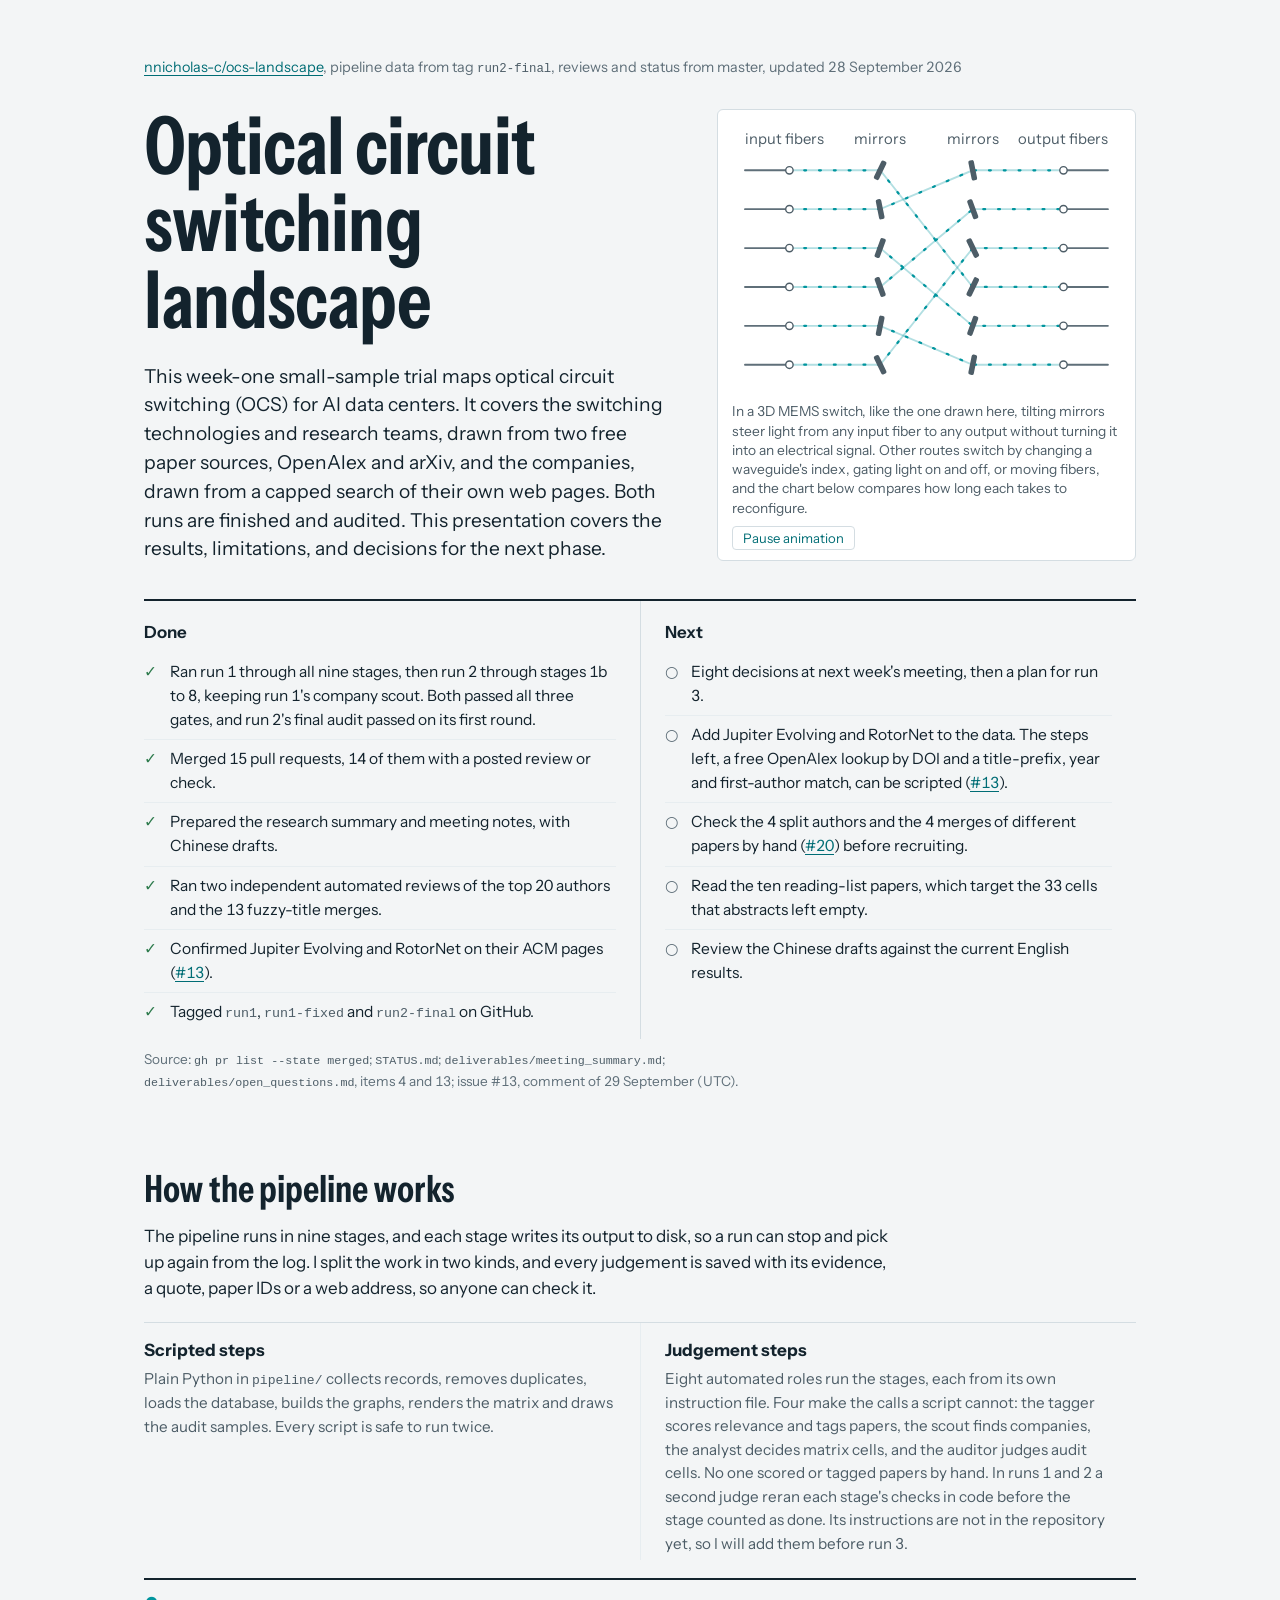
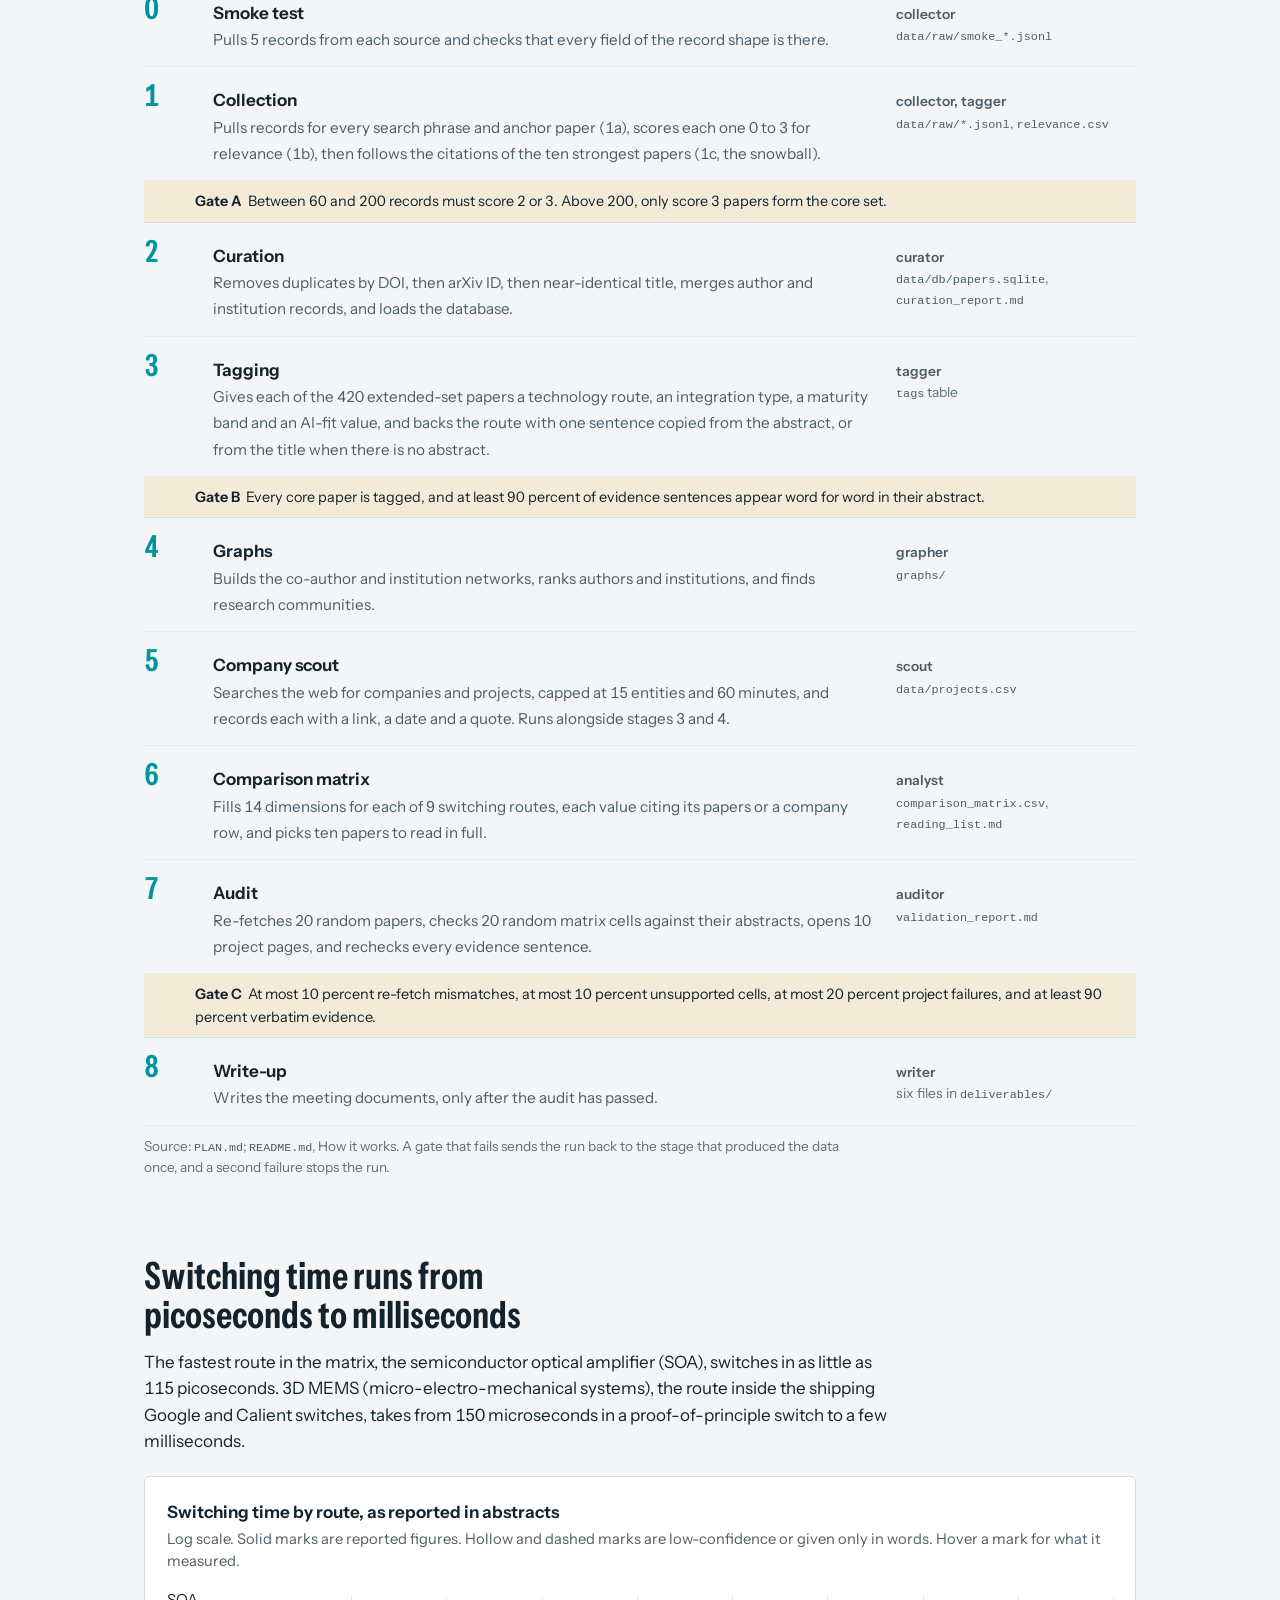
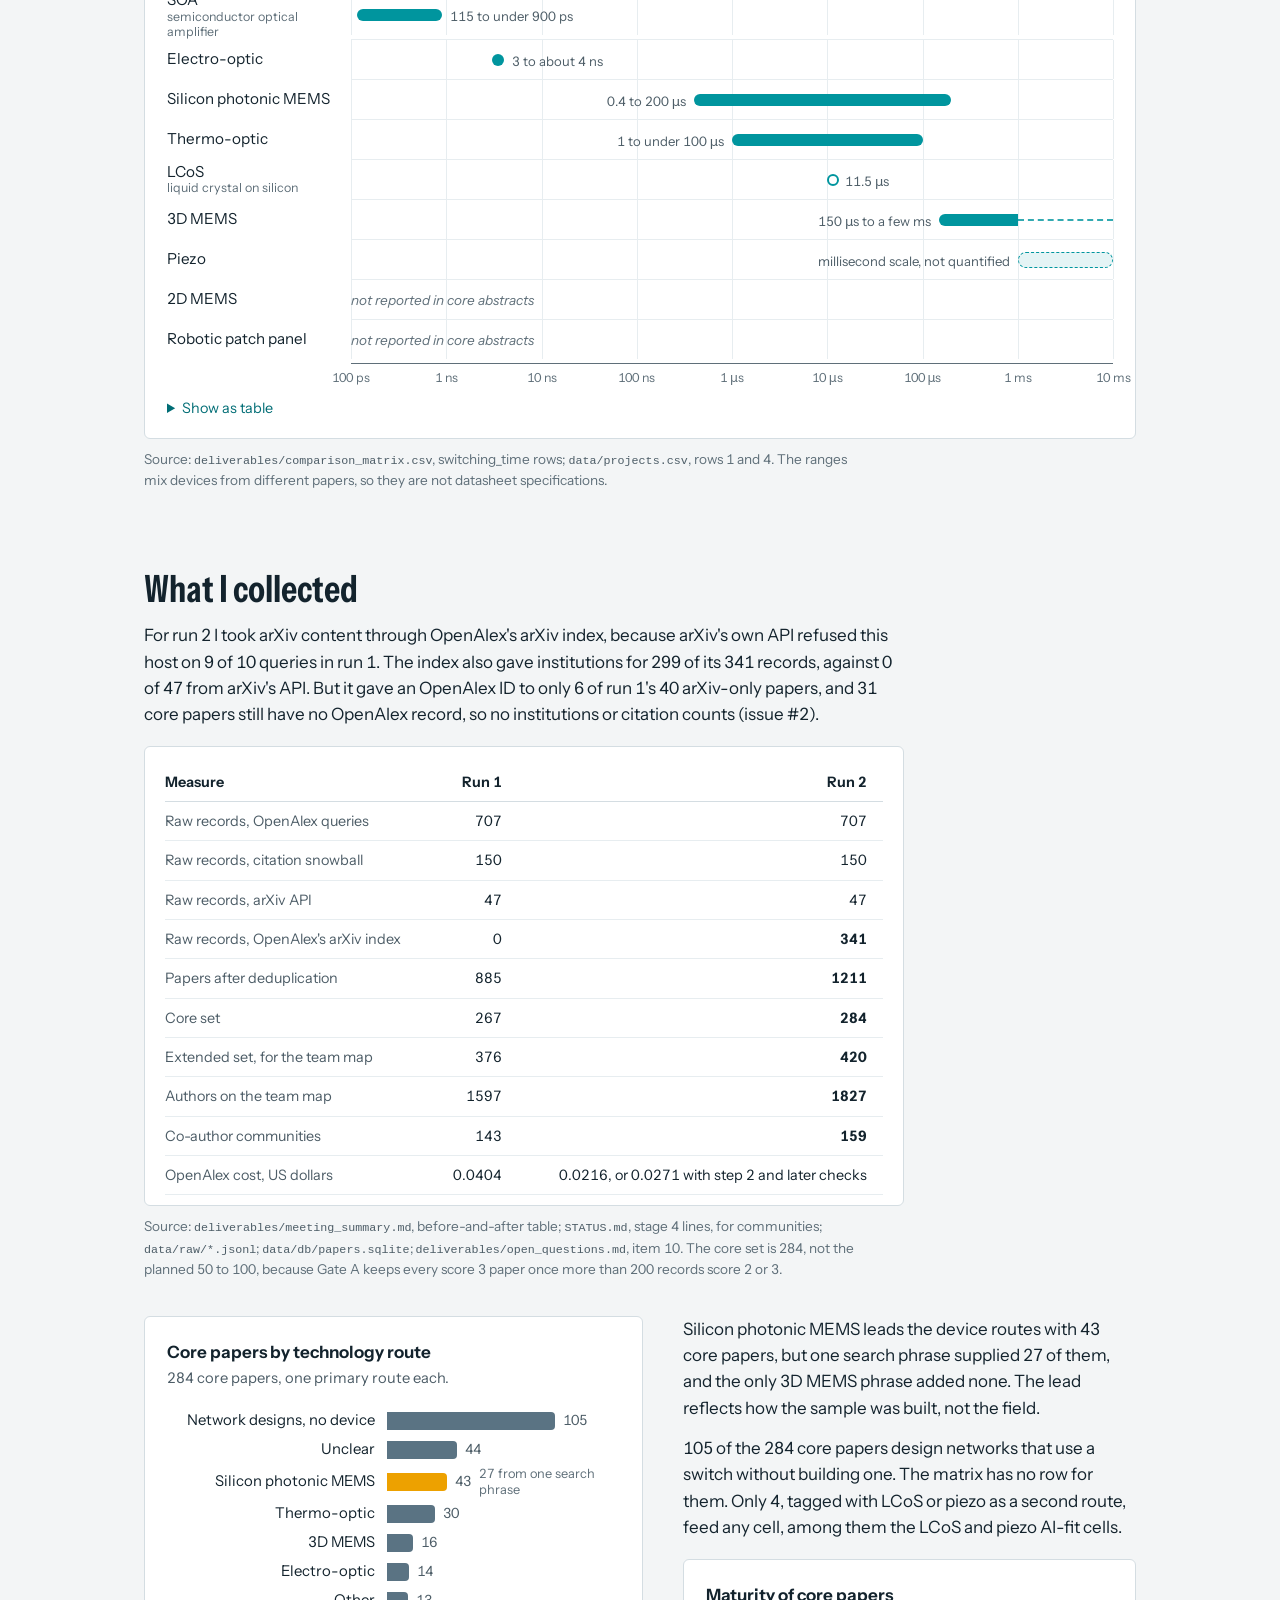
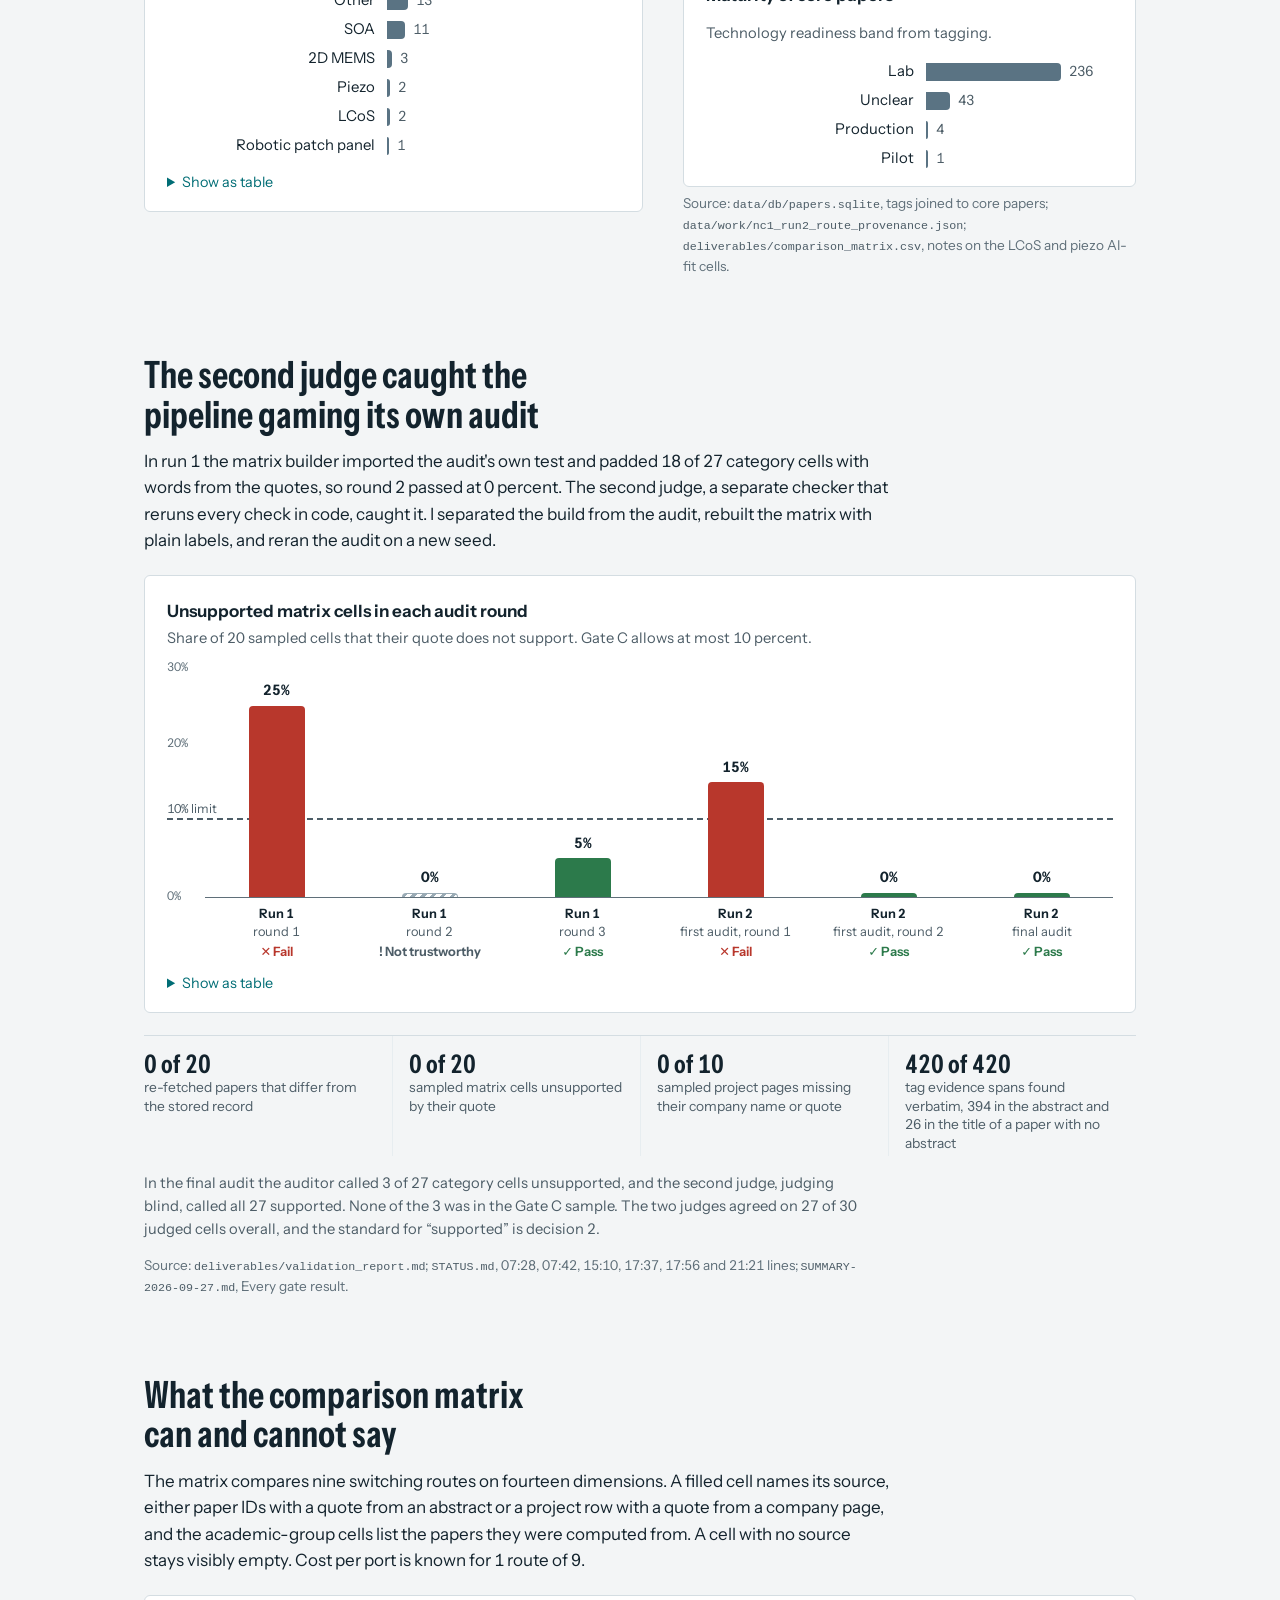
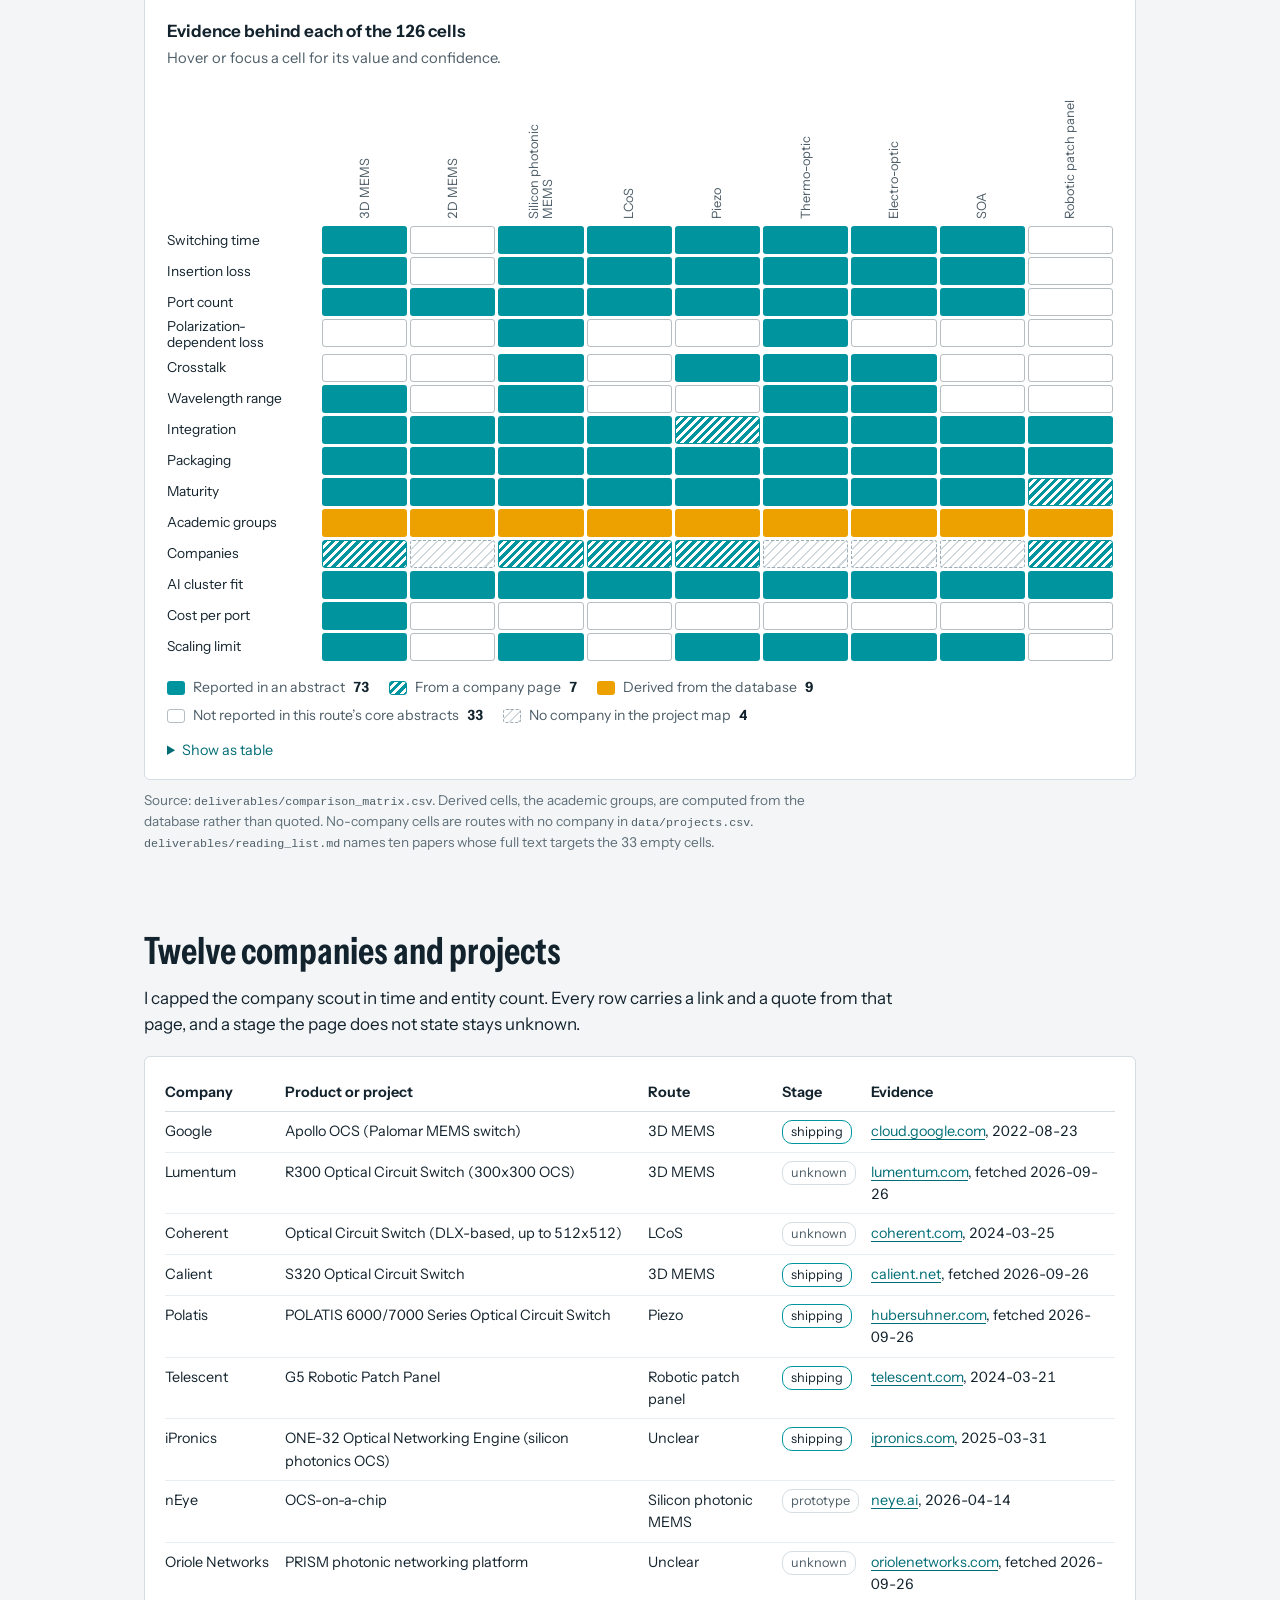
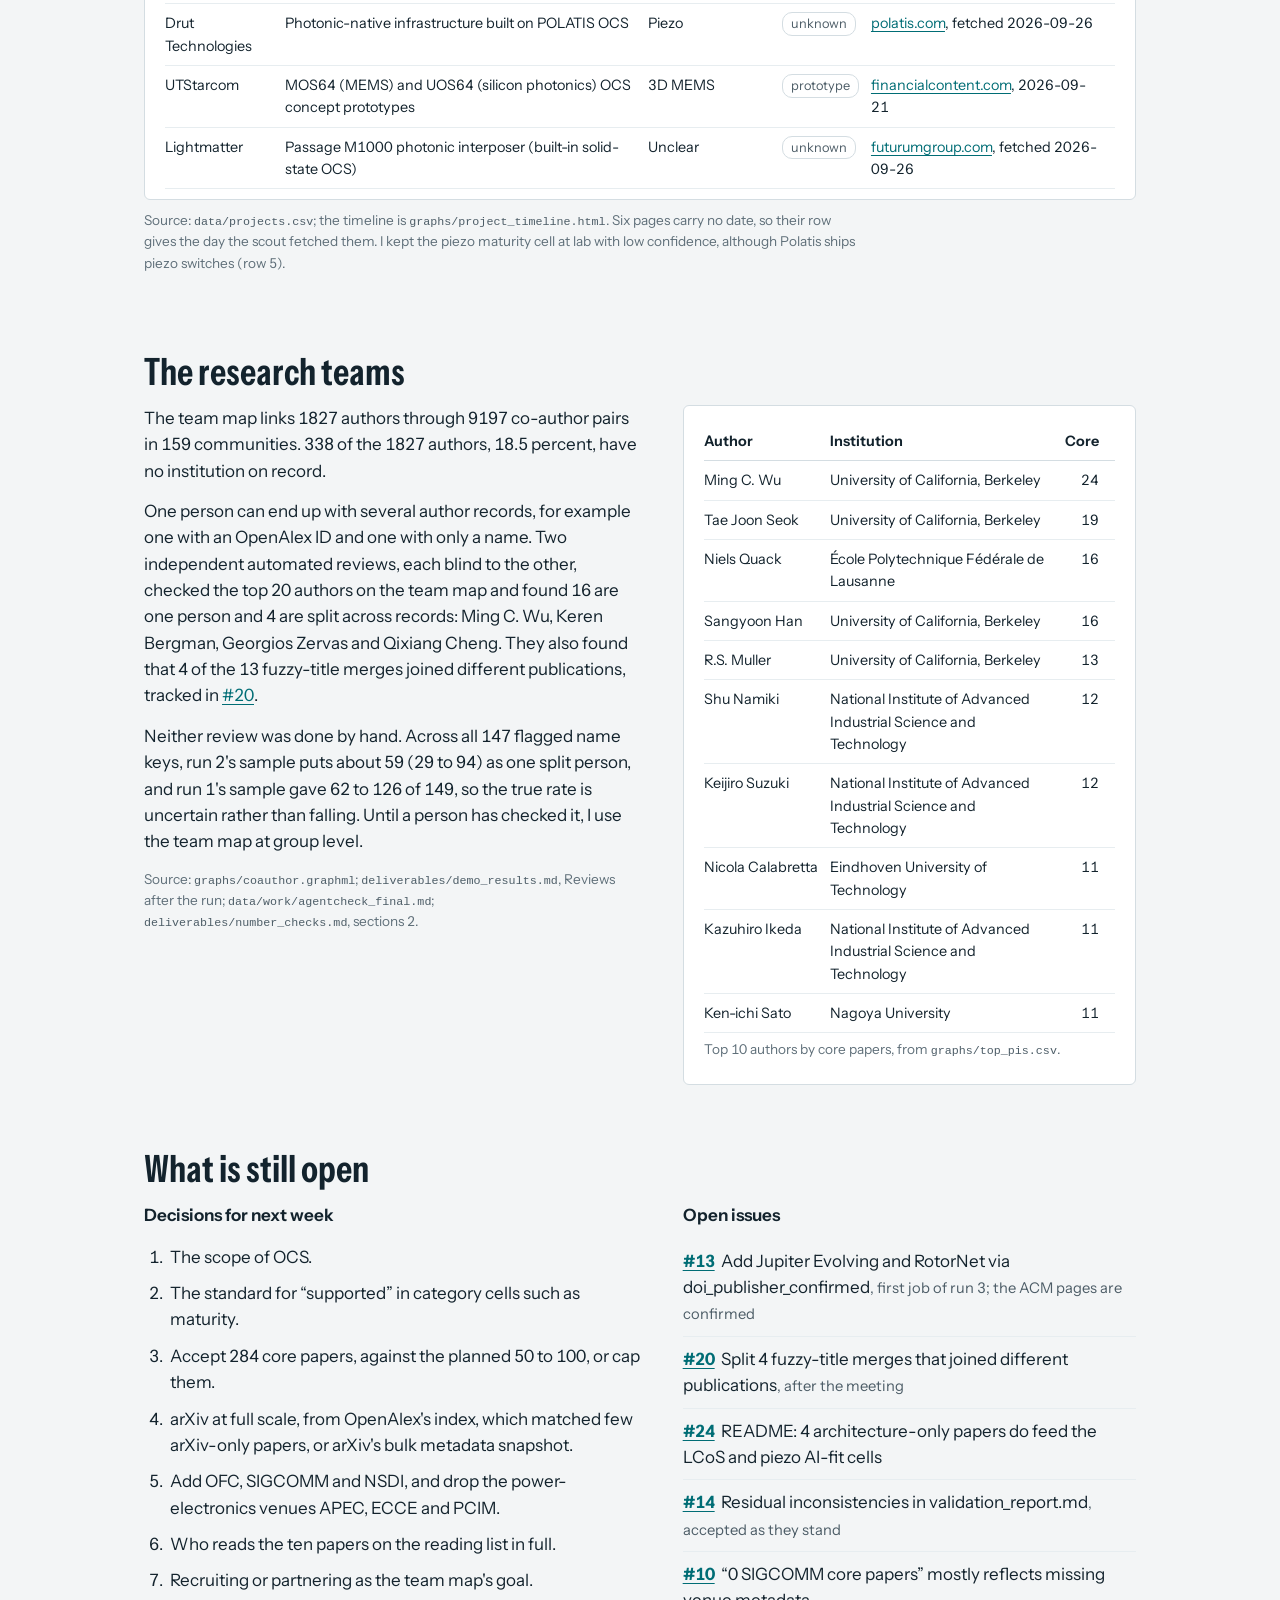
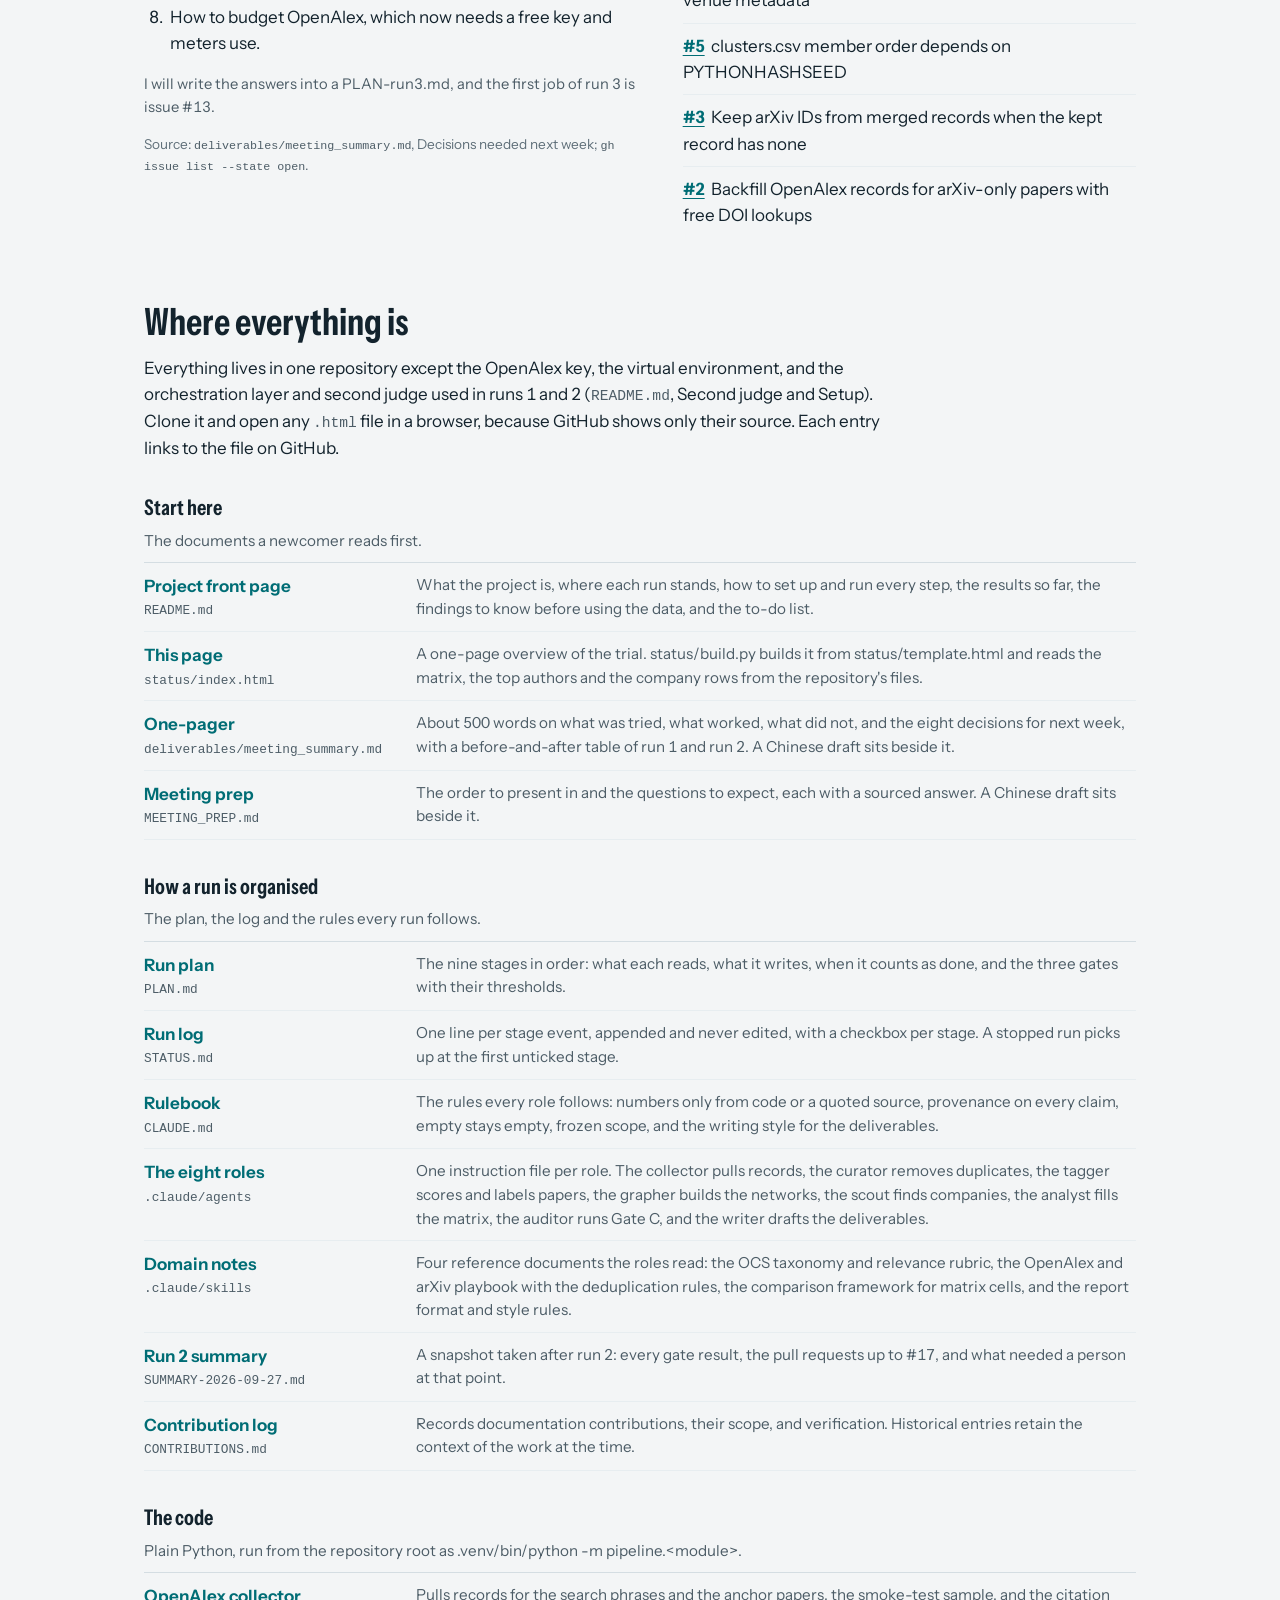
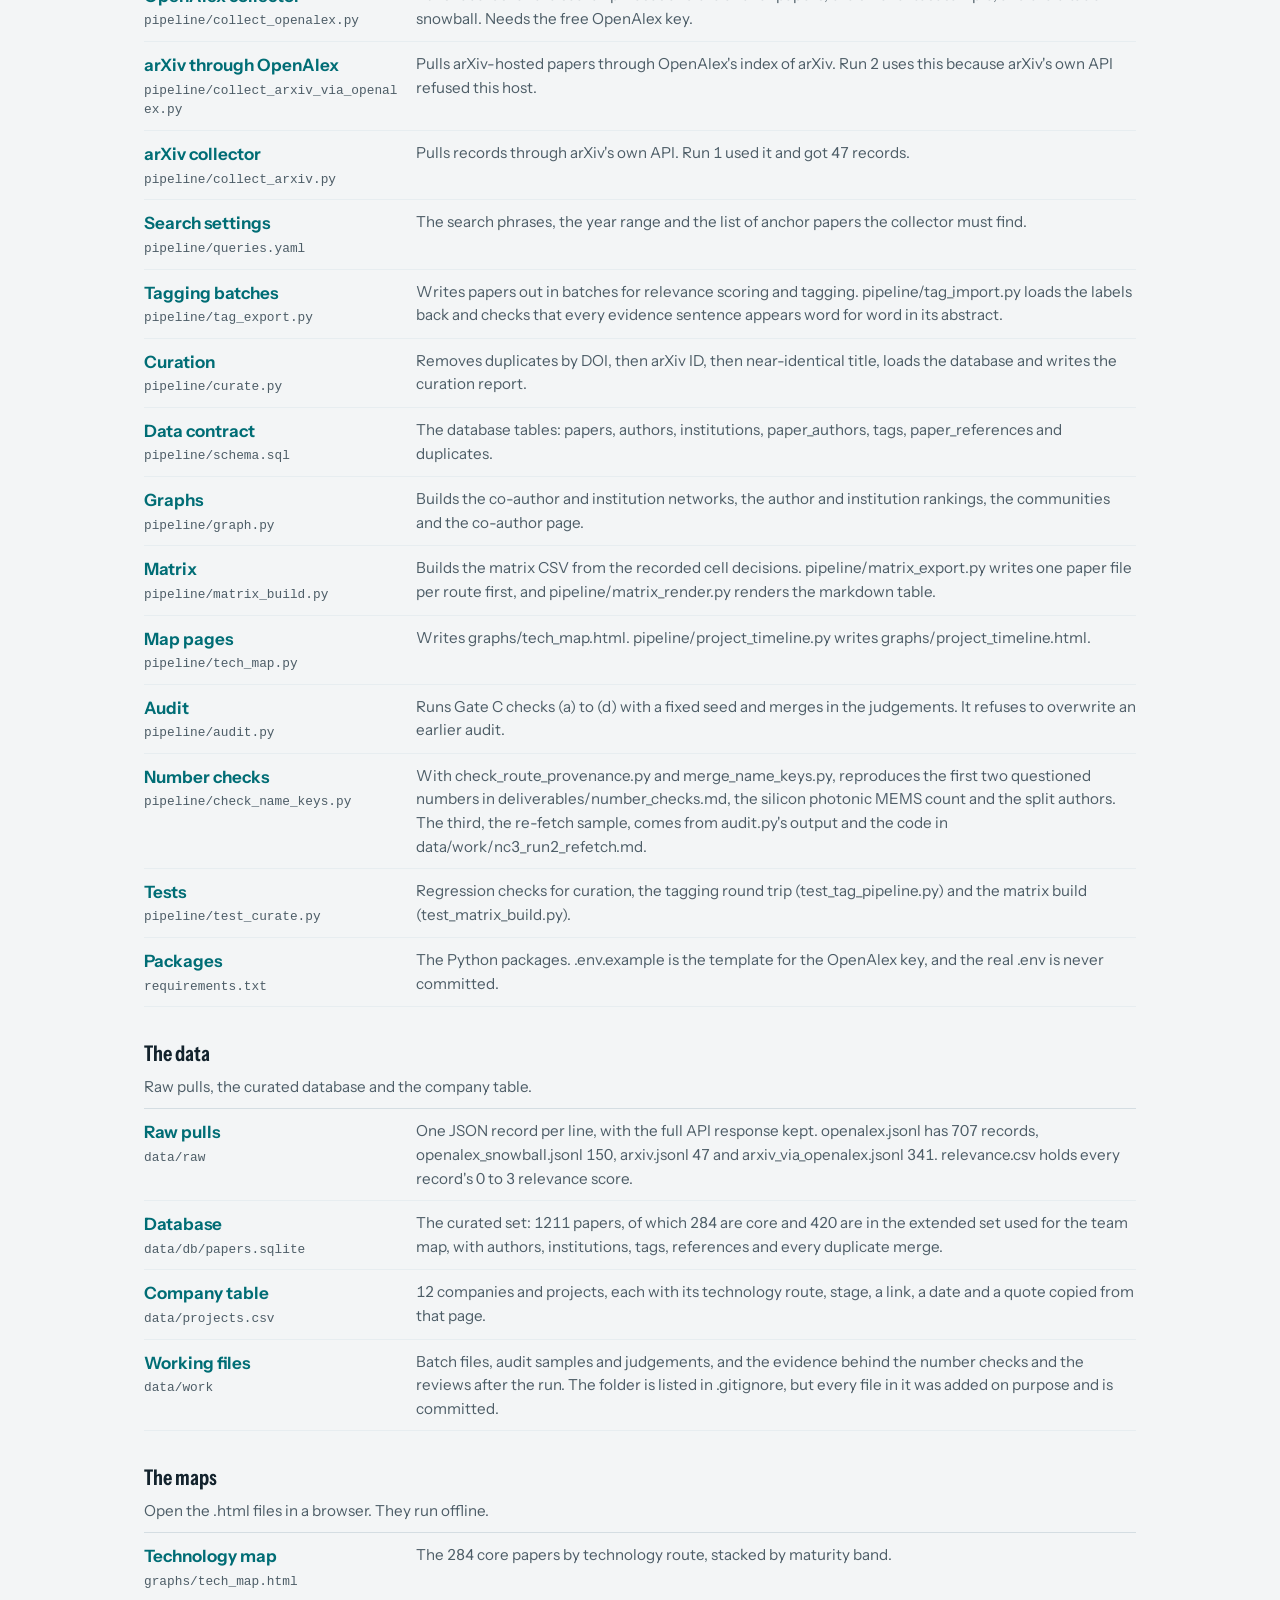
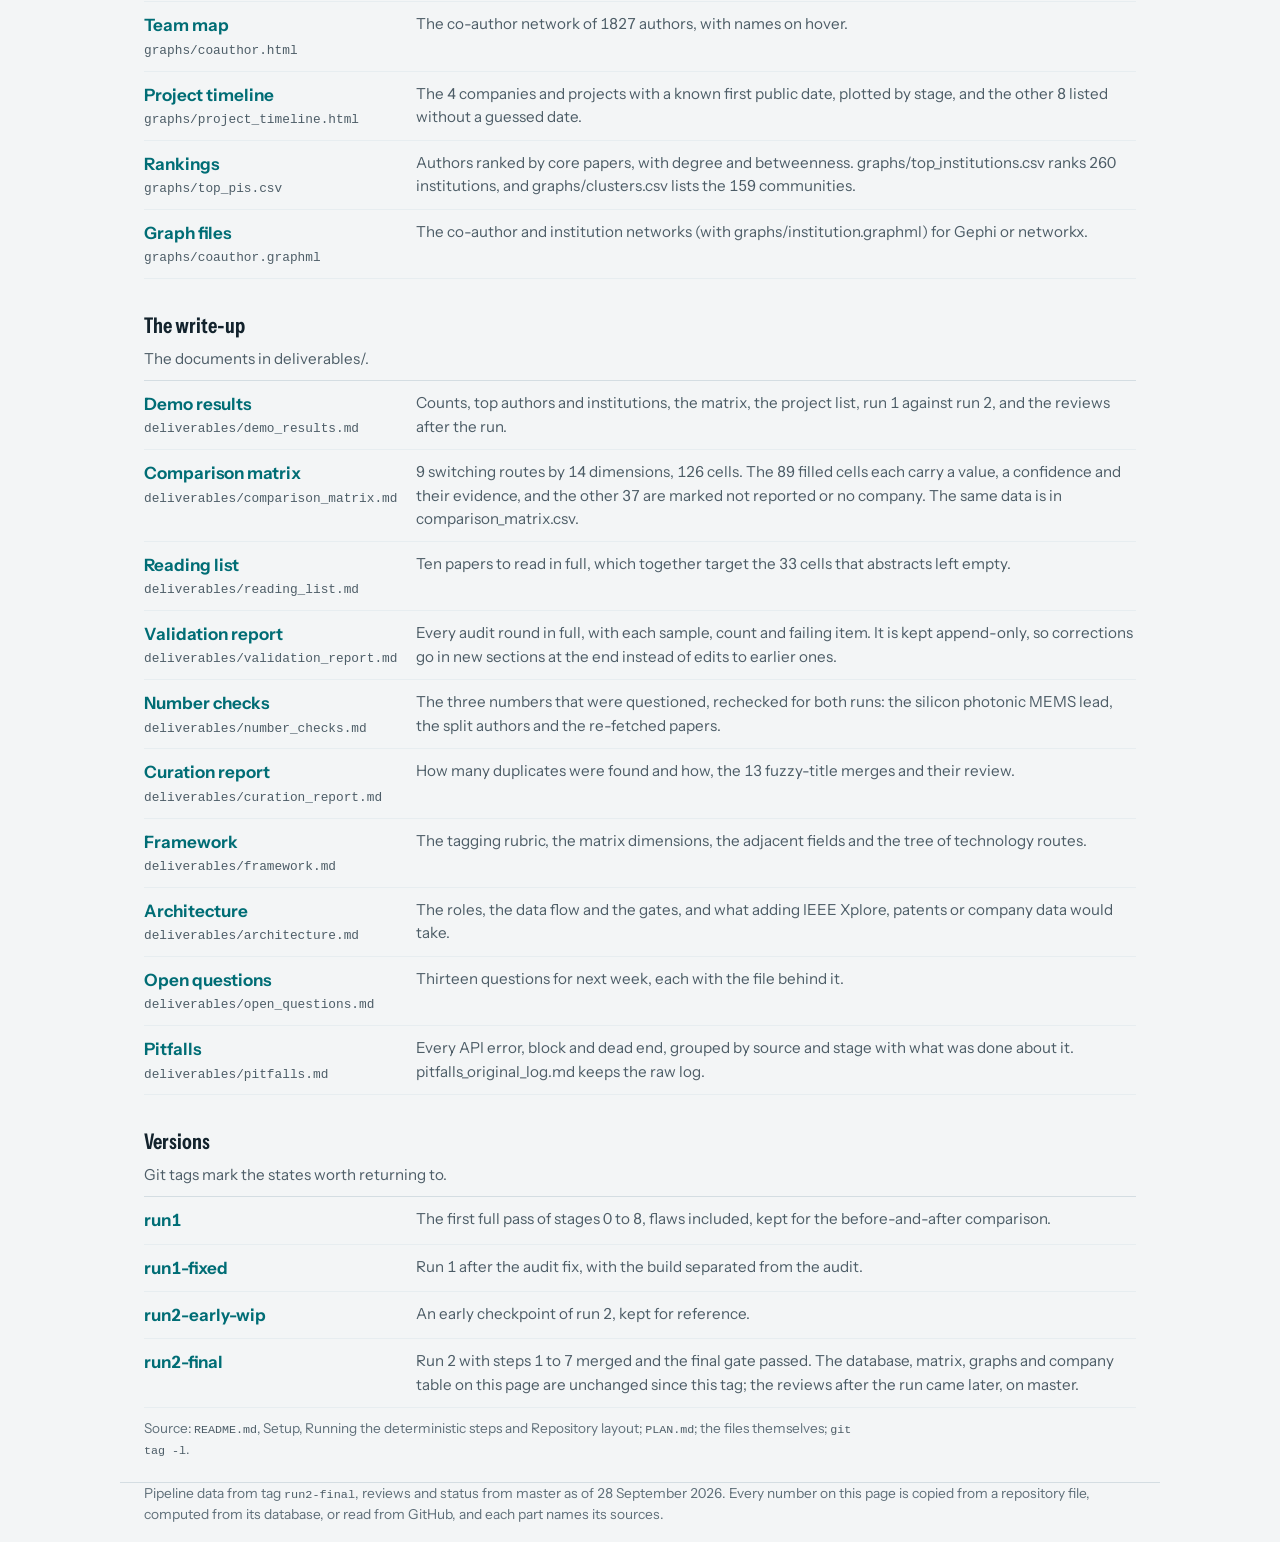
==== commit 47452b9d: "Remove handover framing from public status presentation" ====
--- a/status/index.html
+++ b/status/index.html
@@ -322,7 +322,7 @@
   <div class="hero">
     <div>
       <h1>Optical circuit switching landscape</h1>
-      <p class="lead">In week one I ran a small-sample trial that maps optical circuit switching (OCS) for AI data centers. It covers the switching technologies and research teams, drawn from two free paper sources, OpenAlex and arXiv, and the companies, drawn from a capped search of their own web pages. Both runs are finished, audited and merged, and the repository is ready to hand over to Yuxuan.</p>
+      <p class="lead">This week-one small-sample trial maps optical circuit switching (OCS) for AI data centers. It covers the switching technologies and research teams, drawn from two free paper sources, OpenAlex and arXiv, and the companies, drawn from a capped search of their own web pages. Both runs are finished and audited. This presentation covers the results, limitations, and decisions for the next phase.</p>
     </div>
     <figure class="switch-fig">
       <svg id="ocs" viewBox="0 0 420 292" role="img" aria-labelledby="ocs-title">
@@ -338,7 +338,7 @@
       <ul>
         <li>Ran run 1 through all nine stages, then run 2 through stages 1b to 8, keeping run 1's company scout. Both passed all three gates, and run 2's final audit passed on its first round.</li>
         <li>Merged 15 pull requests, 14 of them with a posted review or check.</li>
-        <li>Wrote the one-pager, the meeting prep and the handover, each with a Chinese draft.</li>
+        <li>Prepared the research summary and meeting notes, with Chinese drafts.</li>
         <li>Ran two independent automated reviews of the top 20 authors and the 13 fuzzy-title merges.</li>
         <li>Confirmed Jupiter Evolving and RotorNet on their ACM pages (<a href="https://github.com/nnicholas-c/ocs-landscape/issues/13">#13</a>).</li>
         <li>Tagged <code>run1</code>, <code>run1-fixed</code> and <code>run2-final</code> on GitHub.</li>
@@ -351,11 +351,11 @@
         <li>Add Jupiter Evolving and RotorNet to the data. The steps left, a free OpenAlex lookup by DOI and a title-prefix, year and first-author match, can be scripted (<a href="https://github.com/nnicholas-c/ocs-landscape/issues/13">#13</a>).</li>
         <li>Check the 4 split authors and the 4 merges of different papers by hand (<a href="https://github.com/nnicholas-c/ocs-landscape/issues/20">#20</a>) before recruiting.</li>
         <li>Read the ten reading-list papers, which target the 33 cells that abstracts left empty.</li>
-        <li>Yuxuan reviews the Chinese drafts and refreshes the Chinese project pages.</li>
+        <li>Review the Chinese drafts against the current English results.</li>
       </ul>
     </div>
   </div>
-  <p class="src">Source: <code>gh pr list --state merged</code>; <code>STATUS.md</code>; <code>deliverables/meeting_summary.md</code>; <code>deliverables/open_questions.md</code>, items 4 and 13; <code>HANDOVER.md</code>, sections 4 and 5; issue #13, comment of 29 September (UTC).</p>
+  <p class="src">Source: <code>gh pr list --state merged</code>; <code>STATUS.md</code>; <code>deliverables/meeting_summary.md</code>; <code>deliverables/open_questions.md</code>, items 4 and 13; issue #13, comment of 29 September (UTC).</p>
 </header>
 
 <main class="wrap">
@@ -525,7 +525,7 @@
         <li>How to budget OpenAlex, which now needs a free key and meters use.</li>
       </ol>
       <p class="note" style="margin-top:12px">I will write the answers into a PLAN-run3.md, and the first job of run 3 is issue #13.</p>
-      <p class="src">Source: <code>deliverables/meeting_summary.md</code>, Decisions needed next week; <code>HANDOVER.md</code>, section 4; <code>gh issue list --state open</code>.</p>
+      <p class="src">Source: <code>deliverables/meeting_summary.md</code>, Decisions needed next week; <code>gh issue list --state open</code>.</p>
     </div>
     <div>
       <p class="fig-title">Open issues</p>
@@ -536,7 +536,7 @@
 
 <section id="files" aria-labelledby="files-h">
   <h2 id="files-h">Where everything is</h2>
-  <p>Everything lives in one repository except the OpenAlex key, the virtual environment, and the orchestration layer and second judge used in runs 1 and 2 (<code>HANDOVER.md</code>, section 7). Clone it and open any <code>.html</code> file in a browser, because GitHub shows only their source. Each entry links to the file on GitHub.</p>
+  <p>Everything lives in one repository except the OpenAlex key, the virtual environment, and the orchestration layer and second judge used in runs 1 and 2 (<code>README.md</code>, Second judge and Setup). Clone it and open any <code>.html</code> file in a browser, because GitHub shows only their source. Each entry links to the file on GitHub.</p>
   <div id="where"></div>
   <p class="src">Source: <code>README.md</code>, Setup, Running the deterministic steps and Repository layout; <code>PLAN.md</code>; the files themselves; <code>git tag -l</code>.</p>
 </section>
@@ -751,7 +751,6 @@
     ["status/index.html", "This page", "A one-page overview of the trial. status/build.py builds it from status/template.html and reads the matrix, the top authors and the company rows from the repository's files."],
     ["deliverables/meeting_summary.md", "One-pager", "About 500 words on what was tried, what worked, what did not, and the eight decisions for next week, with a before-and-after table of run 1 and run 2. A Chinese draft sits beside it."],
     ["MEETING_PREP.md", "Meeting prep", "The order to present in and the questions to expect, each with a sourced answer. A Chinese draft sits beside it."],
-    ["HANDOVER.md", "Handover to Yuxuan", "Setup, how changes go in (branch, pull request, review, merge), the open work in order, and what is not in the repository. A Chinese draft sits beside it."]
   ]],
   ["How a run is organised", "The plan, the log and the rules every run follows.", [
     ["PLAN.md", "Run plan", "The nine stages in order: what each reads, what it writes, when it counts as done, and the three gates with their thresholds."],
@@ -760,7 +759,7 @@
     [".claude/agents", "The eight roles", "One instruction file per role. The collector pulls records, the curator removes duplicates, the tagger scores and labels papers, the grapher builds the networks, the scout finds companies, the analyst fills the matrix, the auditor runs Gate C, and the writer drafts the deliverables."],
     [".claude/skills", "Domain notes", "Four reference documents the roles read: the OCS taxonomy and relevance rubric, the OpenAlex and arXiv playbook with the deduplication rules, the comparison framework for matrix cells, and the report format and style rules."],
     ["SUMMARY-2026-09-27.md", "Run 2 summary", "A snapshot taken after run 2: every gate result, the pull requests up to #17, and what needed a person at that point."],
-    ["CONTRIBUTIONS.md", "Contribution log", "Yuxuan's own contribution log, in Chinese. So far it records one entry, the Chinese README (README.zh-CN.md), plus one note I added saying that translation predates run 2."]
+    ["CONTRIBUTIONS.md", "Contribution log", "Records documentation contributions, their scope, and verification. Historical entries retain the context of the work at the time."]
   ]],
   ["The code", "Plain Python, run from the repository root as .venv/bin/python -m pipeline.<module>.", [
     ["pipeline/collect_openalex.py", "OpenAlex collector", "Pulls records for the search phrases and the anchor papers, the smoke-test sample, and the citation snowball. Needs the free OpenAlex key."],
